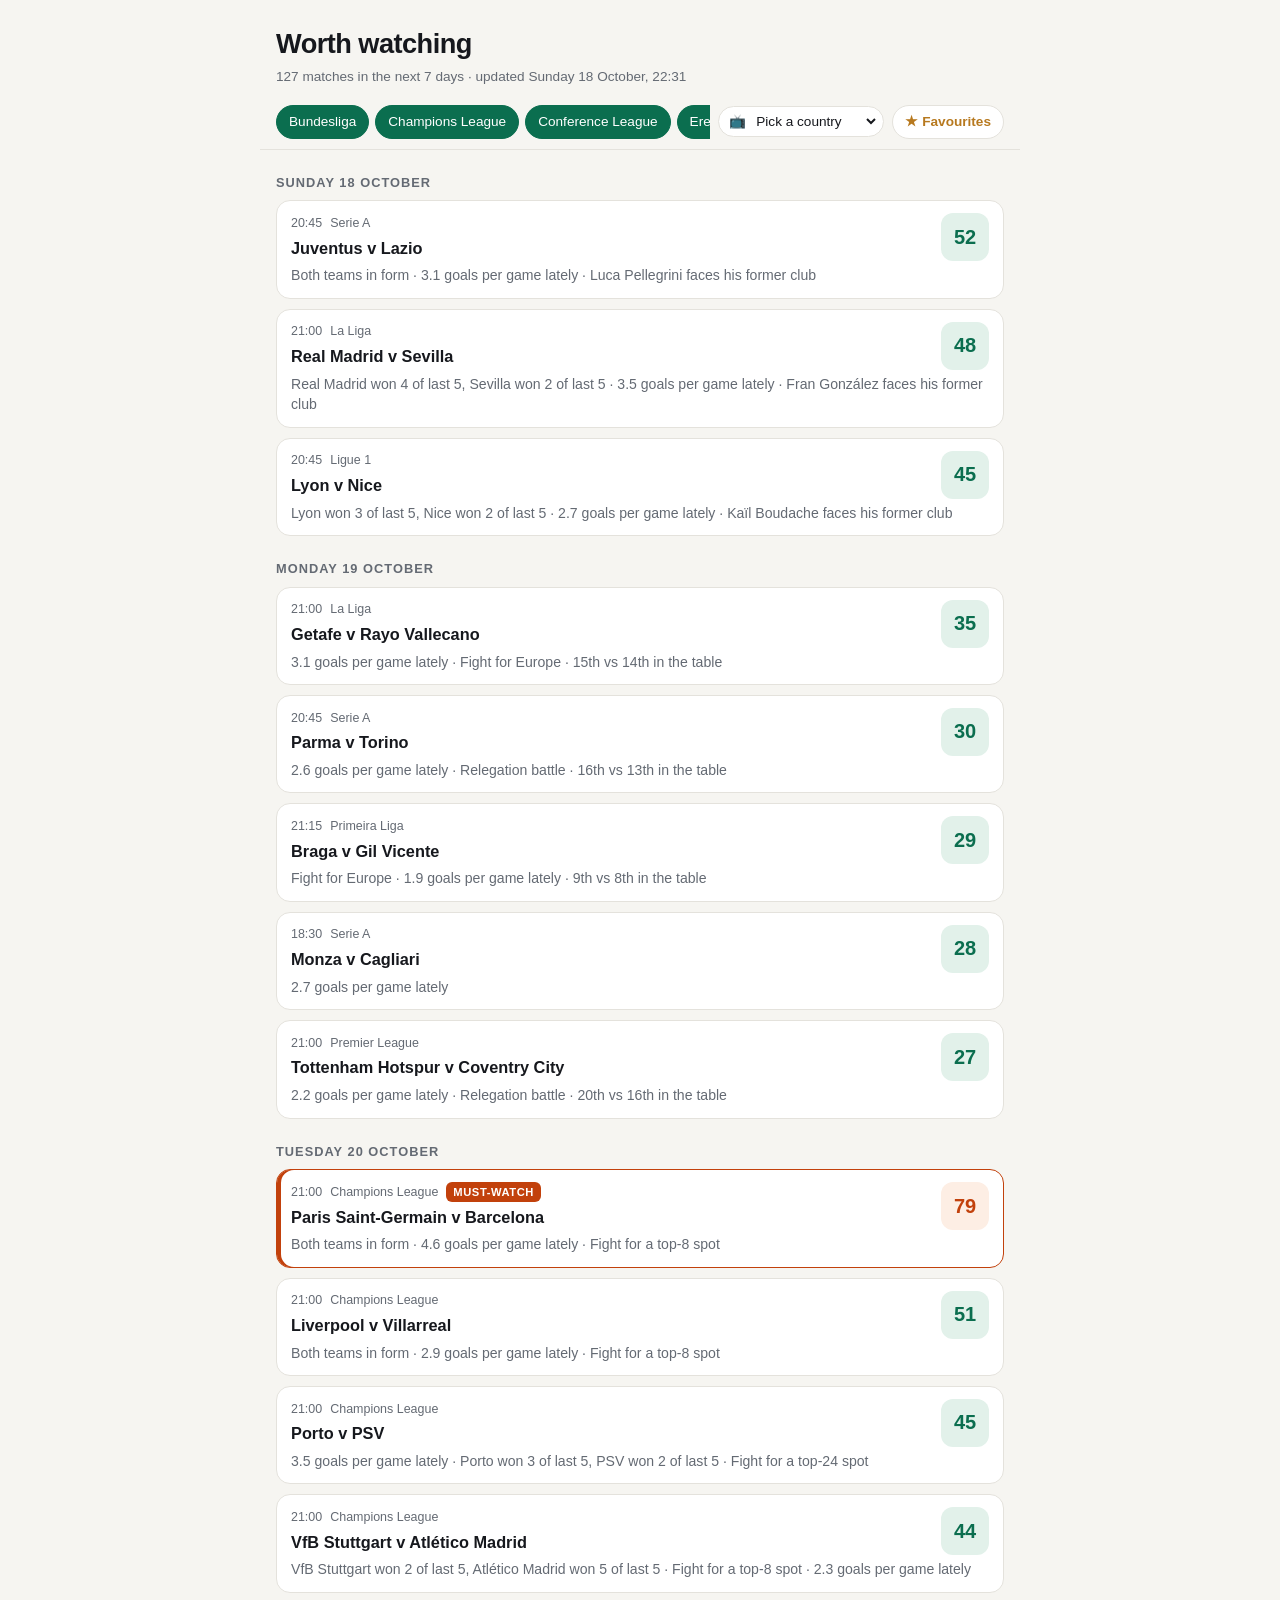
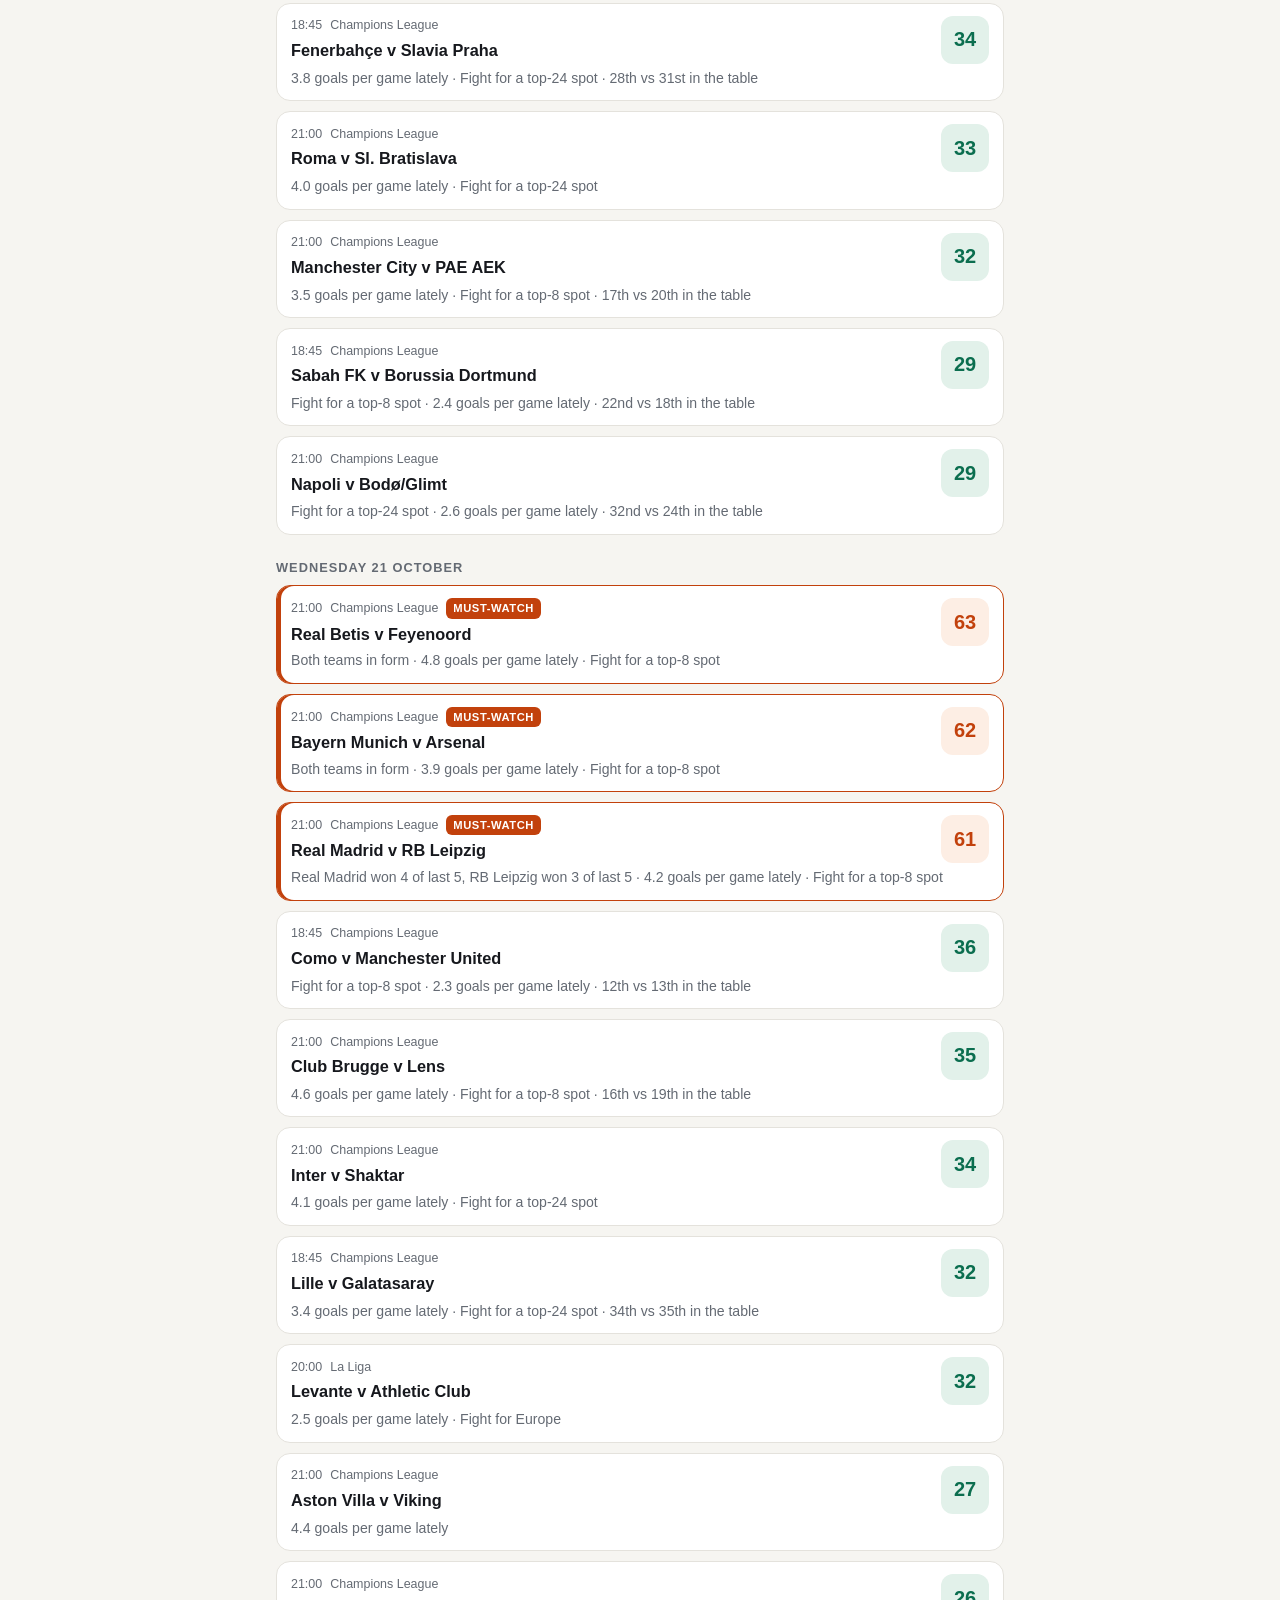
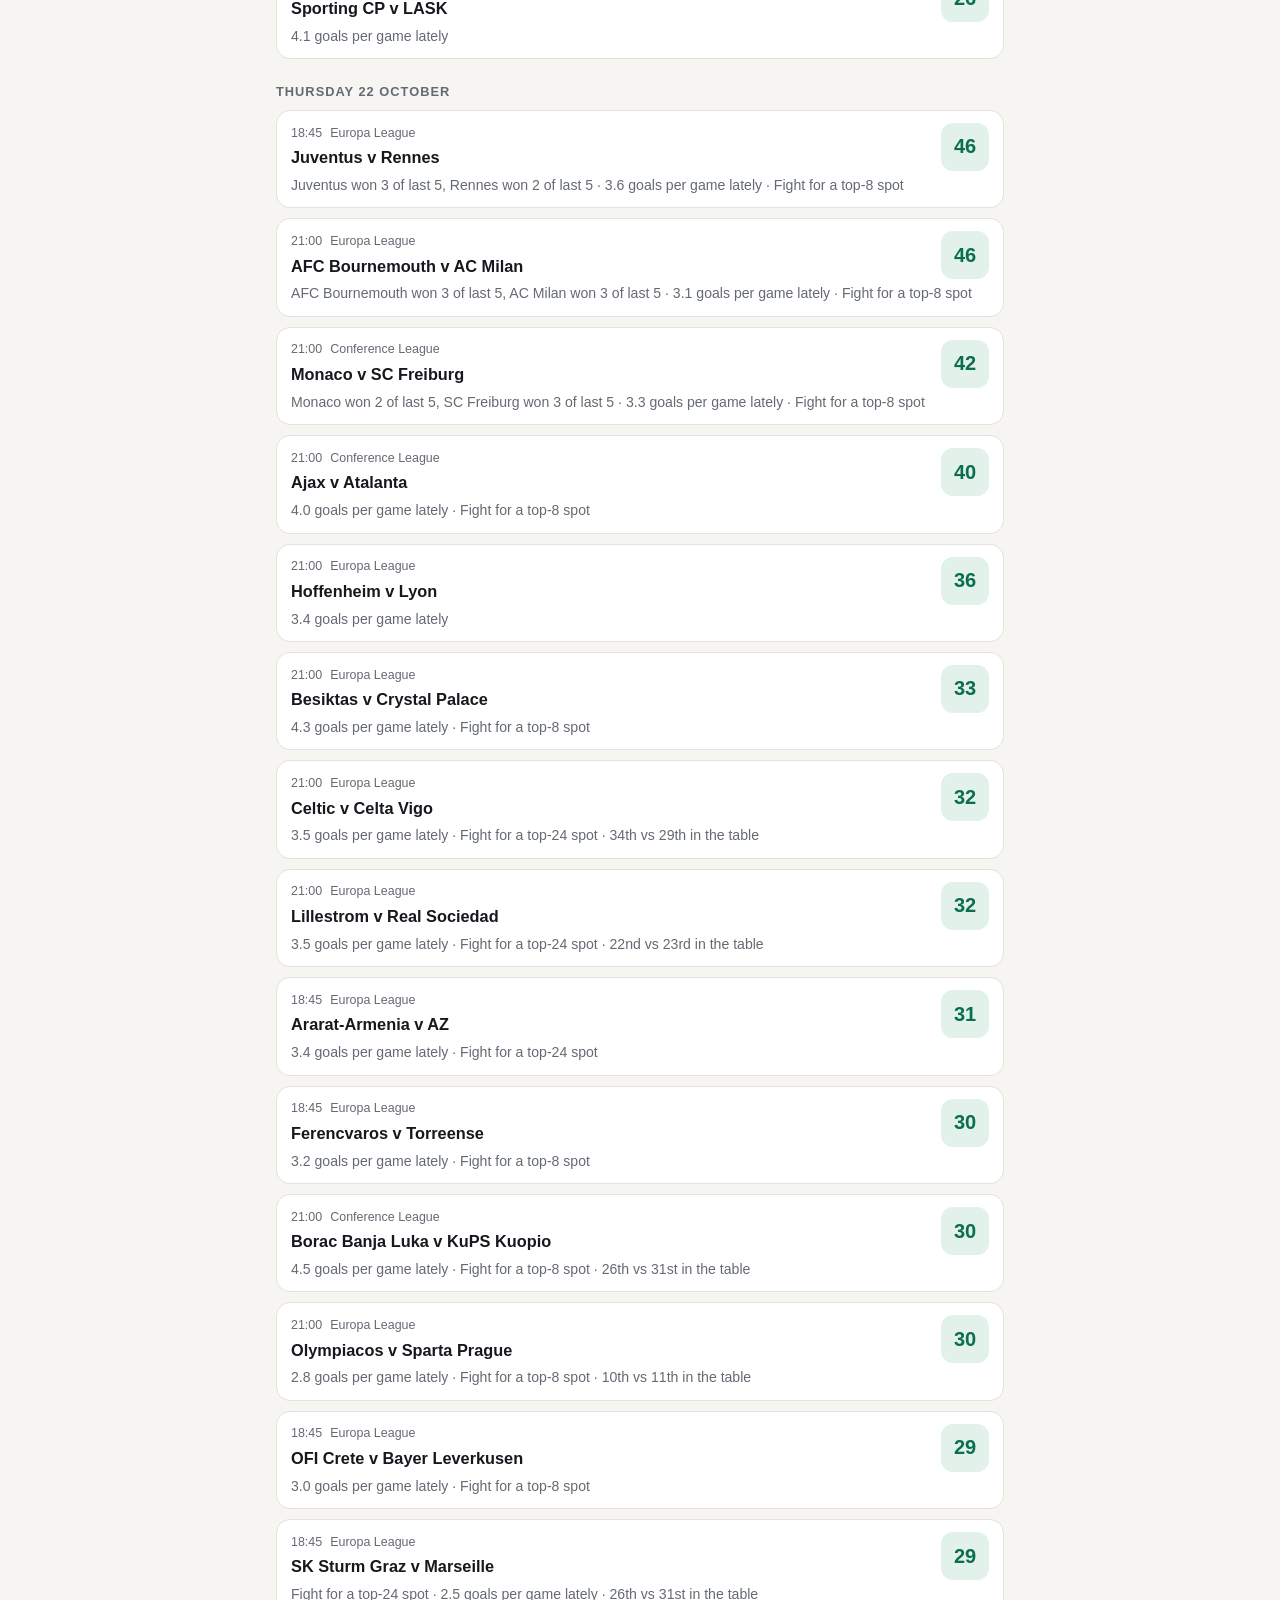
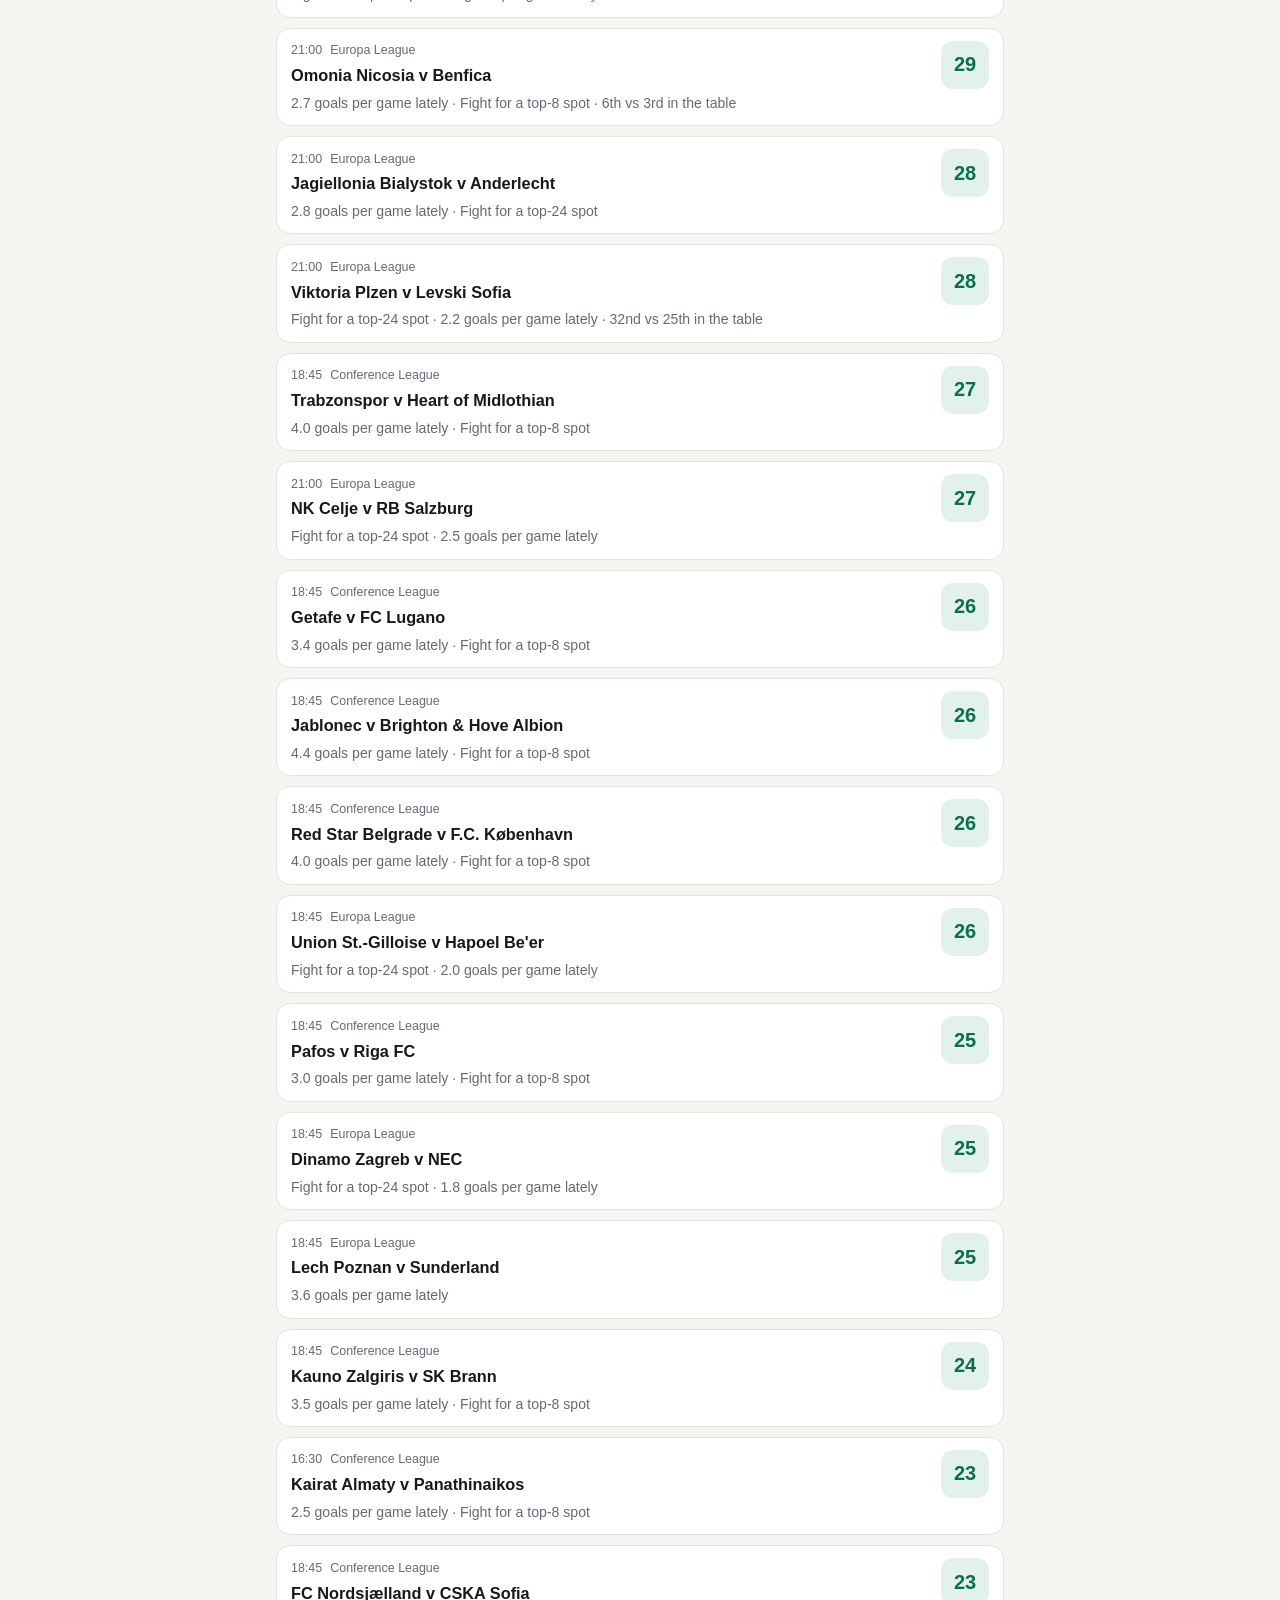
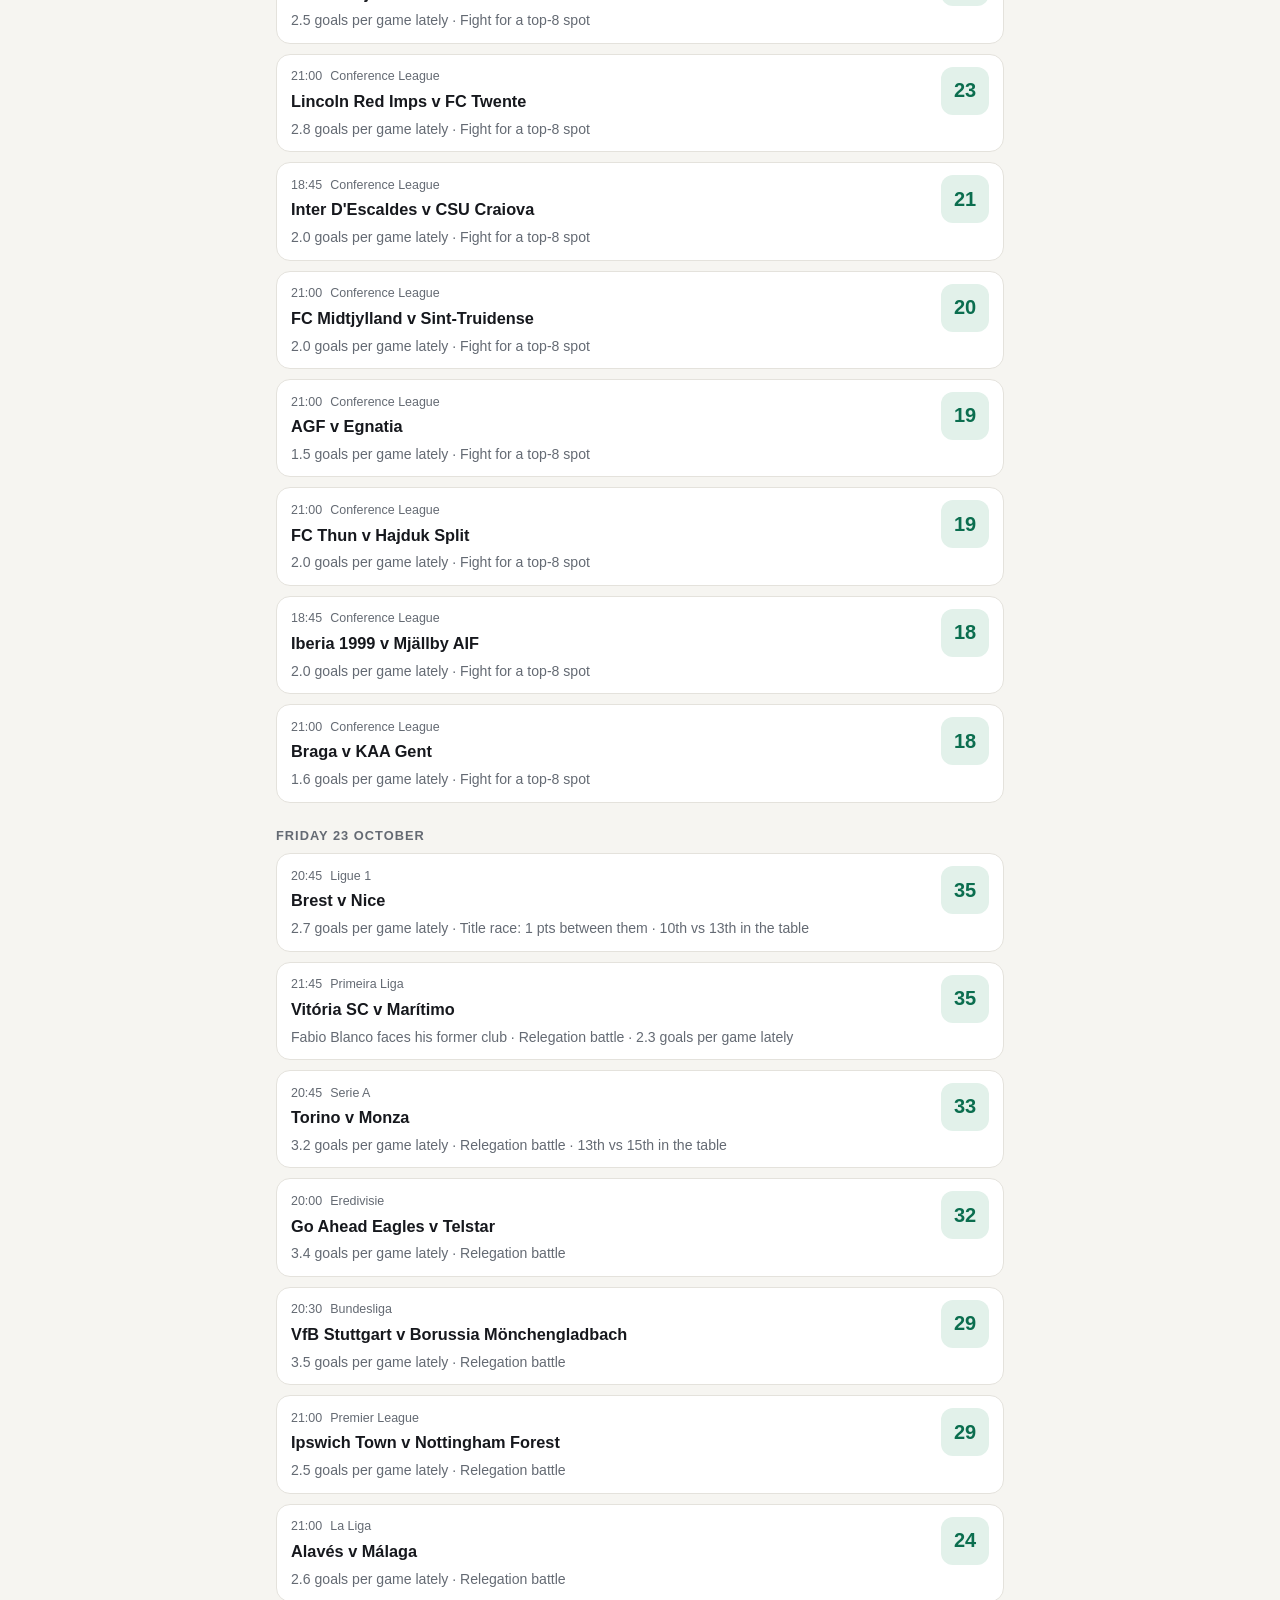
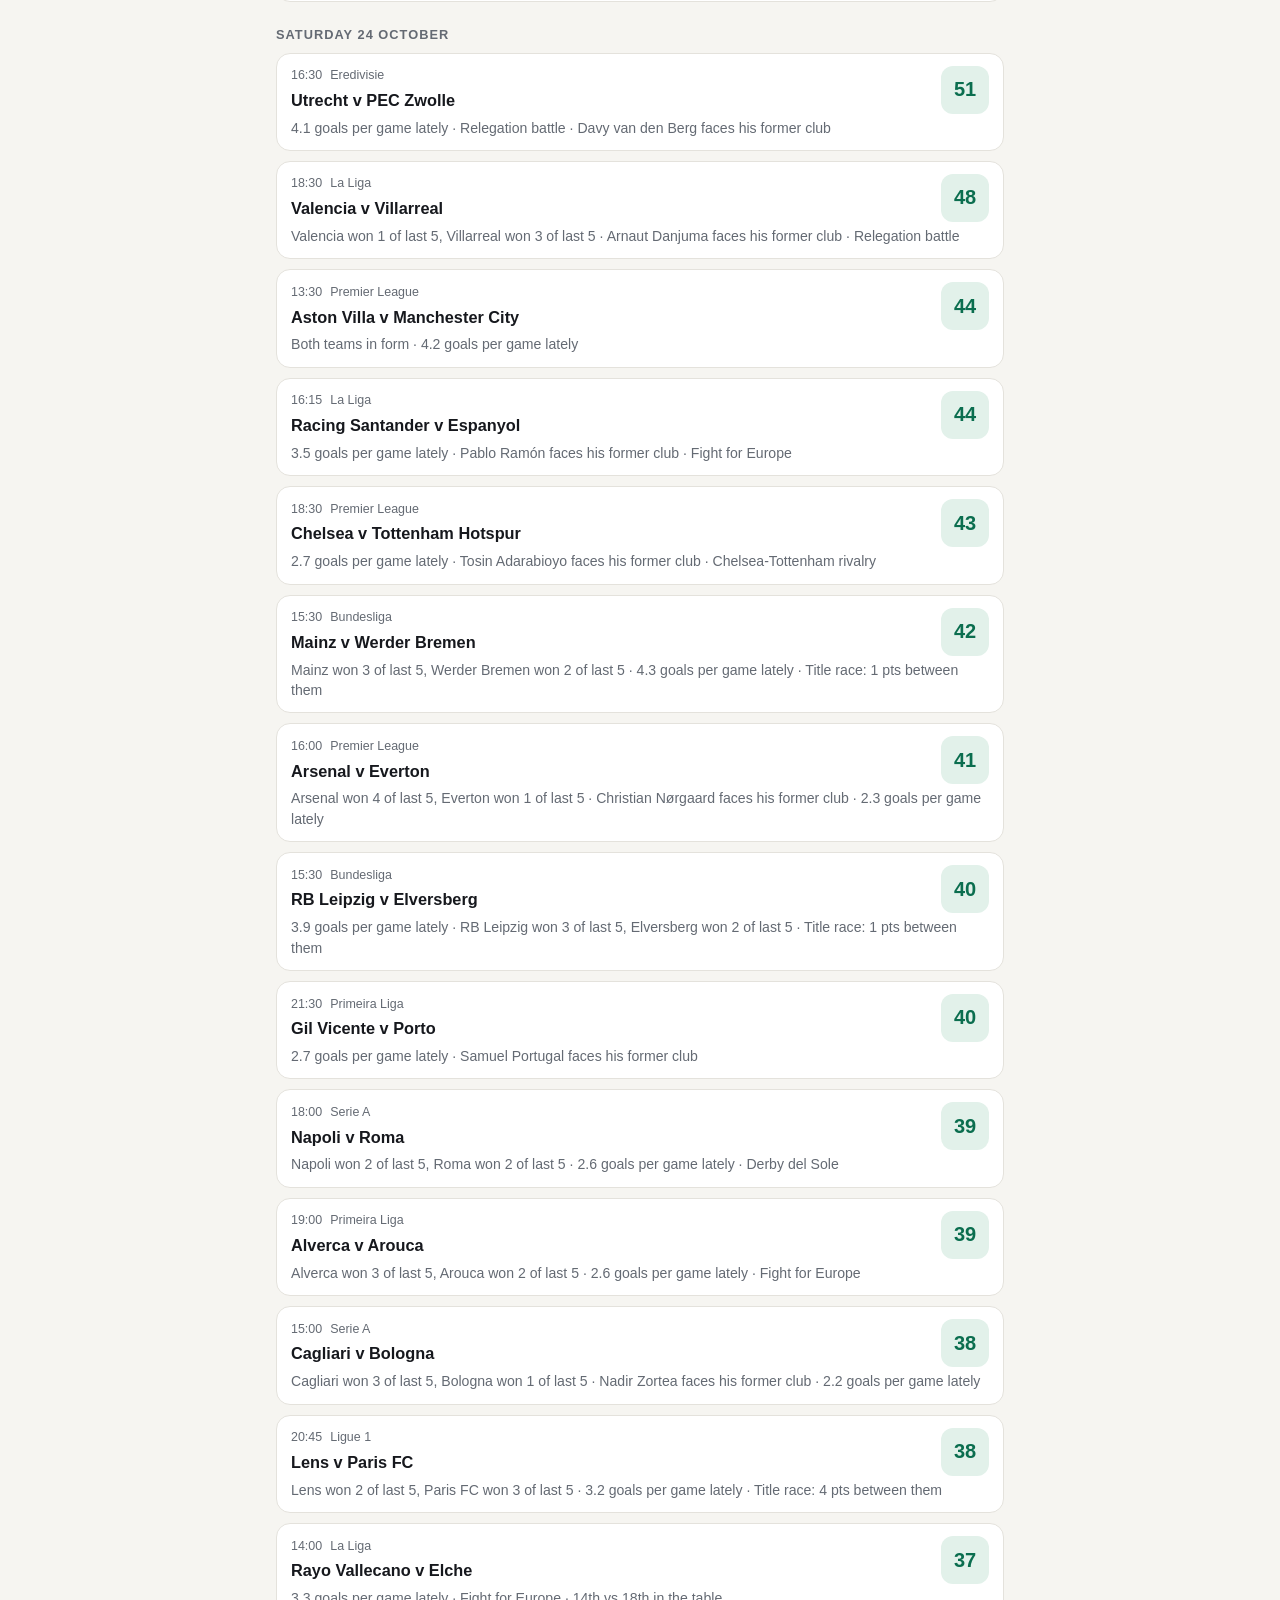
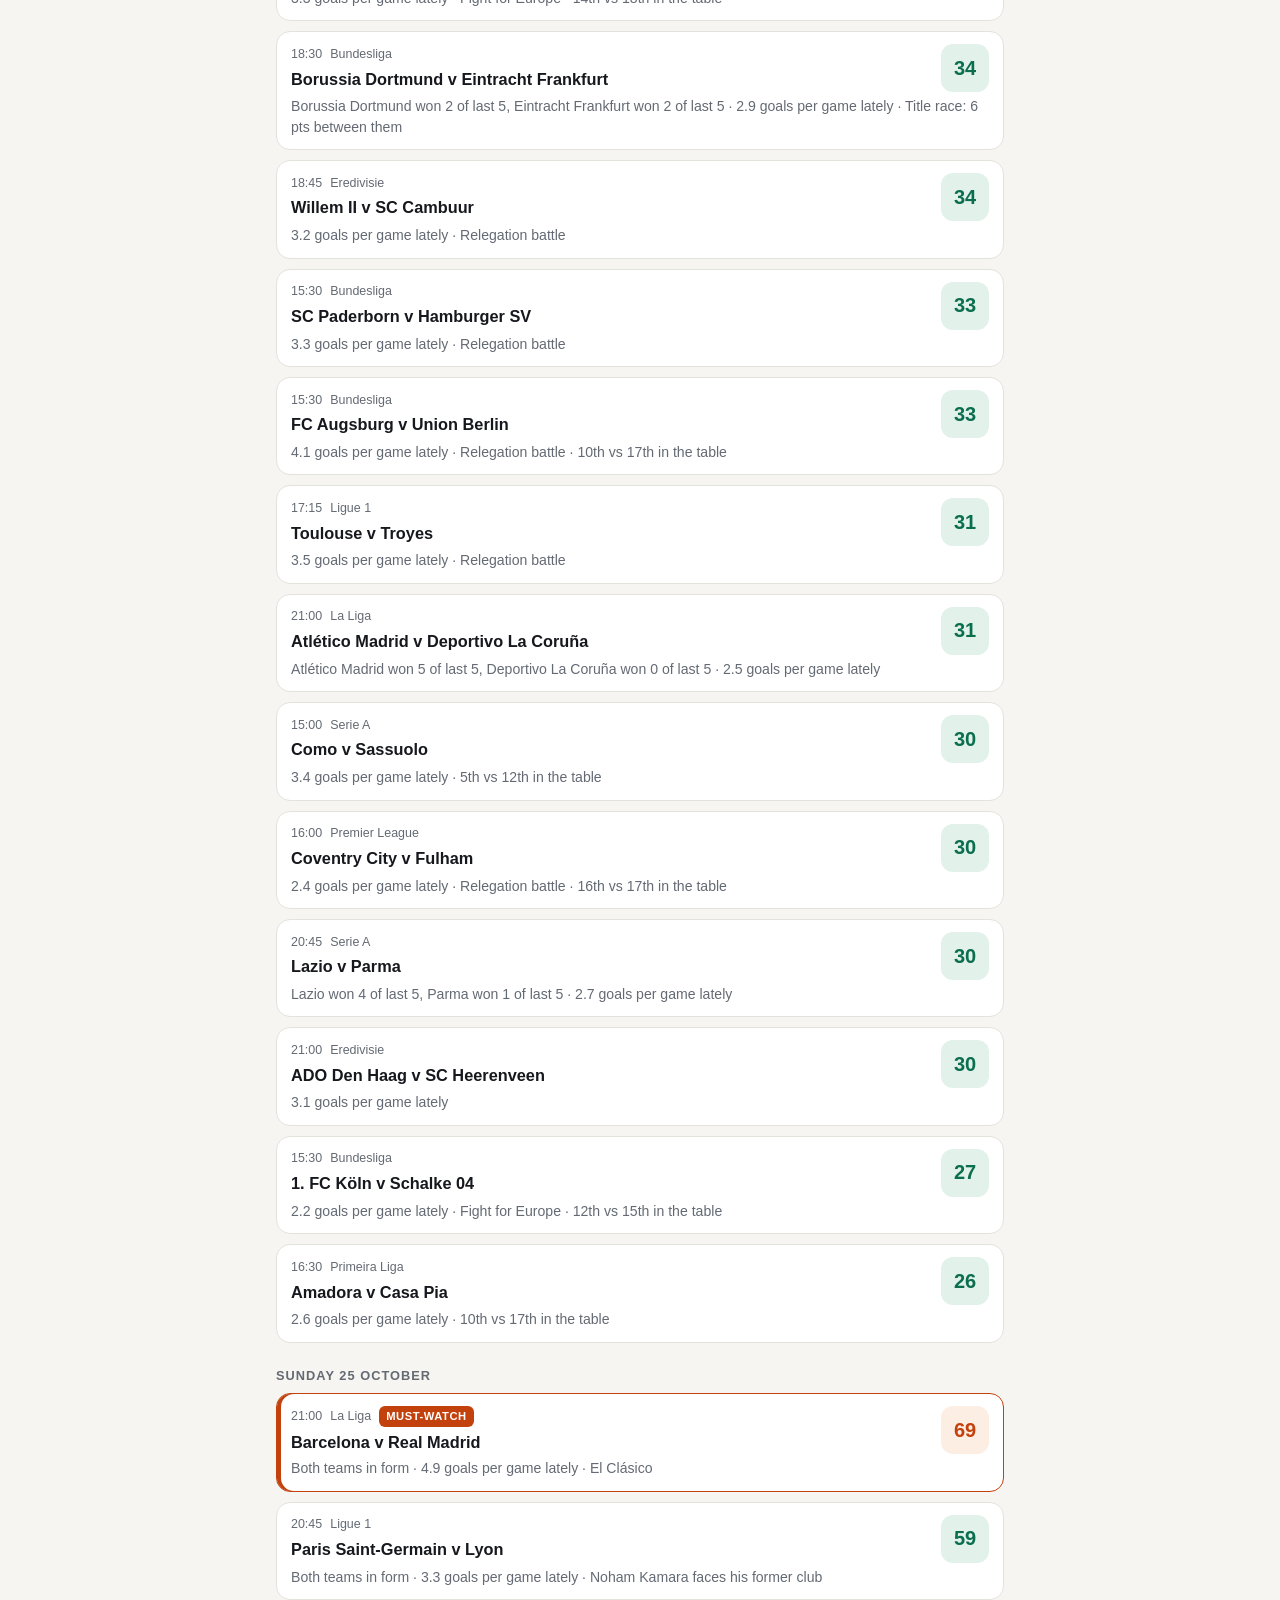
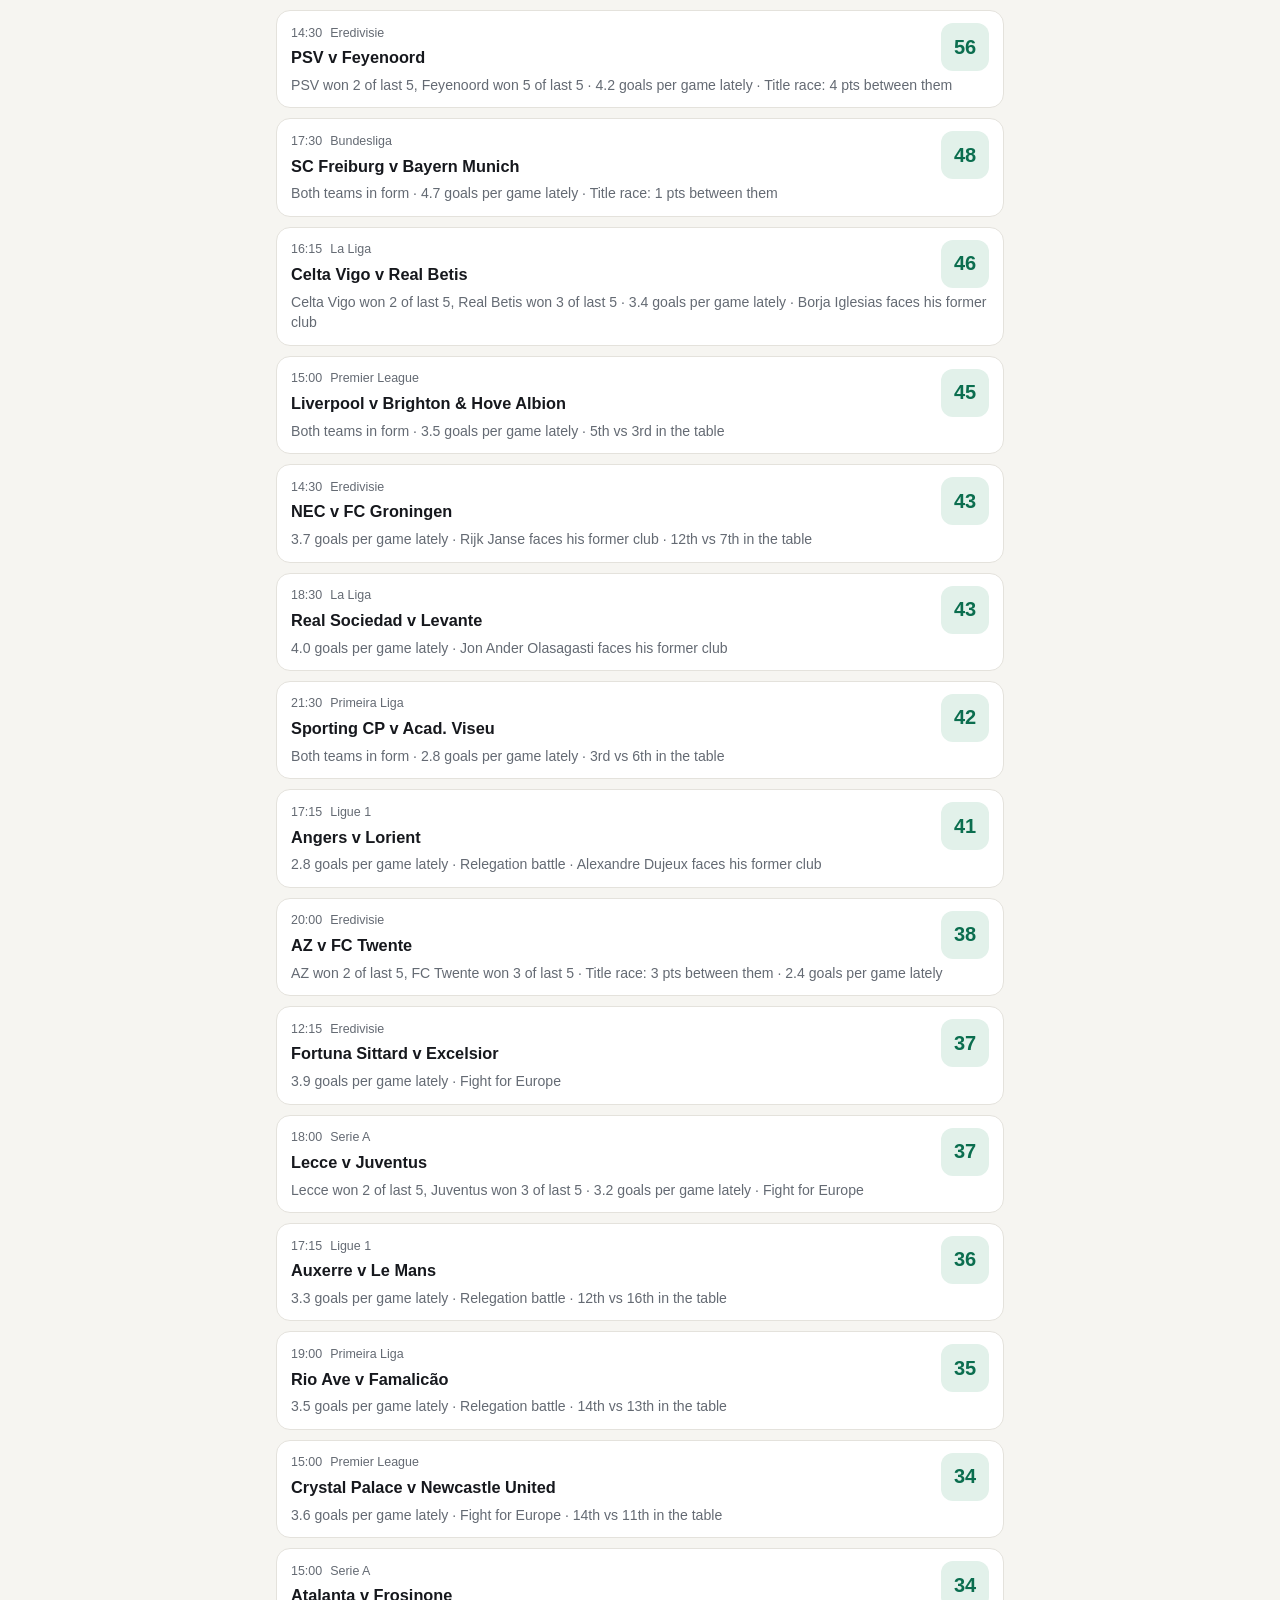
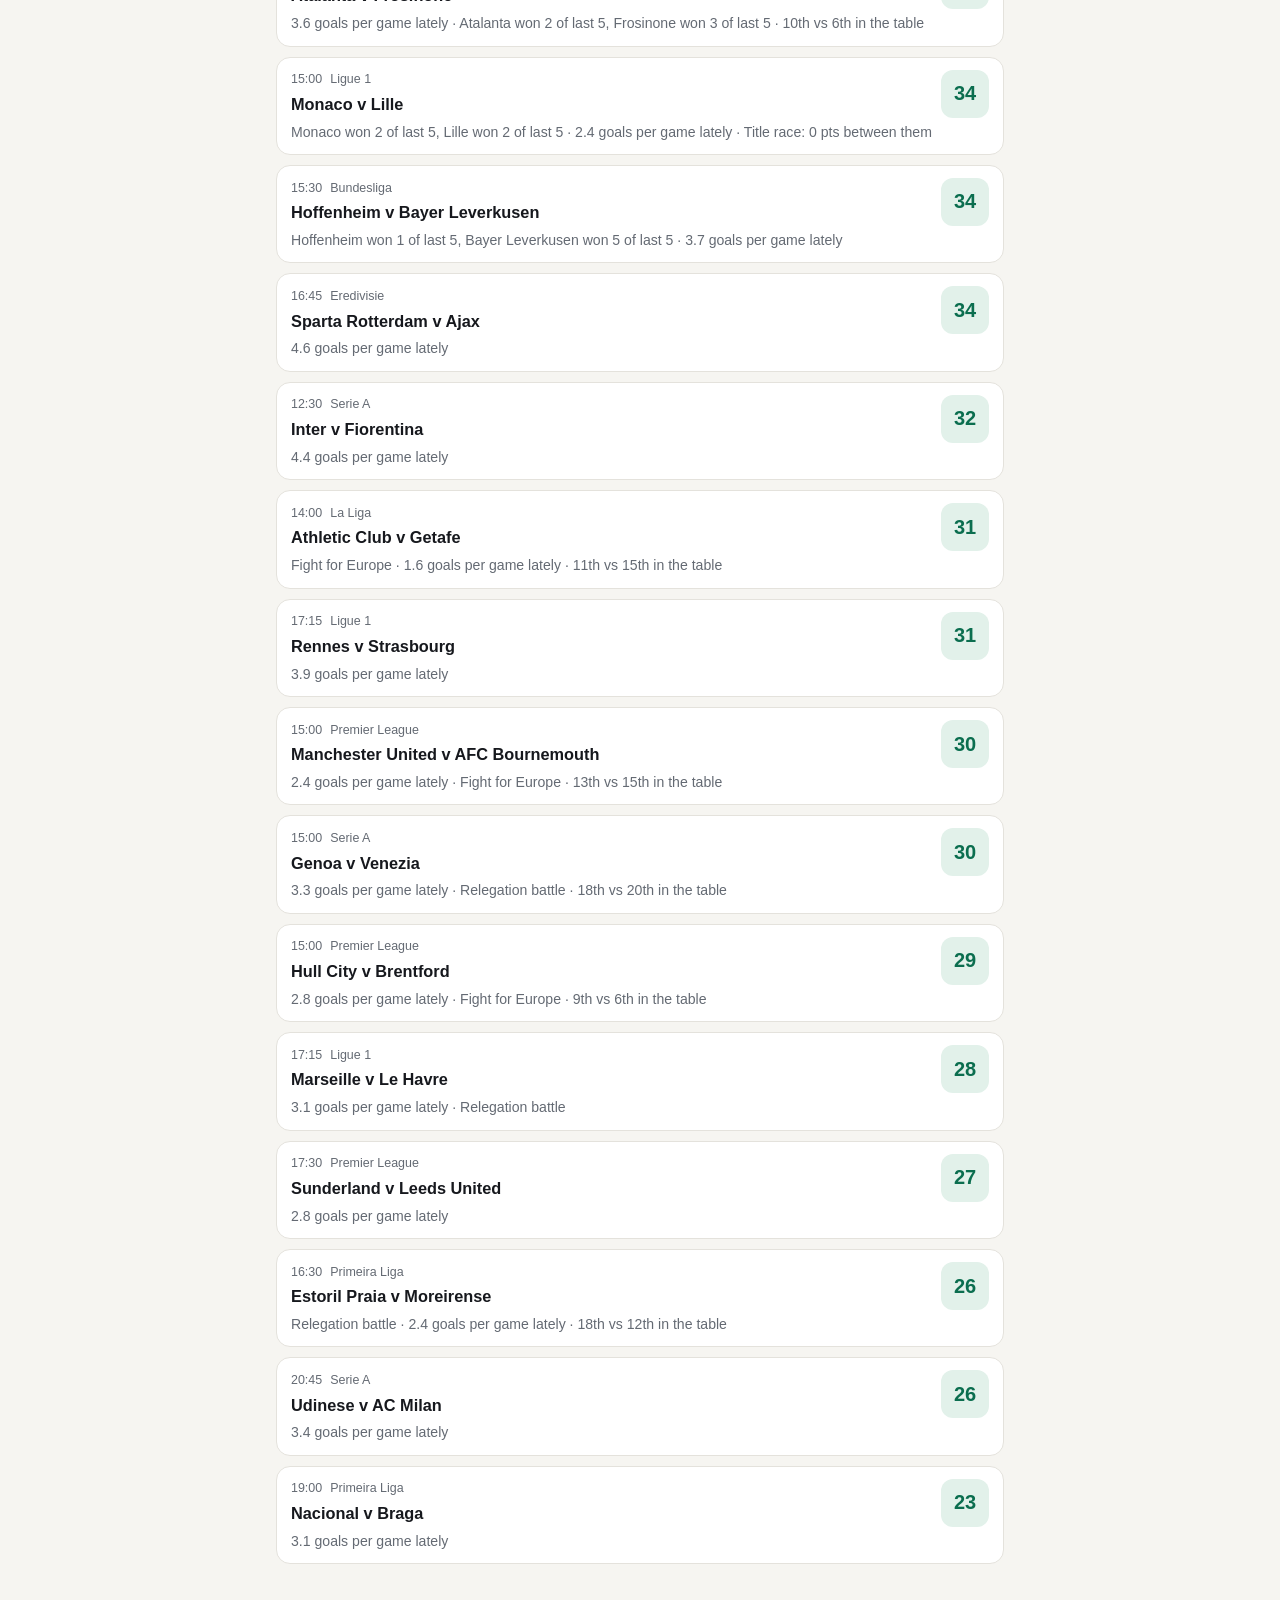
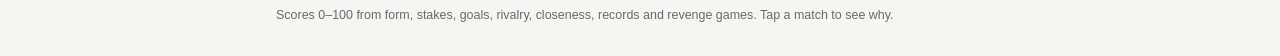
==== site/index.html @ 81329408 "Where to watch: channels per competition and country (Wikipedia tables + researched entries, US per " ====
<!doctype html>
<html lang="en">
<head>
<meta charset="utf-8">
<meta name="viewport" content="width=device-width, initial-scale=1, viewport-fit=cover">
<title>Match Recommender</title>
<meta name="description" content="Which football matches are worth watching this week, and why.">
<link rel="stylesheet" href="style.css">
</head>
<body>
<header class="top">
  <div class="wrap">
    <h1>Worth watching</h1>
    <p class="sub" id="updated">Loading…</p>
  </div>
</header>

<nav class="controls wrap" aria-label="Filters">
  <div class="chips" id="competitions" role="group" aria-label="Competitions"></div>
  <label class="country-pick" title="Where to watch: uses your device's time zone, nothing is sent anywhere">📺
    <select id="country" aria-label="Country for where to watch"></select>
  </label>
  <button class="fav-btn" id="open-favs" type="button">★ Favourites <span id="fav-count"></span></button>
</nav>

<main class="wrap" id="days" aria-live="polite"></main>

<dialog id="favs">
  <form method="dialog" class="fav-panel">
    <div class="fav-head">
      <h2>Favourite teams</h2>
      <button class="close" value="close" aria-label="Close">×</button>
    </div>
    <p class="hint">Their matches get a +<span id="boost"></span> boost. Saved on this device.</p>
    <input type="search" id="fav-search" placeholder="Search teams" autocomplete="off">
    <div class="fav-list" id="fav-list"></div>
  </form>
</dialog>

<footer class="wrap foot">
  Scores 0–100 from form, stakes, goals, rivalry, closeness, records and revenge games.
  Tap a match to see why.
</footer>

<script src="app.js"></script>
</body>
</html>
---- site/style.css ----
:root {
  --bg: #f6f5f1;
  --card: #ffffff;
  --ink: #16181d;
  --muted: #646a73;
  --line: #e4e2dc;
  --accent: #0b6e4f;
  --accent-soft: #e2f1ea;
  --must: #c2410c;
  --must-soft: #fdeee4;
  --fav: #b7791f;
  --bar: #d9d6ce;
  --live: #d92d20;
  color-scheme: light;
}
@media (prefers-color-scheme: dark) {
  :root {
    --bg: #111317;
    --card: #1a1d23;
    --ink: #eceae4;
    --muted: #9aa0a9;
    --line: #2a2e36;
    --accent: #4cc490;
    --accent-soft: #173a2c;
    --must: #fb8a4c;
    --must-soft: #3a2116;
    --fav: #e3b04b;
    --bar: #343841;
    --live: #ff6b5e;
    color-scheme: dark;
  }
}

* { box-sizing: border-box; }
[hidden] { display: none !important; }
body {
  margin: 0;
  background: var(--bg);
  color: var(--ink);
  font: 15px/1.45 -apple-system, BlinkMacSystemFont, "Segoe UI", Roboto, sans-serif;
  padding-bottom: env(safe-area-inset-bottom, 0px);
}
.wrap { max-width: 760px; margin: 0 auto; padding-inline: 16px; }

.top { padding-top: calc(env(safe-area-inset-top, 0px) + 24px); padding-bottom: 8px; }
h1 { margin: 0; font-size: 1.7rem; letter-spacing: -0.02em; }
.sub { margin: 4px 0 0; color: var(--muted); font-size: 0.85rem; }

.controls {
  position: sticky; top: 0; z-index: 2;
  display: flex; gap: 8px; align-items: center;
  padding-block: 10px;
  background: var(--bg);
  border-bottom: 1px solid var(--line);
}
.chips { display: flex; gap: 6px; overflow-x: auto; flex: 1; scrollbar-width: none; }
.chips::-webkit-scrollbar { display: none; }
.chip, .fav-btn {
  flex: none;
  border: 1px solid var(--line);
  background: var(--card);
  color: var(--ink);
  border-radius: 999px;
  padding: 6px 12px;
  font: inherit; font-size: 0.85rem;
  cursor: pointer;
  white-space: nowrap;
}
.chip[aria-pressed="true"] { background: var(--accent); border-color: var(--accent); color: #fff; }
.fav-btn { color: var(--fav); font-weight: 600; }

.day h2 {
  font-size: 0.8rem; text-transform: uppercase; letter-spacing: 0.08em;
  color: var(--muted); margin: 24px 0 8px;
}
.empty { color: var(--muted); padding: 32px 0; text-align: center; }

.card {
  background: var(--card);
  border: 1px solid var(--line);
  border-radius: 14px;
  margin-bottom: 10px;
  overflow: hidden;
}
.card.must { border-color: var(--must); box-shadow: inset 4px 0 0 var(--must); }
.card > button {
  all: unset; box-sizing: border-box; width: 100%;
  display: grid; grid-template-columns: 1fr auto; gap: 4px 12px;
  padding: 12px 14px; cursor: pointer;
}
.card > button:focus-visible { outline: 2px solid var(--accent); outline-offset: -2px; border-radius: 14px; }
.meta { font-size: 0.78rem; color: var(--muted); display: flex; gap: 8px; flex-wrap: wrap; align-items: center; }
.teams { font-weight: 650; font-size: 1.02rem; grid-column: 1; }
.teams .fav { color: var(--fav); }
.story { grid-column: 1 / -1; color: var(--muted); font-size: 0.88rem; }
.score {
  grid-row: 1 / span 2; grid-column: 2;
  align-self: center;
  min-width: 48px; height: 48px; border-radius: 12px;
  display: grid; place-items: center;
  font-weight: 750; font-size: 1.25rem; font-variant-numeric: tabular-nums;
  background: var(--accent-soft); color: var(--accent);
}
.must .score { background: var(--must-soft); color: var(--must); }
.badge {
  font-size: 0.7rem; font-weight: 700; text-transform: uppercase; letter-spacing: 0.05em;
  padding: 2px 7px; border-radius: 6px;
  background: var(--must); color: #fff;
}

.breakdown { padding: 0 14px 14px; border-top: 1px dashed var(--line); }
.row { display: grid; grid-template-columns: 7.5em 1fr 3.2em; gap: 10px; align-items: center; margin-top: 10px; font-size: 0.85rem; }
.row .name { color: var(--muted); }
.row .pts { text-align: right; font-variant-numeric: tabular-nums; }
.track { height: 8px; background: var(--bar); border-radius: 4px; overflow: hidden; }
.fill { height: 100%; background: var(--accent); border-radius: 4px; }
.row .why { grid-column: 2 / -1; font-size: 0.78rem; color: var(--muted); margin-top: -4px; }
.extras { margin-top: 12px; font-size: 0.8rem; color: var(--muted); }

dialog {
  border: none; border-radius: 16px; padding: 0;
  width: min(440px, calc(100vw - 32px)); max-height: min(640px, 85vh);
  background: var(--card); color: var(--ink);
}
dialog::backdrop { background: rgb(0 0 0 / 0.4); }
.fav-panel { display: flex; flex-direction: column; padding: 16px; gap: 10px; max-height: inherit; }
.fav-head { display: flex; justify-content: space-between; align-items: center; }
.fav-head h2 { margin: 0; font-size: 1.1rem; }
.close { all: unset; cursor: pointer; font-size: 1.5rem; line-height: 1; padding: 4px 8px; color: var(--muted); }
.hint { margin: 0; color: var(--muted); font-size: 0.82rem; }
#fav-search {
  font: inherit; padding: 8px 10px; border-radius: 10px;
  border: 1px solid var(--line); background: var(--bg); color: var(--ink);
}
.fav-list { overflow-y: auto; display: flex; flex-direction: column; }
.fav-list label { display: flex; gap: 10px; align-items: center; padding: 7px 2px; border-bottom: 1px solid var(--line); cursor: pointer; }
.fav-list input { accent-color: var(--fav); width: 18px; height: 18px; }

.foot { color: var(--muted); font-size: 0.78rem; padding-block: 32px; }

/* Live scores */
.live {
  grid-column: 1; display: flex; gap: 10px; align-items: center;
  font-size: 0.85rem; font-variant-numeric: tabular-nums;
}
.live-tag {
  font-size: 0.7rem; font-weight: 700; letter-spacing: 0.04em;
  padding: 2px 7px; border-radius: 6px;
  background: var(--bar); color: var(--ink);
}
.live.on .live-tag { background: var(--live); color: #fff; animation: pulse 2s ease-in-out infinite; }
.live-score { font-weight: 750; font-size: 1rem; }
@keyframes pulse { 50% { opacity: 0.6; } }
@media (prefers-reduced-motion: reduce) { .live.on .live-tag { animation: none; } }

.centre { padding: 12px 14px 4px; border-top: 1px dashed var(--line); }
.events { list-style: none; margin: 0 0 10px; padding: 0; font-size: 0.86rem; }
.events li { display: flex; gap: 8px; padding: 3px 0; }
.events li.away { flex-direction: row-reverse; text-align: right; }
.events .min { color: var(--muted); min-width: 3.2em; font-variant-numeric: tabular-nums; }
.stats { width: 100%; border-collapse: collapse; font-size: 0.84rem; font-variant-numeric: tabular-nums; }
.stats th, .stats td { padding: 4px 6px; border-bottom: 1px solid var(--line); }
.stats thead th { font-size: 0.75rem; color: var(--muted); font-weight: 600; }
.stats thead th:first-child, .stats td:first-child { text-align: left; }
.stats thead th:last-child, .stats td:last-child { text-align: right; }
.stats tbody th { font-weight: 500; color: var(--muted); text-align: center; }
.quiet { color: var(--muted); font-size: 0.78rem; margin: 6px 0; }

/* Where to watch */
.watch { grid-column: 1 / -1; font-size: 0.8rem; color: var(--muted); }
.watch-detail { margin: 0; padding: 10px 14px 0; font-size: 0.85rem; }
.watch-detail a { color: var(--accent); }
.country-pick {
  flex: none; display: flex; align-items: center; gap: 4px;
  border: 1px solid var(--line); background: var(--card); border-radius: 999px;
  padding: 2px 4px 2px 10px; font-size: 0.85rem;
}
.country-pick select {
  border: none; background: transparent; color: var(--ink); font: inherit;
  max-width: 9.5em; padding: 4px 2px; cursor: pointer;
}
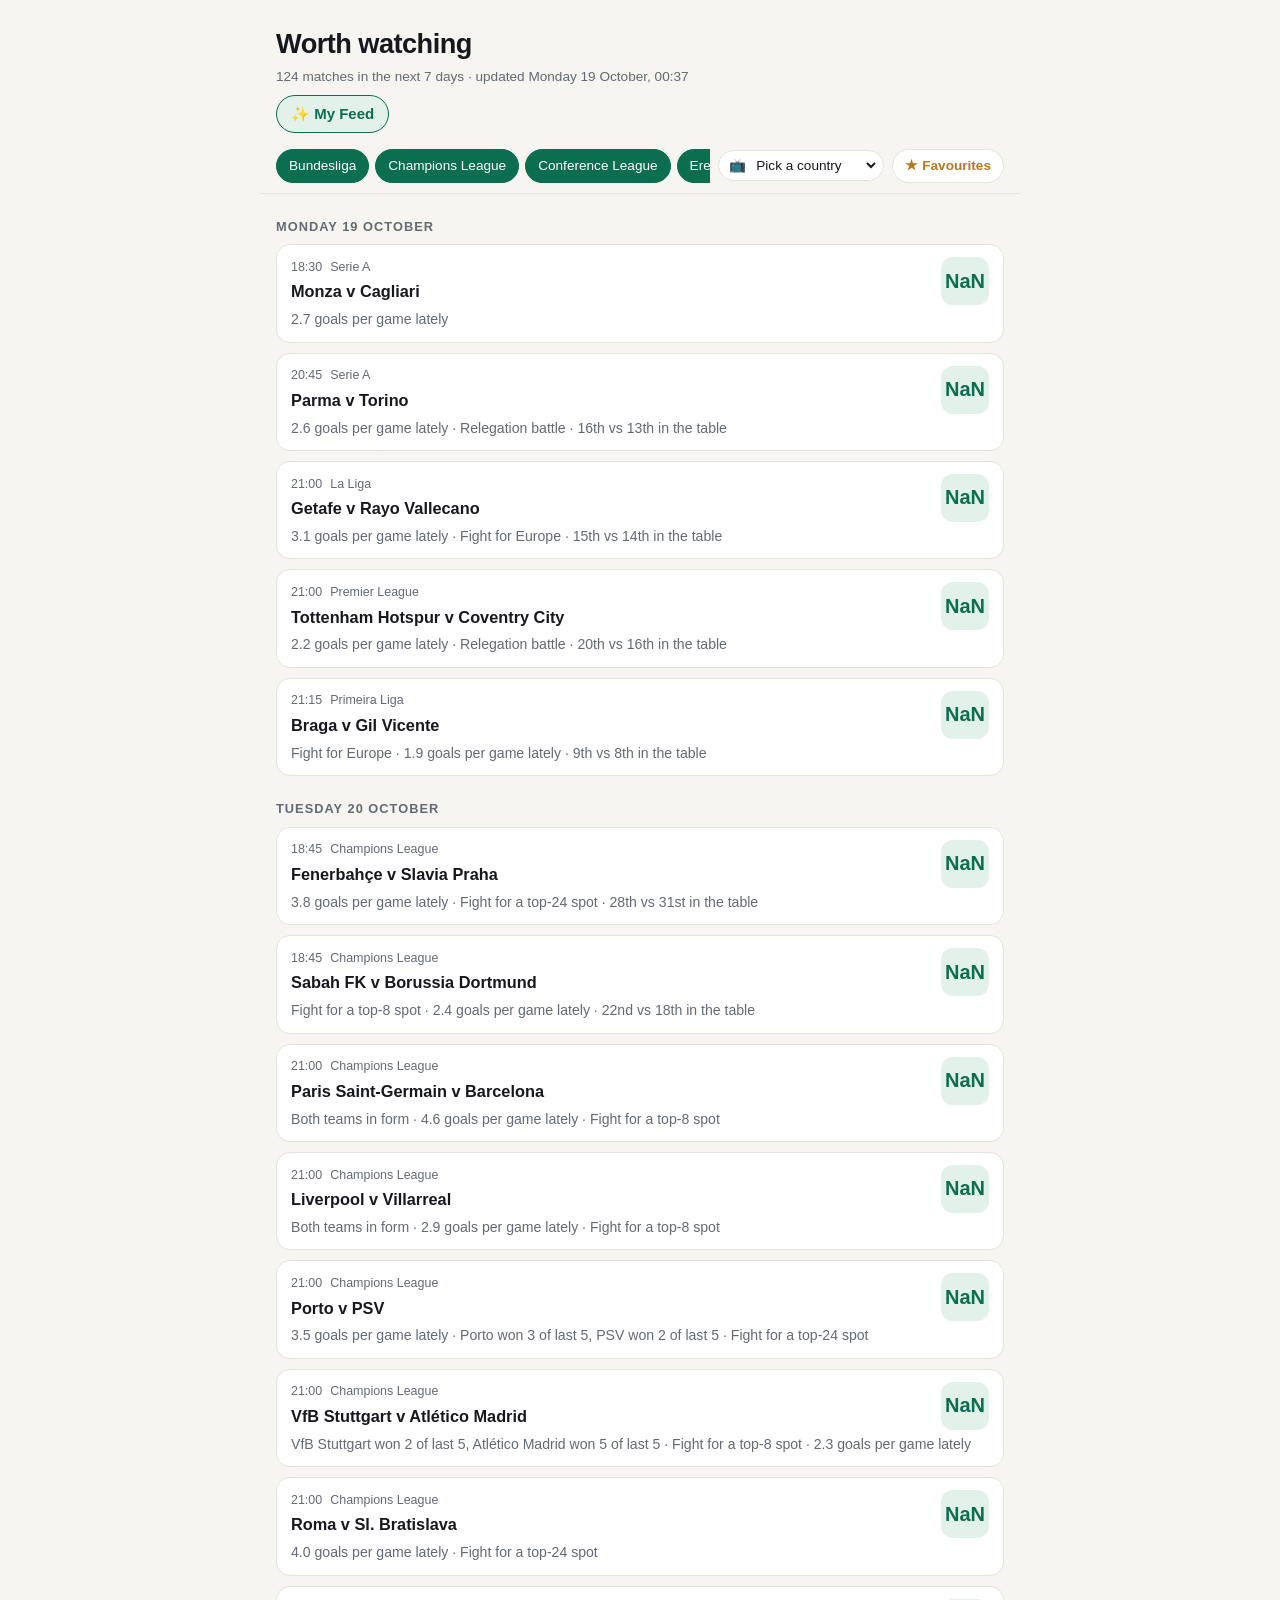
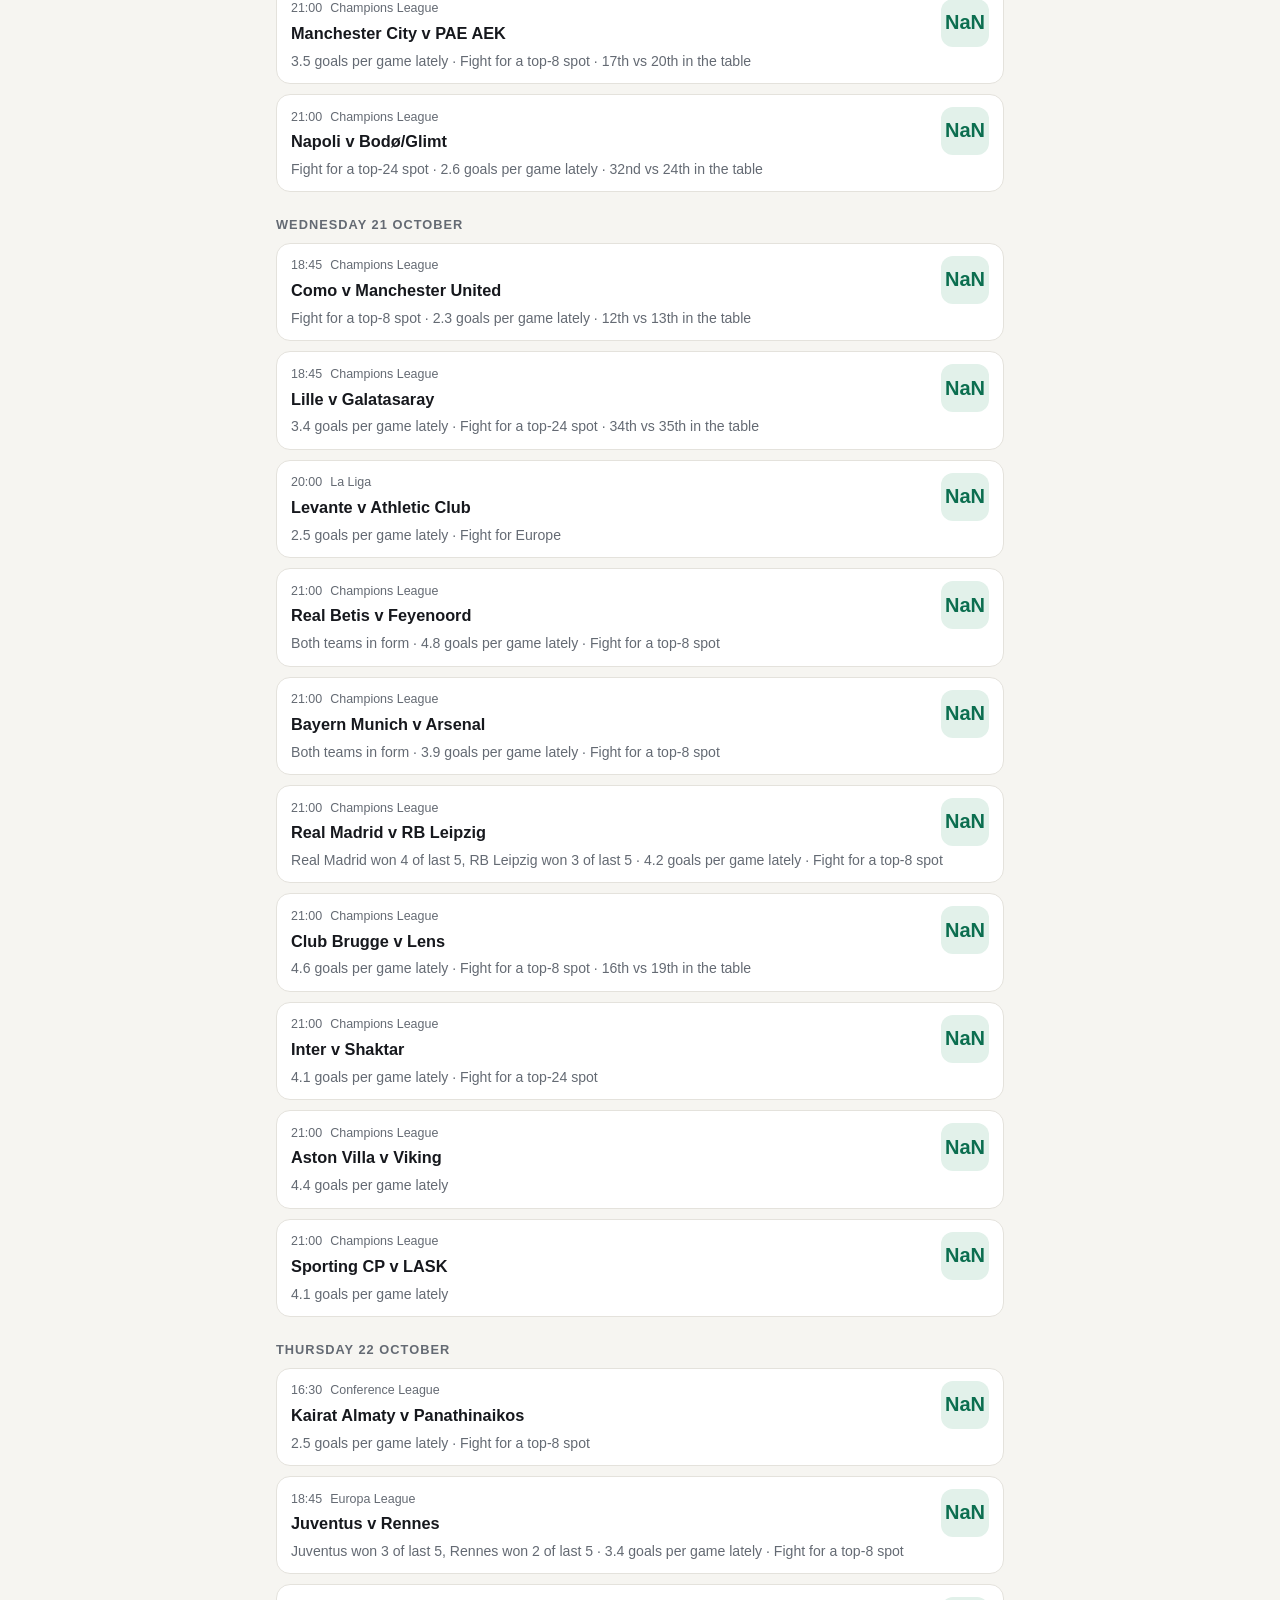
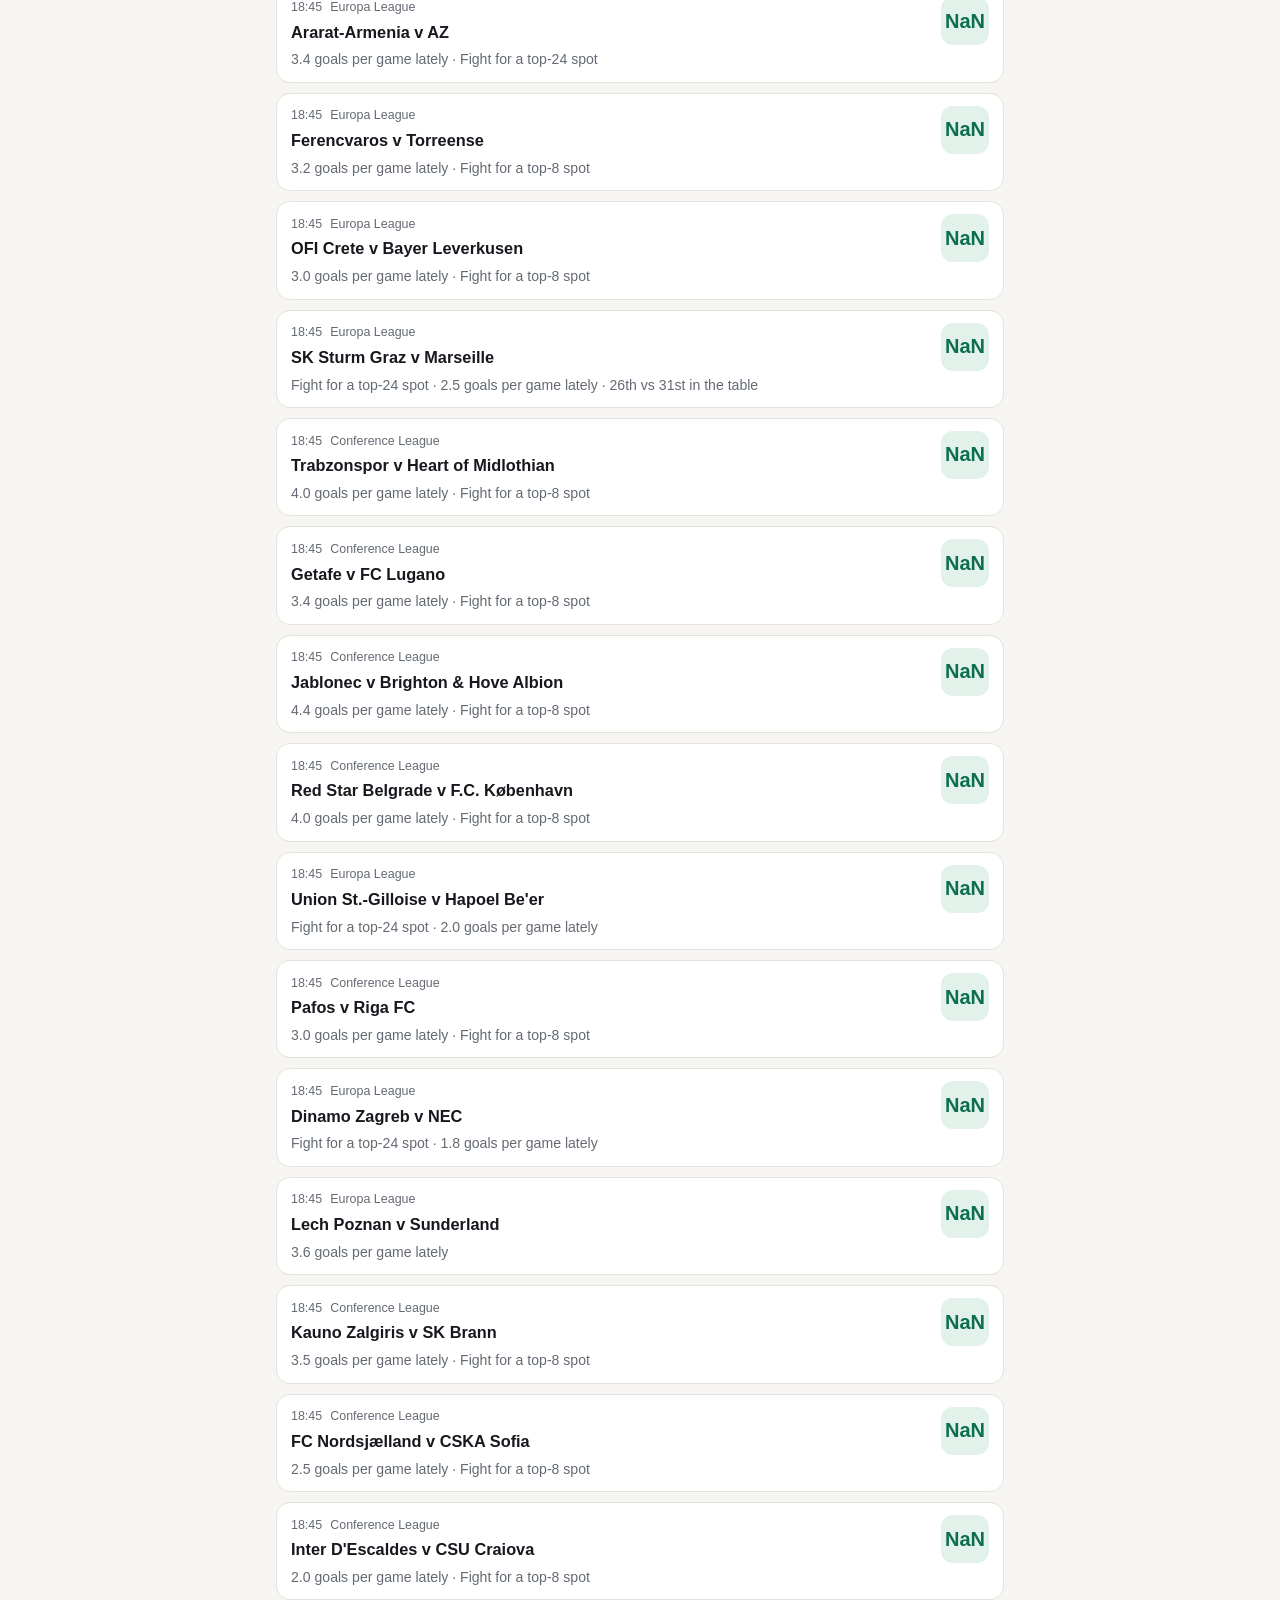
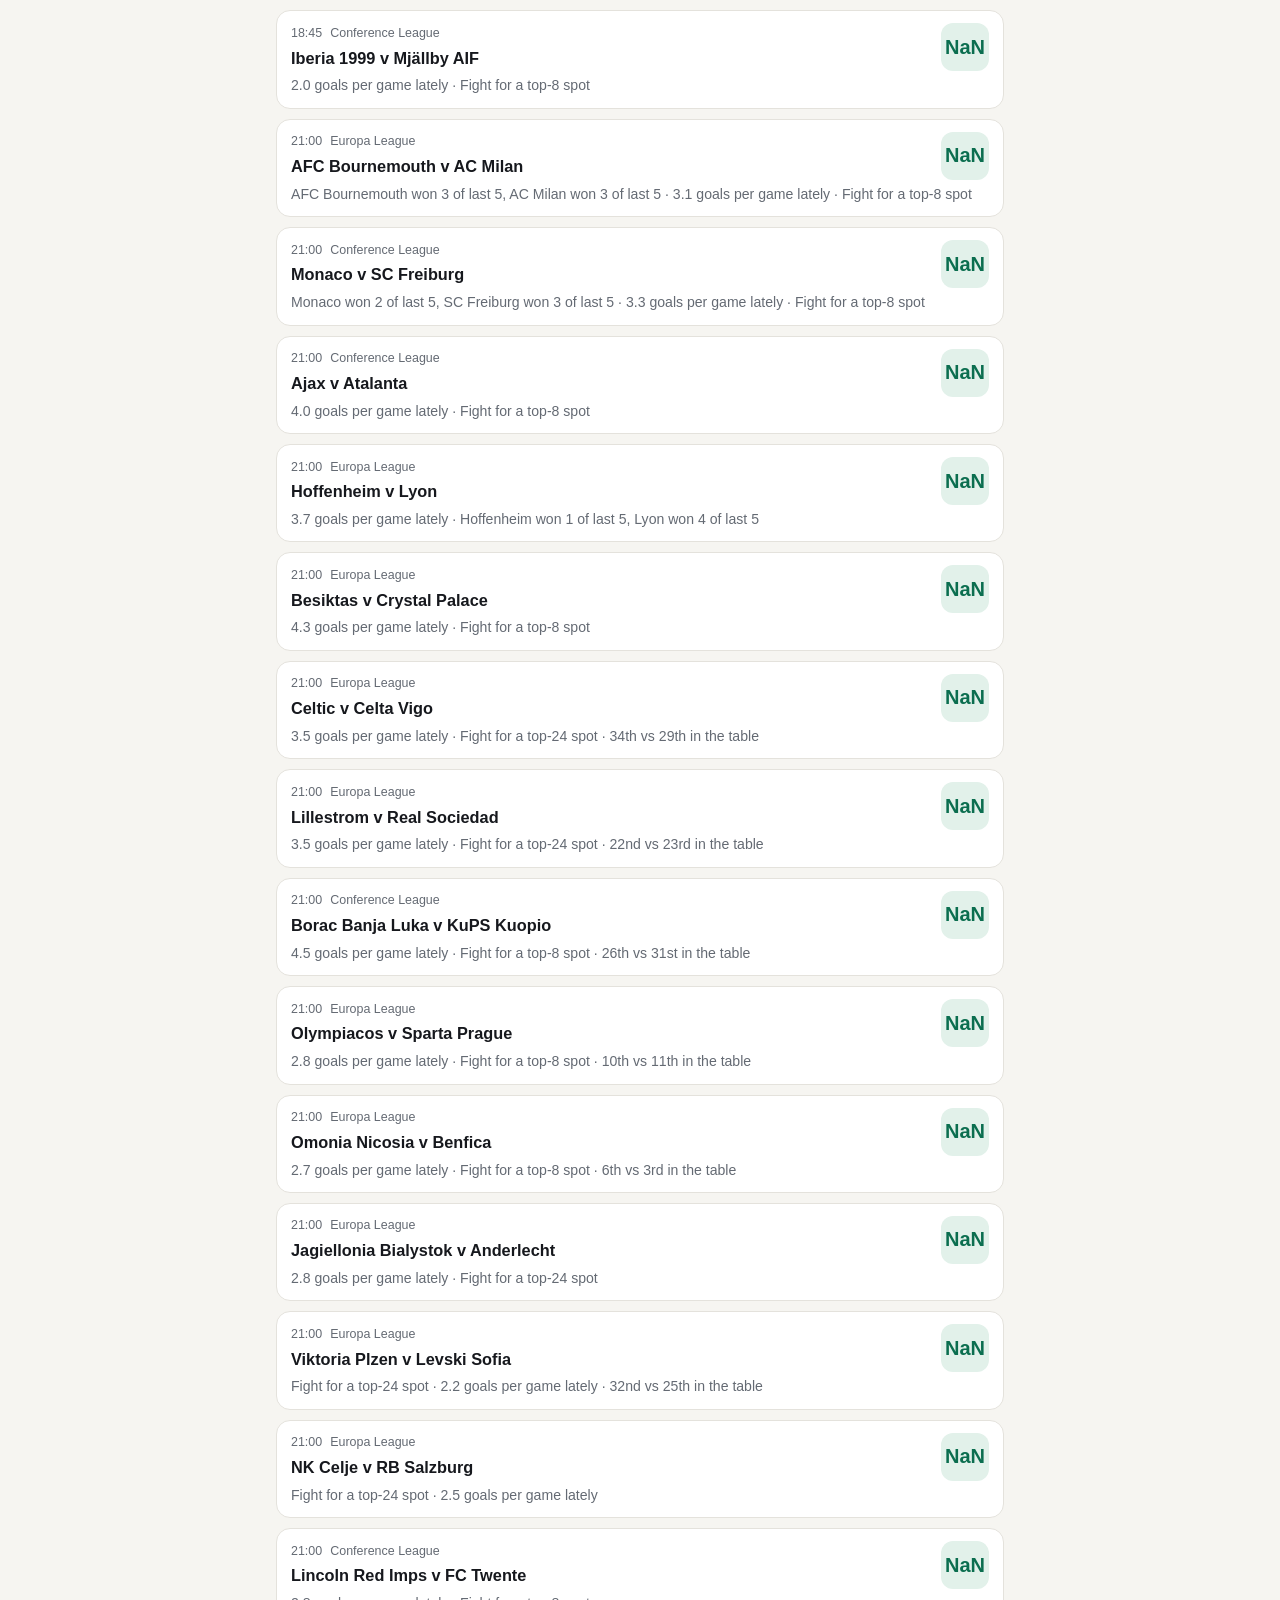
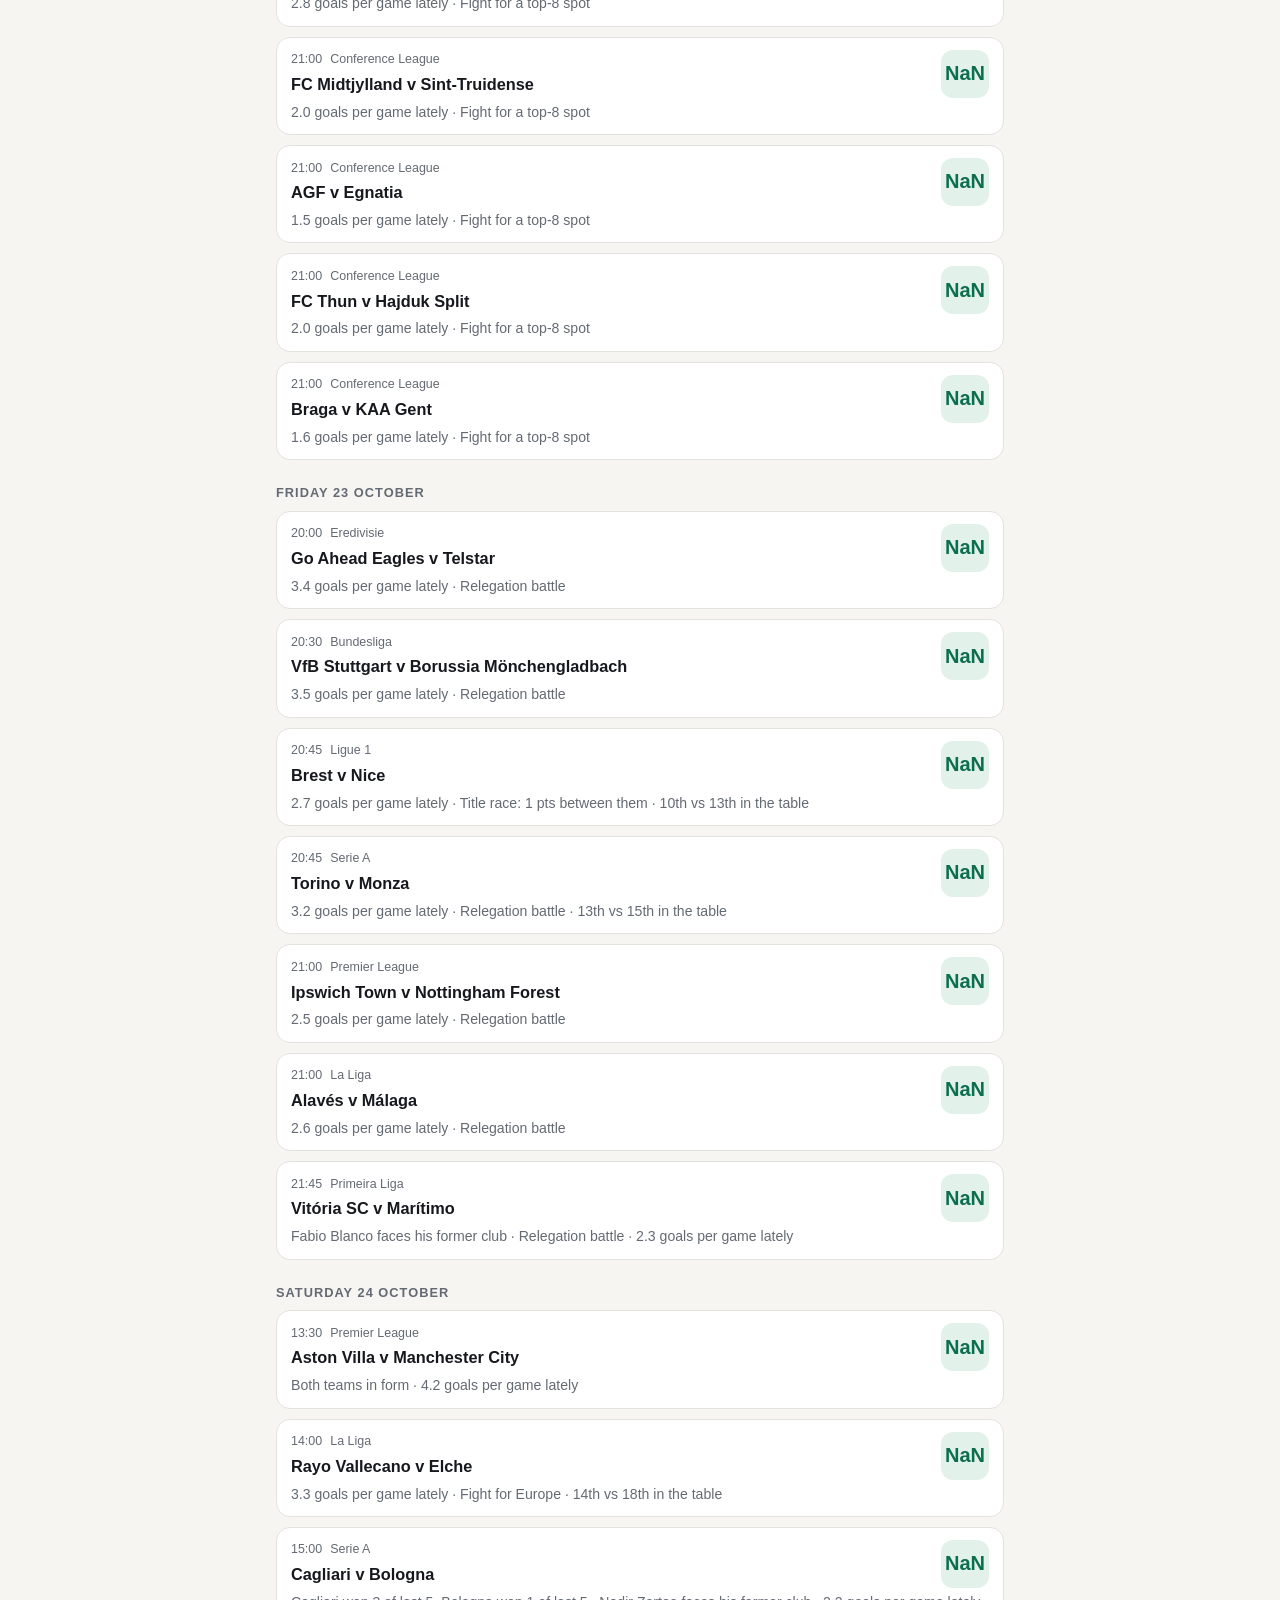
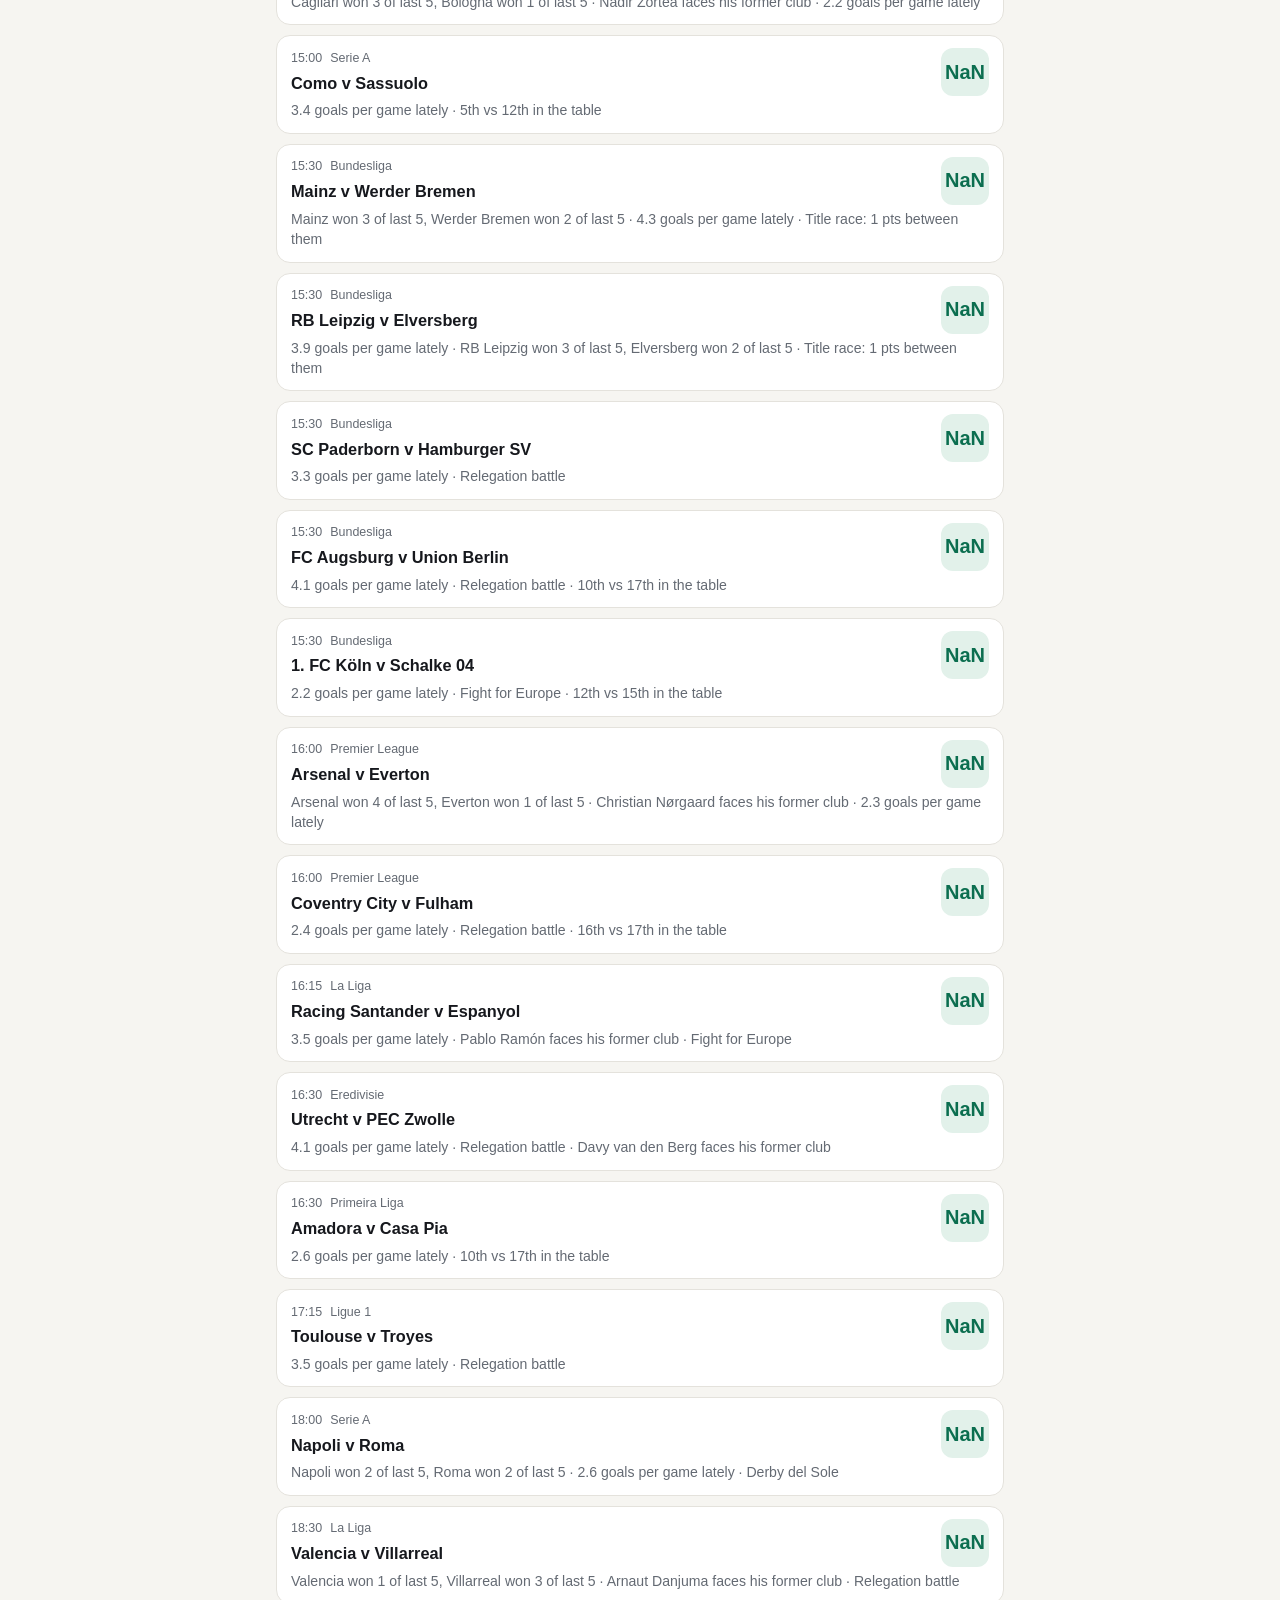
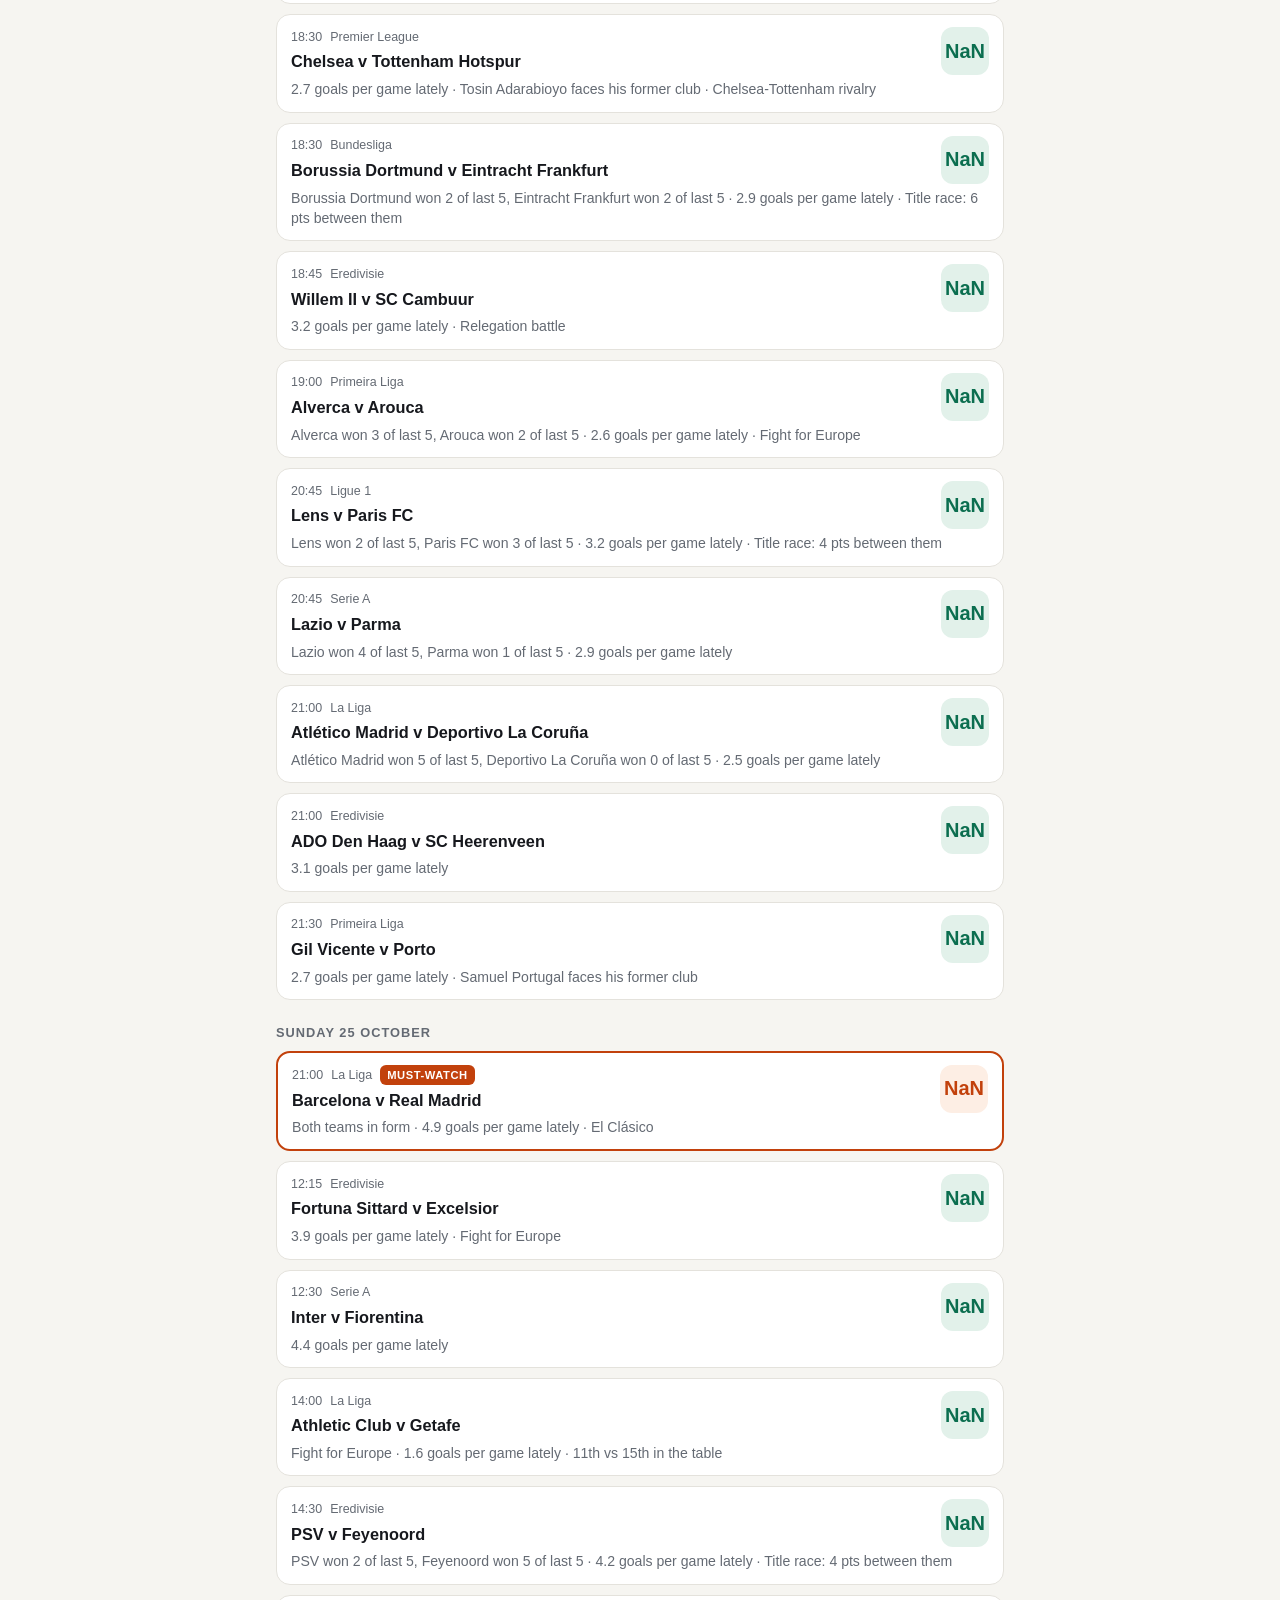
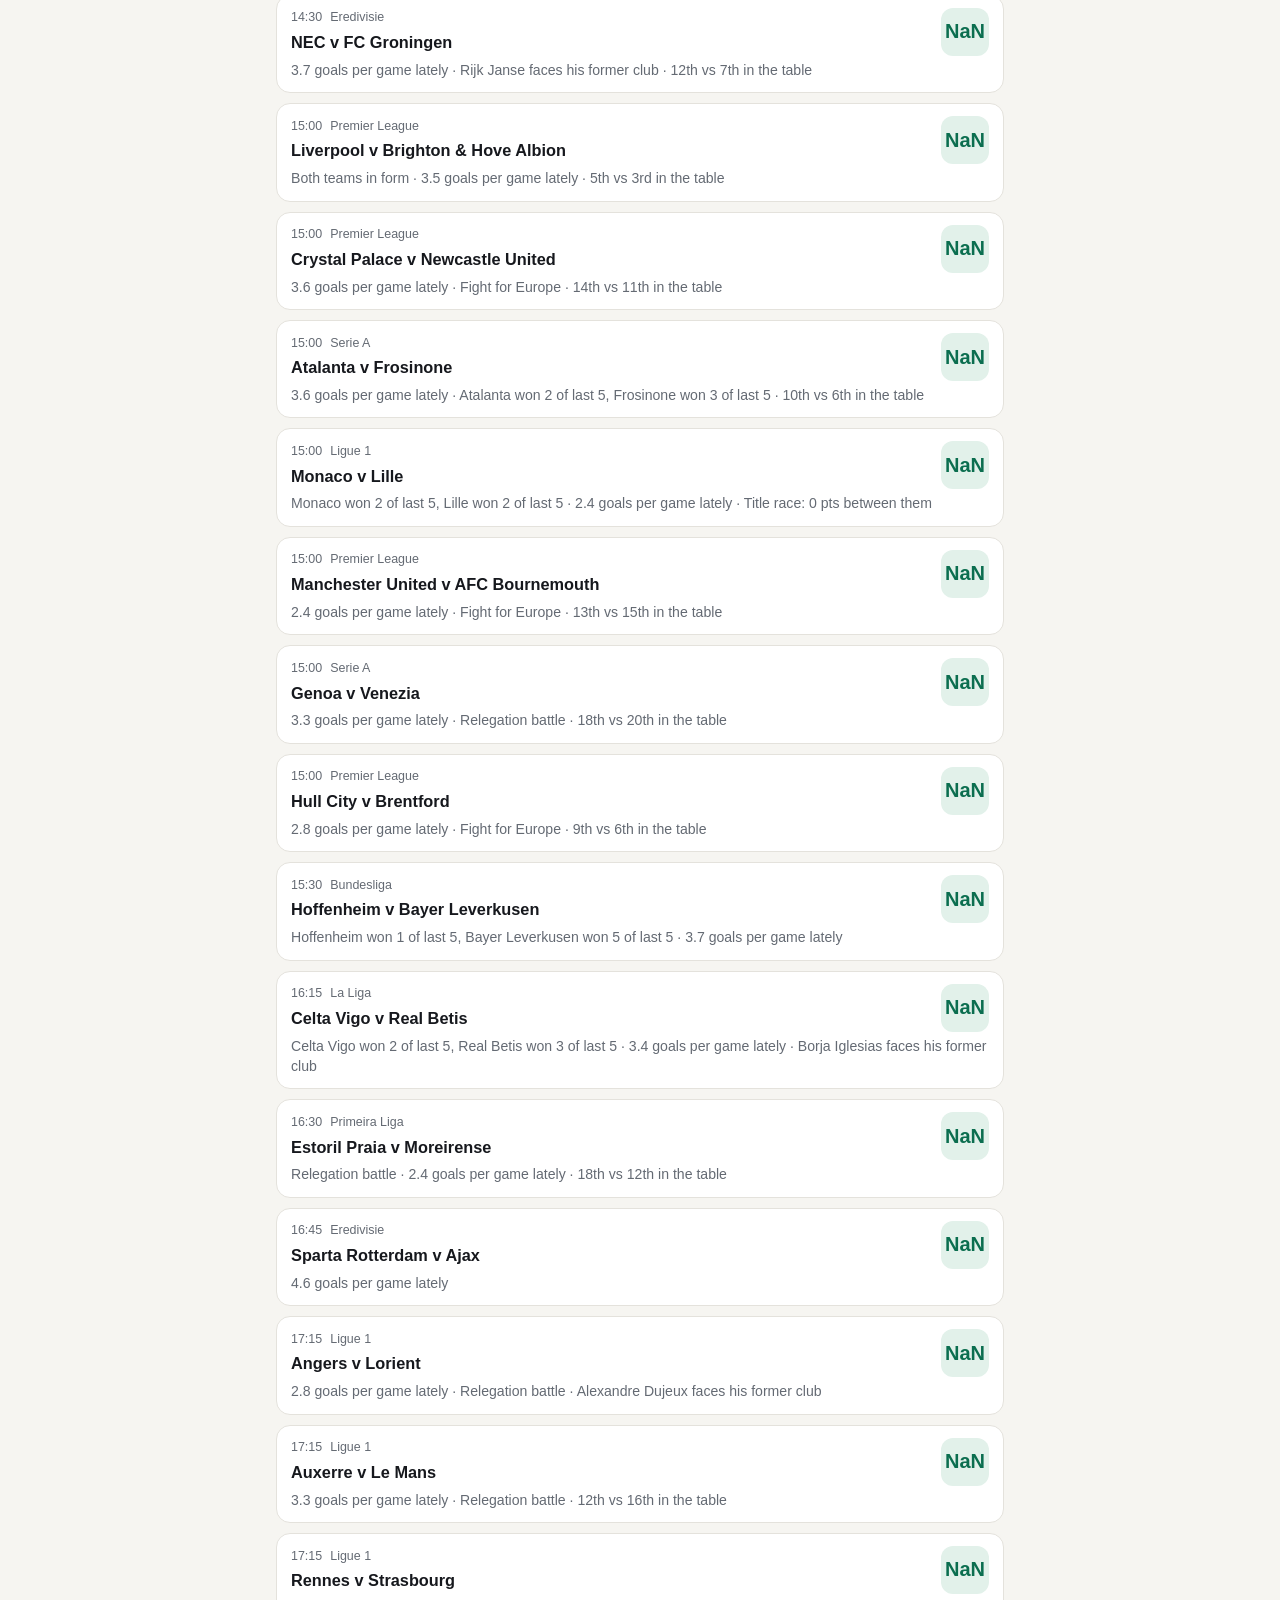
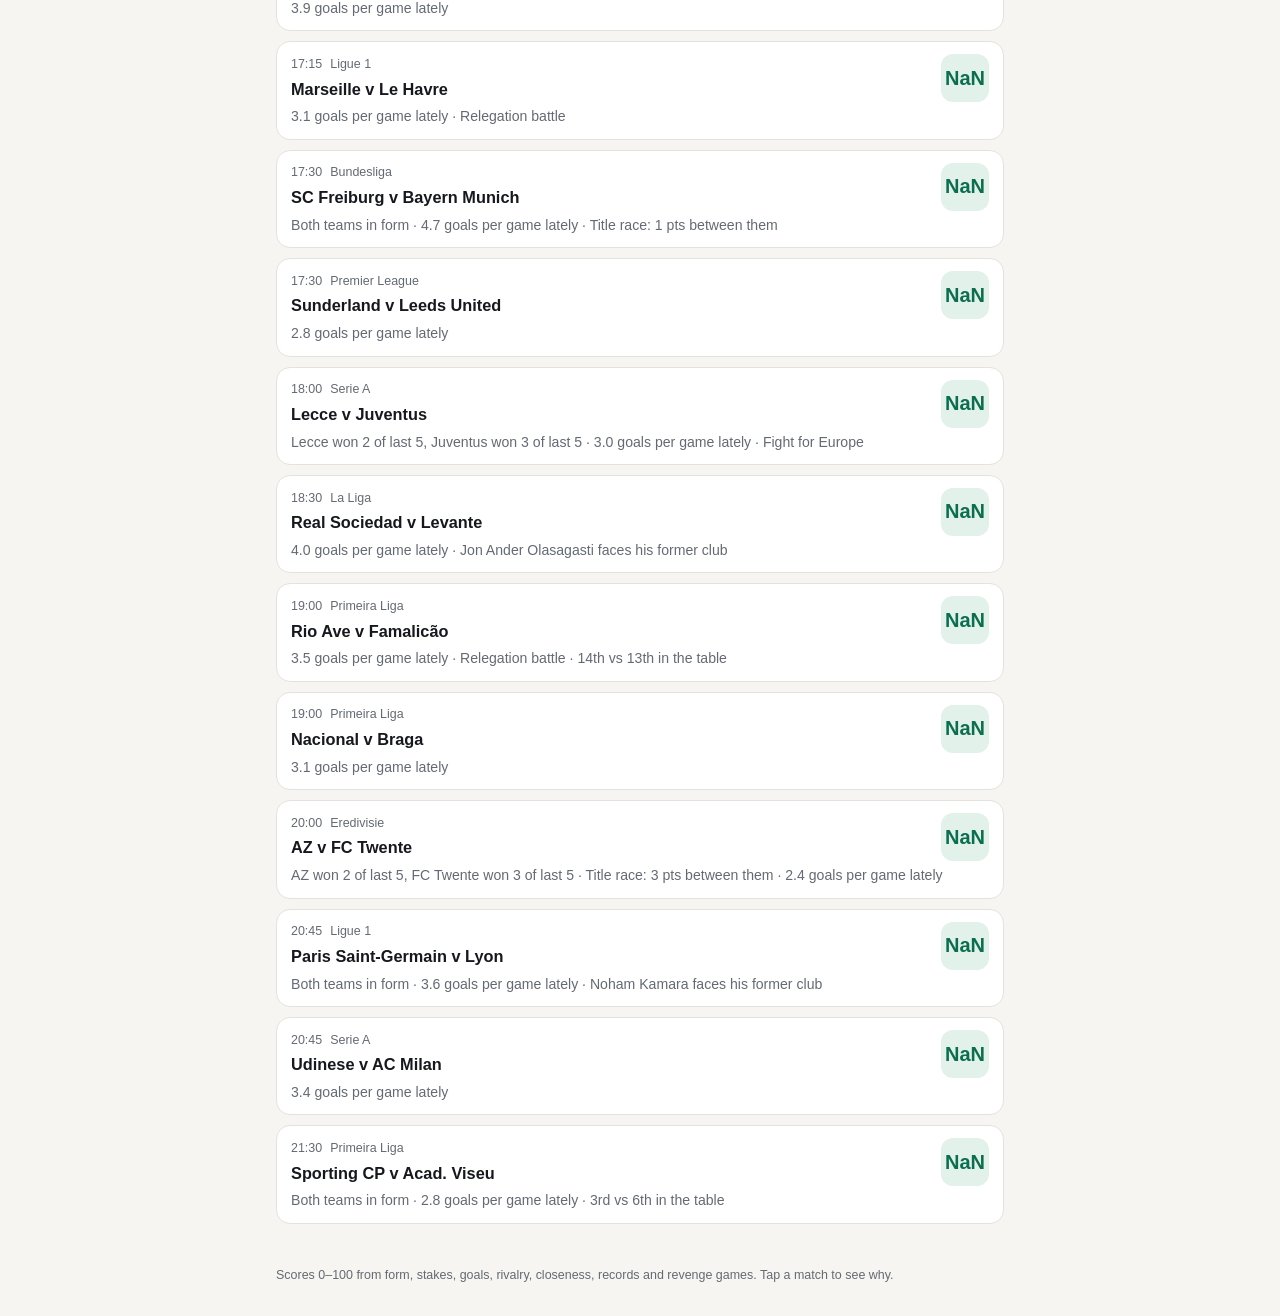
==== commit 8e907896: "My Feed: presets, sliders and a 6-question quiz that re-rank matches on the device; Recommended tier" ====
--- a/site/index.html
+++ b/site/index.html
@@ -15,6 +15,10 @@
   </div>
 </header>
 
+<div class="wrap feed-bar">
+  <button class="feed-btn" id="open-feed" type="button">✨ My Feed <span id="feed-name"></span></button>
+</div>
+
 <nav class="controls wrap" aria-label="Filters">
   <div class="chips" id="competitions" role="group" aria-label="Competitions"></div>
   <label class="country-pick" title="Where to watch: uses your device's time zone, nothing is sent anywhere">📺
@@ -24,6 +28,27 @@
 </nav>
 
 <main class="wrap" id="days" aria-live="polite"></main>
+
+<dialog id="feed">
+  <form method="dialog" class="fav-panel">
+    <div class="fav-head">
+      <h2>My Feed</h2>
+      <button class="close" value="close" aria-label="Close">×</button>
+    </div>
+    <div id="feed-main">
+      <button type="button" class="quiz-cta" id="start-quiz">
+        <strong>✨ Get personalised recommendations</strong>
+        <span>Answer 6 quick questions and we'll tune the ranking to the football you like.</span>
+      </button>
+      <h3 class="feed-sub">Quick presets</h3>
+      <div class="chips wrap-chips" id="feed-presets"></div>
+      <h3 class="feed-sub">What you care about</h3>
+      <div id="feed-sliders"></div>
+      <p class="hint">Scores update instantly. Saved on this device only, nothing is sent anywhere.</p>
+    </div>
+    <div id="quiz" hidden></div>
+  </form>
+</dialog>
 
 <dialog id="favs">
   <form method="dialog" class="fav-panel">
--- a/site/style.css
+++ b/site/style.css
@@ -9,6 +9,8 @@
   --must: #c2410c;
   --must-soft: #fdeee4;
   --fav: #b7791f;
+  --gold: #d4a017;
+  --rec: #d98a1c;
   --bar: #d9d6ce;
   --live: #d92d20;
   color-scheme: light;
@@ -25,6 +27,8 @@
     --must: #fb8a4c;
     --must-soft: #3a2116;
     --fav: #e3b04b;
+    --gold: #e8b931;
+    --rec: #e8a44a;
     --bar: #343841;
     --live: #ff6b5e;
     color-scheme: dark;
@@ -82,7 +86,10 @@
   margin-bottom: 10px;
   overflow: hidden;
 }
-.card.must { border-color: var(--must); box-shadow: inset 4px 0 0 var(--must); }
+.card.must { border: 2px solid var(--must); }
+.card.rec { border-color: var(--rec); }
+.card.fav { border: 2px solid var(--gold); }
+.card.must.fav { border-color: var(--must); box-shadow: 0 0 0 2px var(--gold); }
 .card > button {
   all: unset; box-sizing: border-box; width: 100%;
   display: grid; grid-template-columns: 1fr auto; gap: 4px 12px;
@@ -179,3 +186,47 @@
   border: none; background: transparent; color: var(--ink); font: inherit;
   max-width: 9.5em; padding: 4px 2px; cursor: pointer;
 }
+
+/* Recommended tier */
+.badge.rec { background: transparent; color: var(--rec); border: 1px solid var(--rec); }
+.card.rec .score { background: var(--must-soft); color: var(--rec); }
+.mult { color: var(--accent); font-weight: 600; }
+
+/* My Feed */
+.feed-bar { padding-bottom: 6px; }
+.feed-btn {
+  font: inherit; font-weight: 650; cursor: pointer;
+  border: 1px solid var(--accent); color: var(--accent); background: var(--accent-soft);
+  border-radius: 999px; padding: 7px 14px;
+}
+.feed-btn.on { background: var(--accent); color: #fff; }
+#feed-name:not(:empty)::before { content: "· "; }
+.quiz-cta {
+  all: unset; box-sizing: border-box; cursor: pointer; display: grid; gap: 4px; width: 100%;
+  padding: 14px; border-radius: 12px; background: var(--accent); color: #fff;
+}
+.quiz-cta span { font-size: 0.85rem; opacity: 0.9; }
+.quiz-cta:focus-visible { outline: 2px solid var(--ink); outline-offset: 2px; }
+.feed-sub { font-size: 0.8rem; text-transform: uppercase; letter-spacing: 0.06em; color: var(--muted); margin: 16px 0 8px; }
+.wrap-chips { flex-wrap: wrap; overflow: visible; }
+.slider { display: grid; gap: 2px; padding: 8px 0; border-bottom: 1px solid var(--line); }
+.slider-head { display: flex; justify-content: space-between; font-size: 0.9rem; }
+.slider-head output { color: var(--accent); font-size: 0.82rem; font-weight: 600; }
+.slider input { width: 100%; accent-color: var(--accent); }
+.slider .hint { font-size: 0.75rem; color: var(--muted); }
+#feed-main, #quiz { overflow-y: auto; }
+.quiz-step { color: var(--muted); font-size: 0.8rem; margin: 0; }
+.quiz-bar { height: 4px; background: var(--bar); border-radius: 2px; margin: 8px 0 12px; overflow: hidden; }
+.quiz-bar div { height: 100%; background: var(--accent); }
+#quiz h3 { margin: 0 0 12px; font-size: 1.1rem; }
+.answer {
+  display: block; width: 100%; text-align: left; font: inherit; cursor: pointer;
+  padding: 12px; margin-bottom: 8px; border-radius: 10px;
+  border: 1px solid var(--line); background: var(--bg); color: var(--ink);
+}
+.answer:hover { border-color: var(--accent); }
+.primary { font: inherit; font-weight: 650; cursor: pointer; width: 100%; padding: 12px; border: none; border-radius: 10px; background: var(--accent); color: #fff; margin-top: 8px; }
+.link { all: unset; cursor: pointer; display: block; text-align: center; color: var(--muted); font-size: 0.85rem; margin-top: 10px; text-decoration: underline; }
+.profile { font-size: 1.4rem !important; color: var(--accent); }
+.picks { padding-left: 1.2em; margin: 4px 0 8px; }
+#feed-main { padding-right: 6px; }
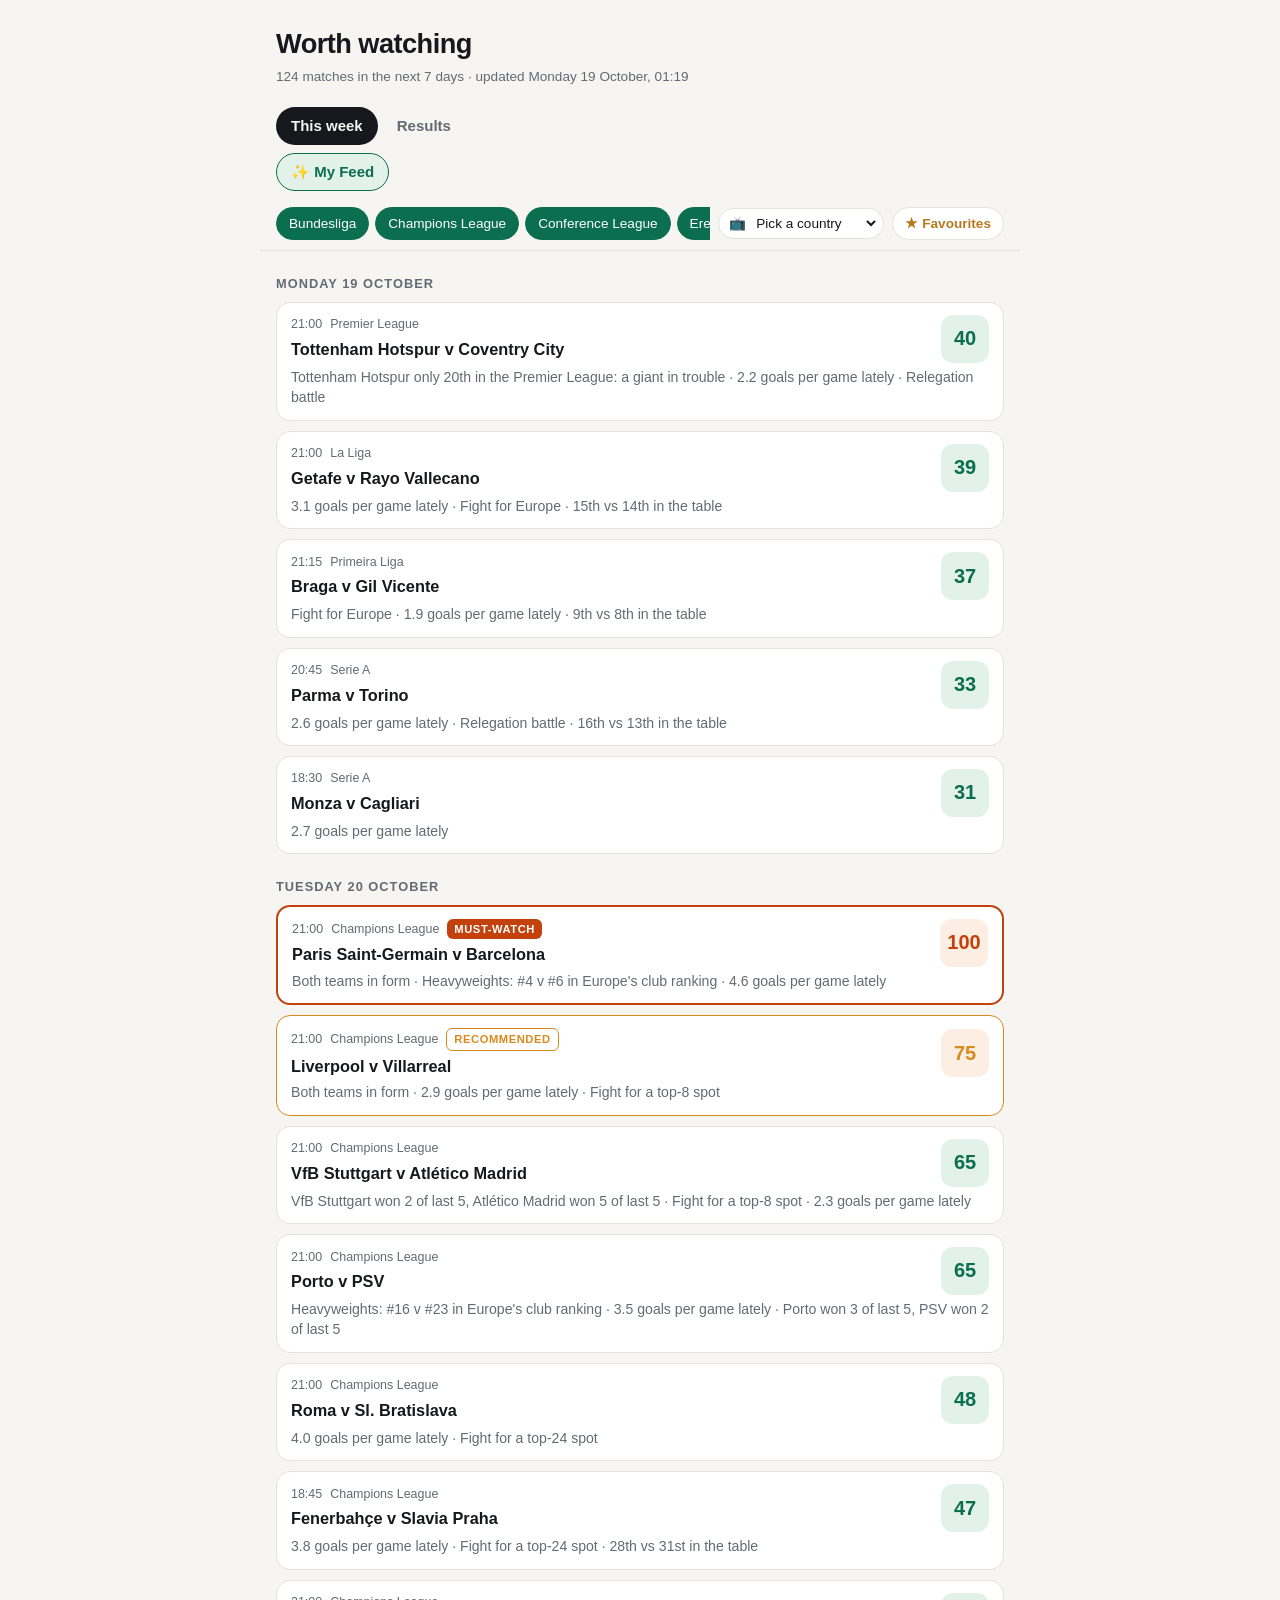
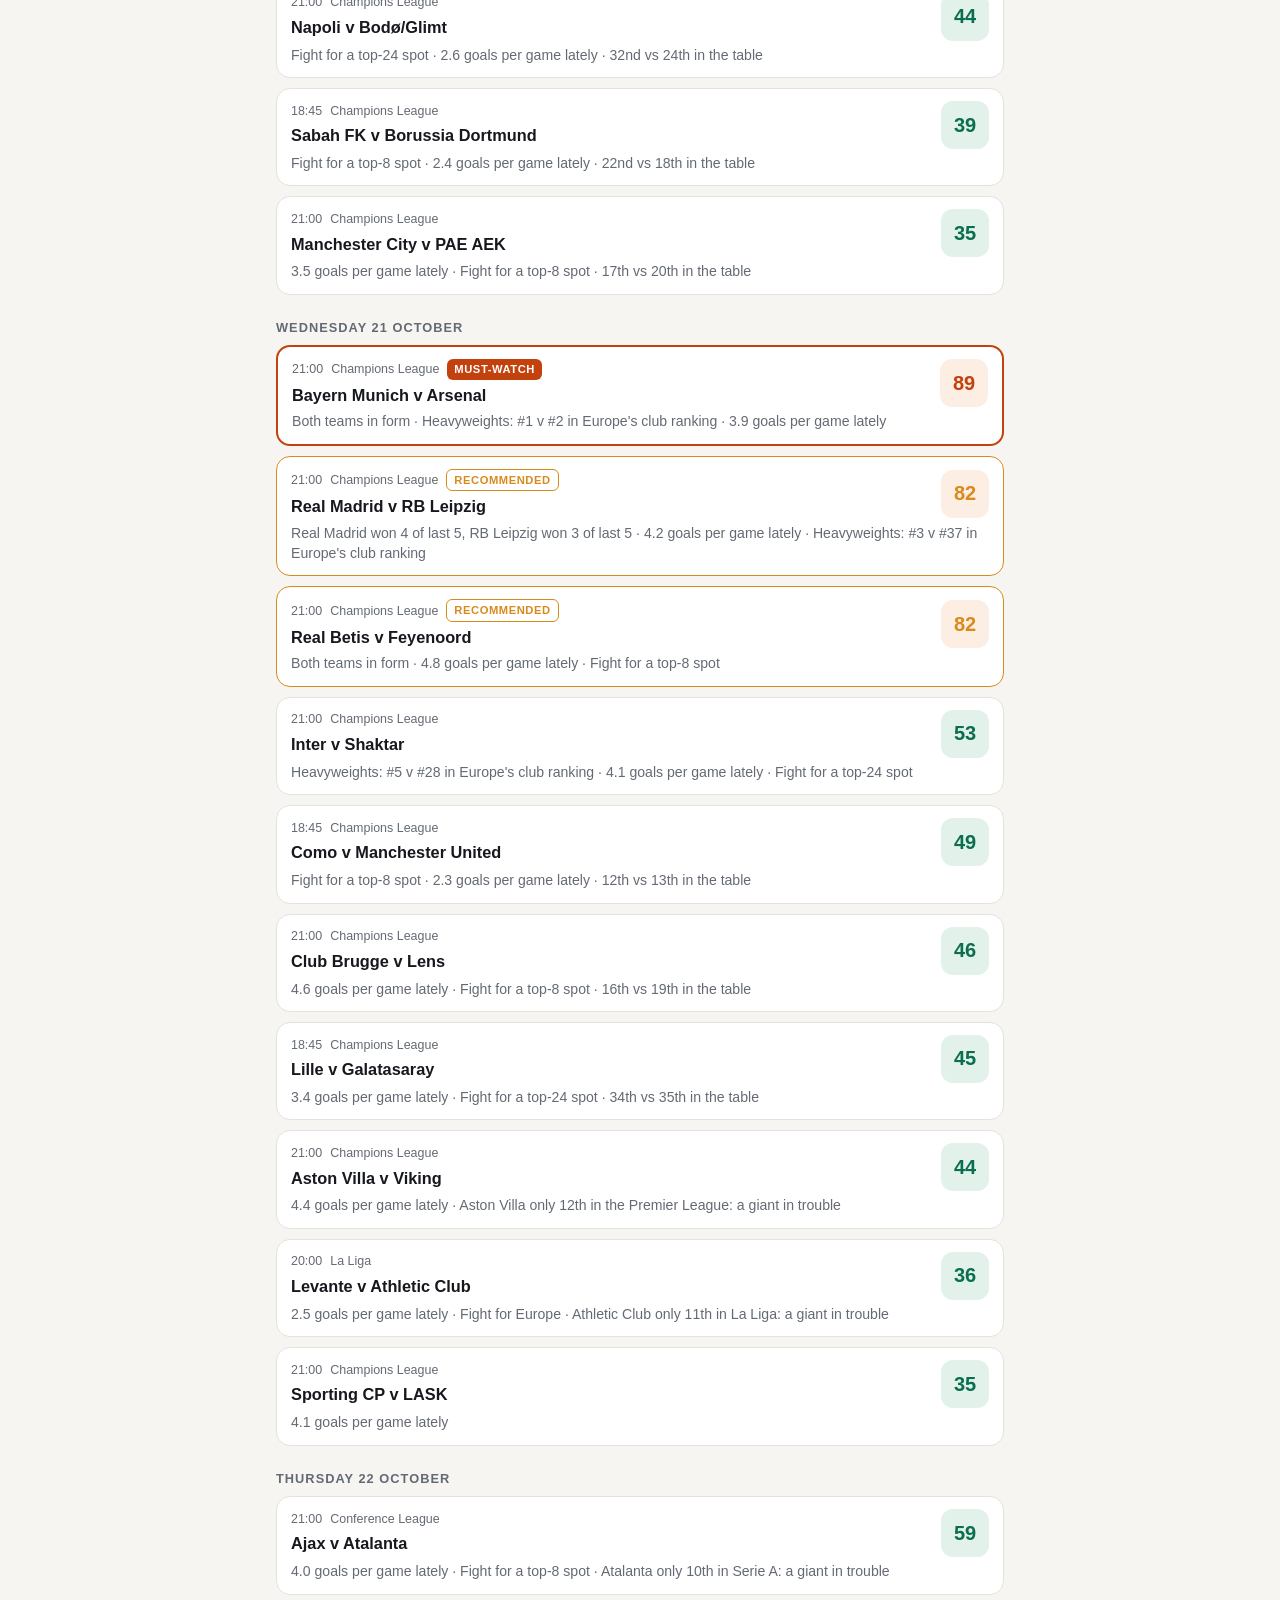
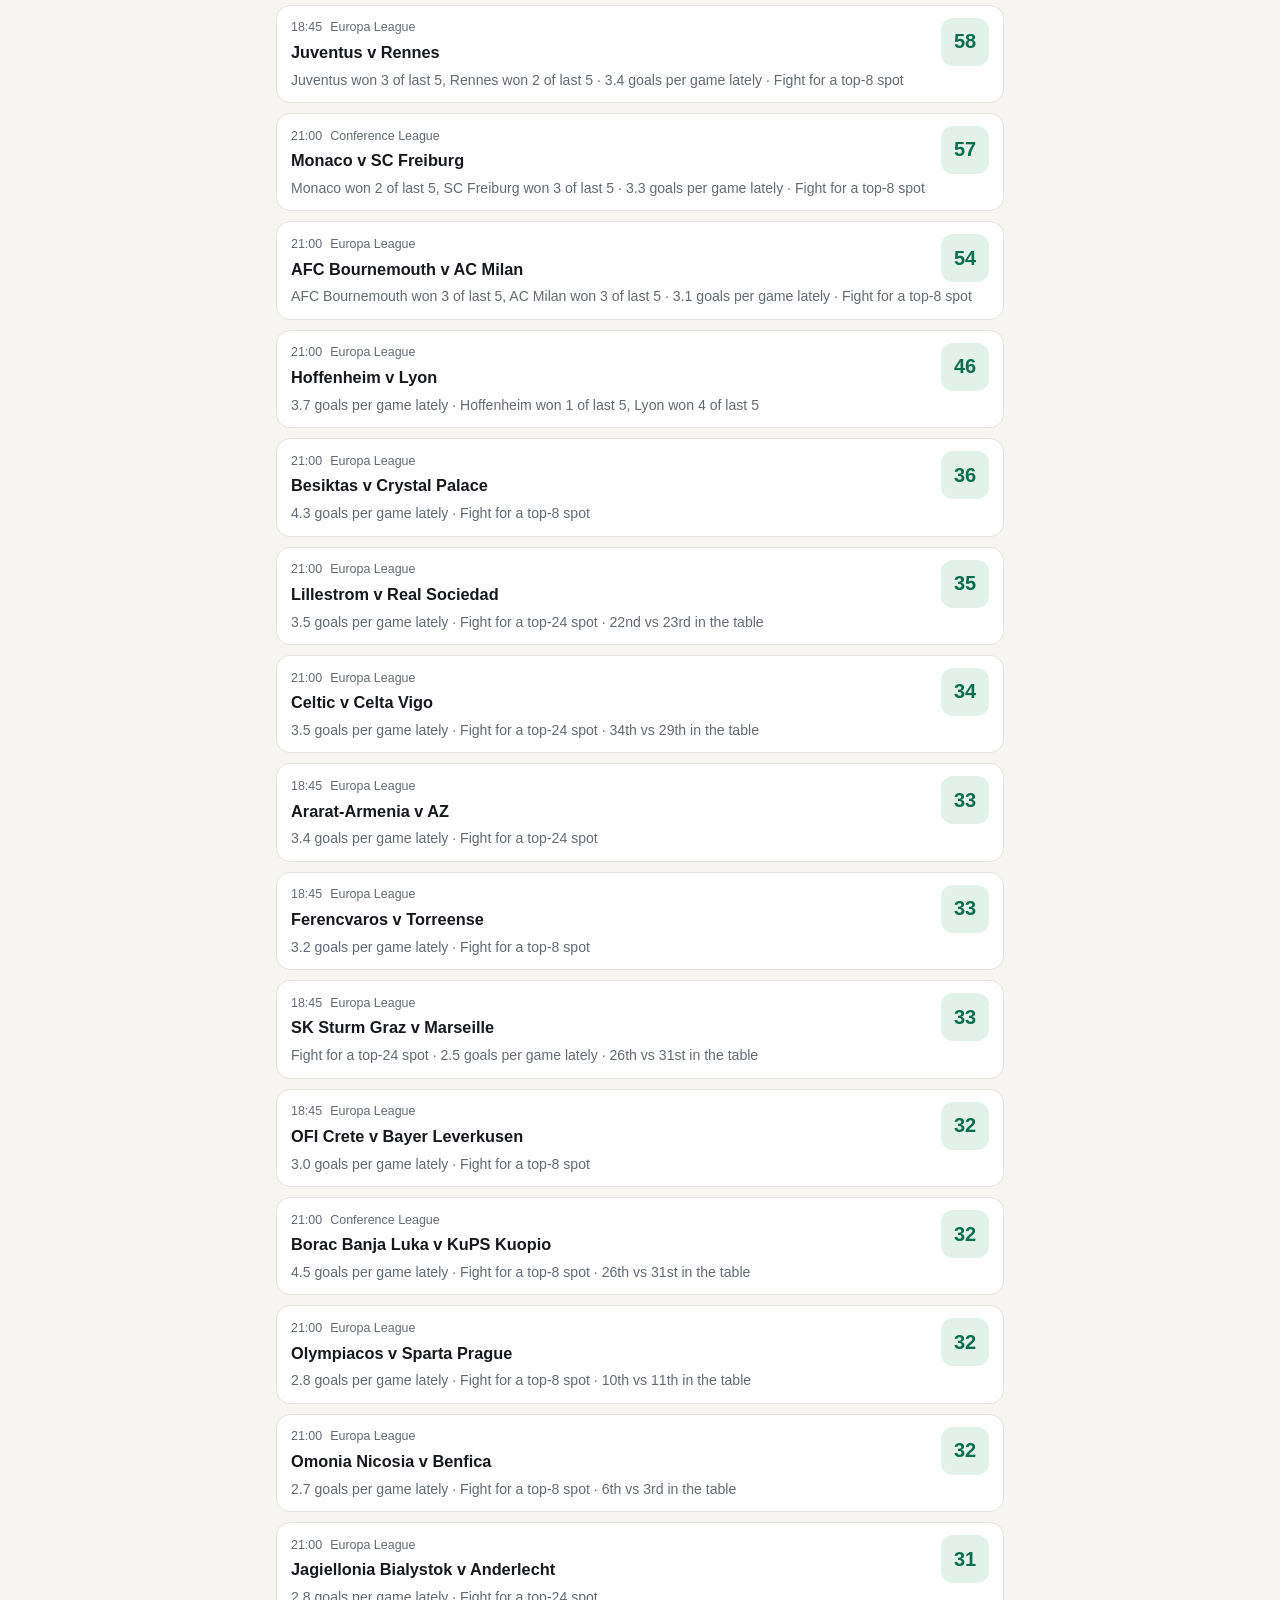
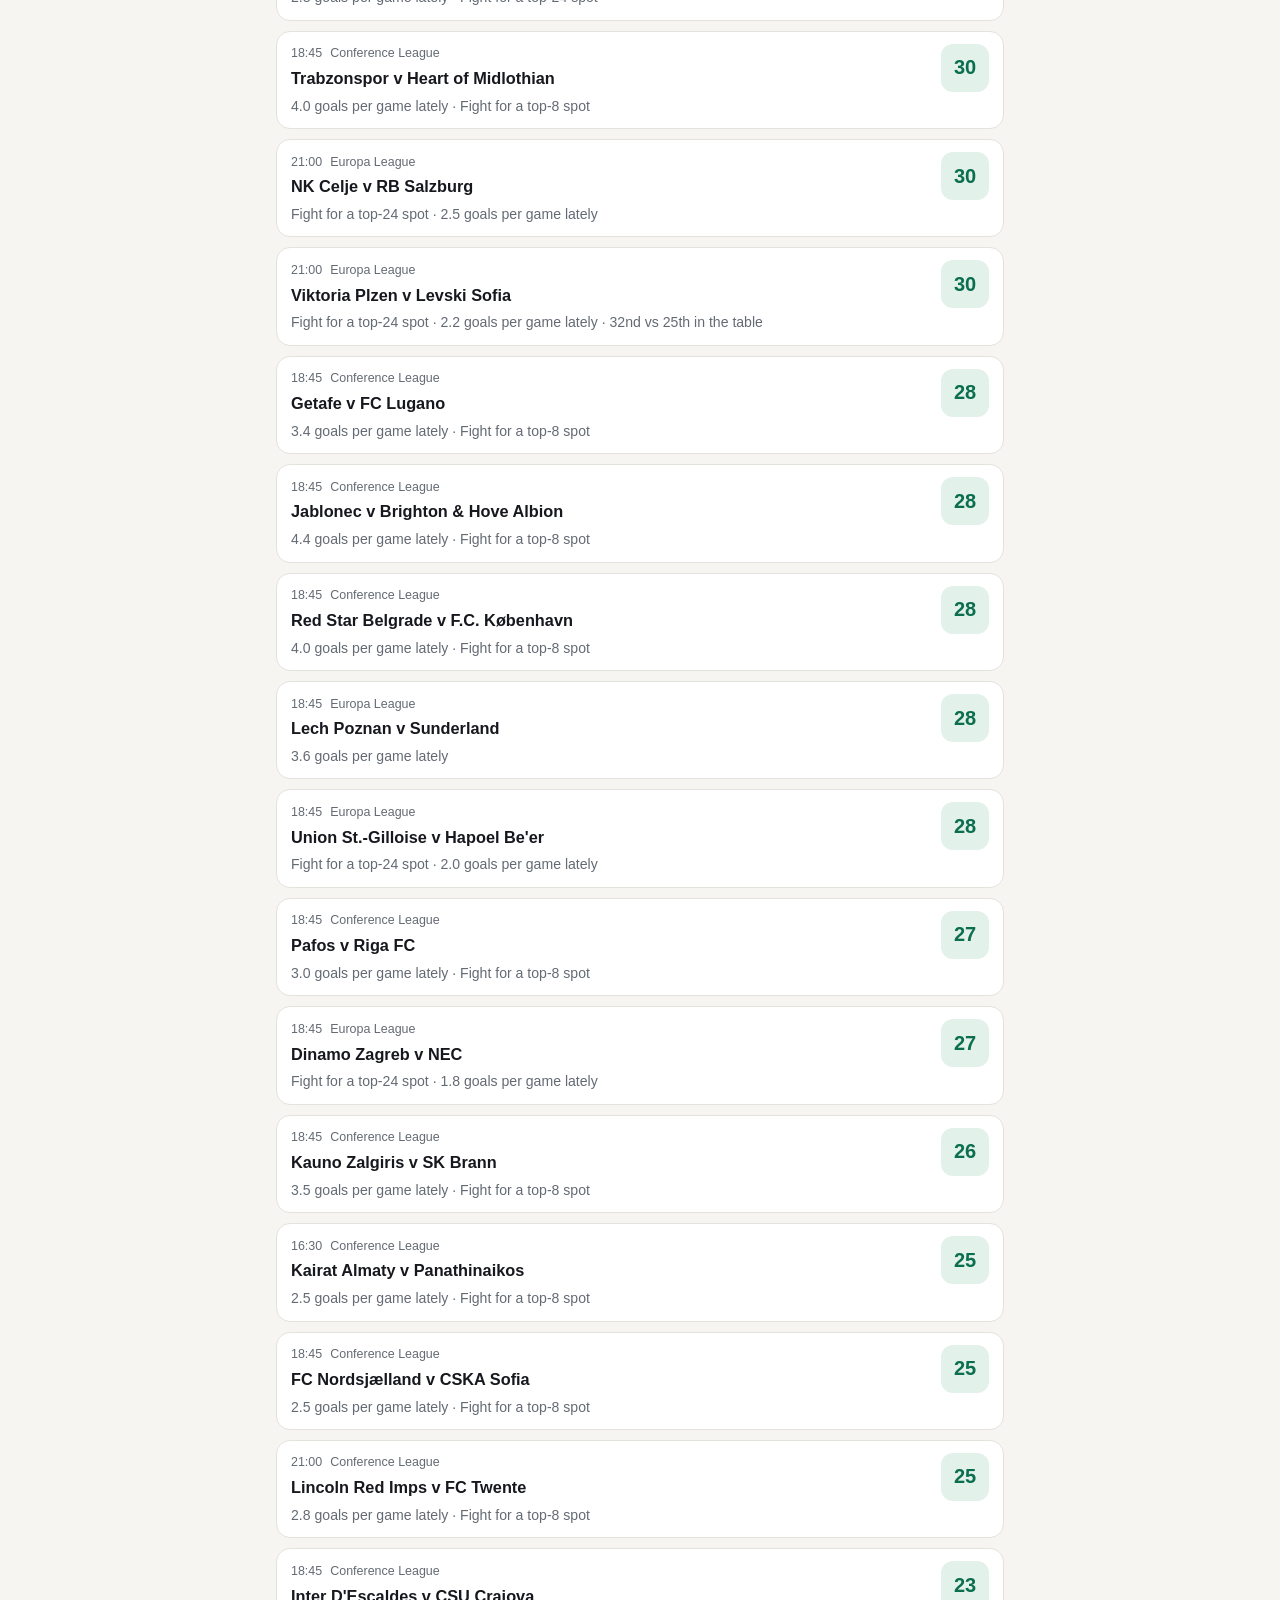
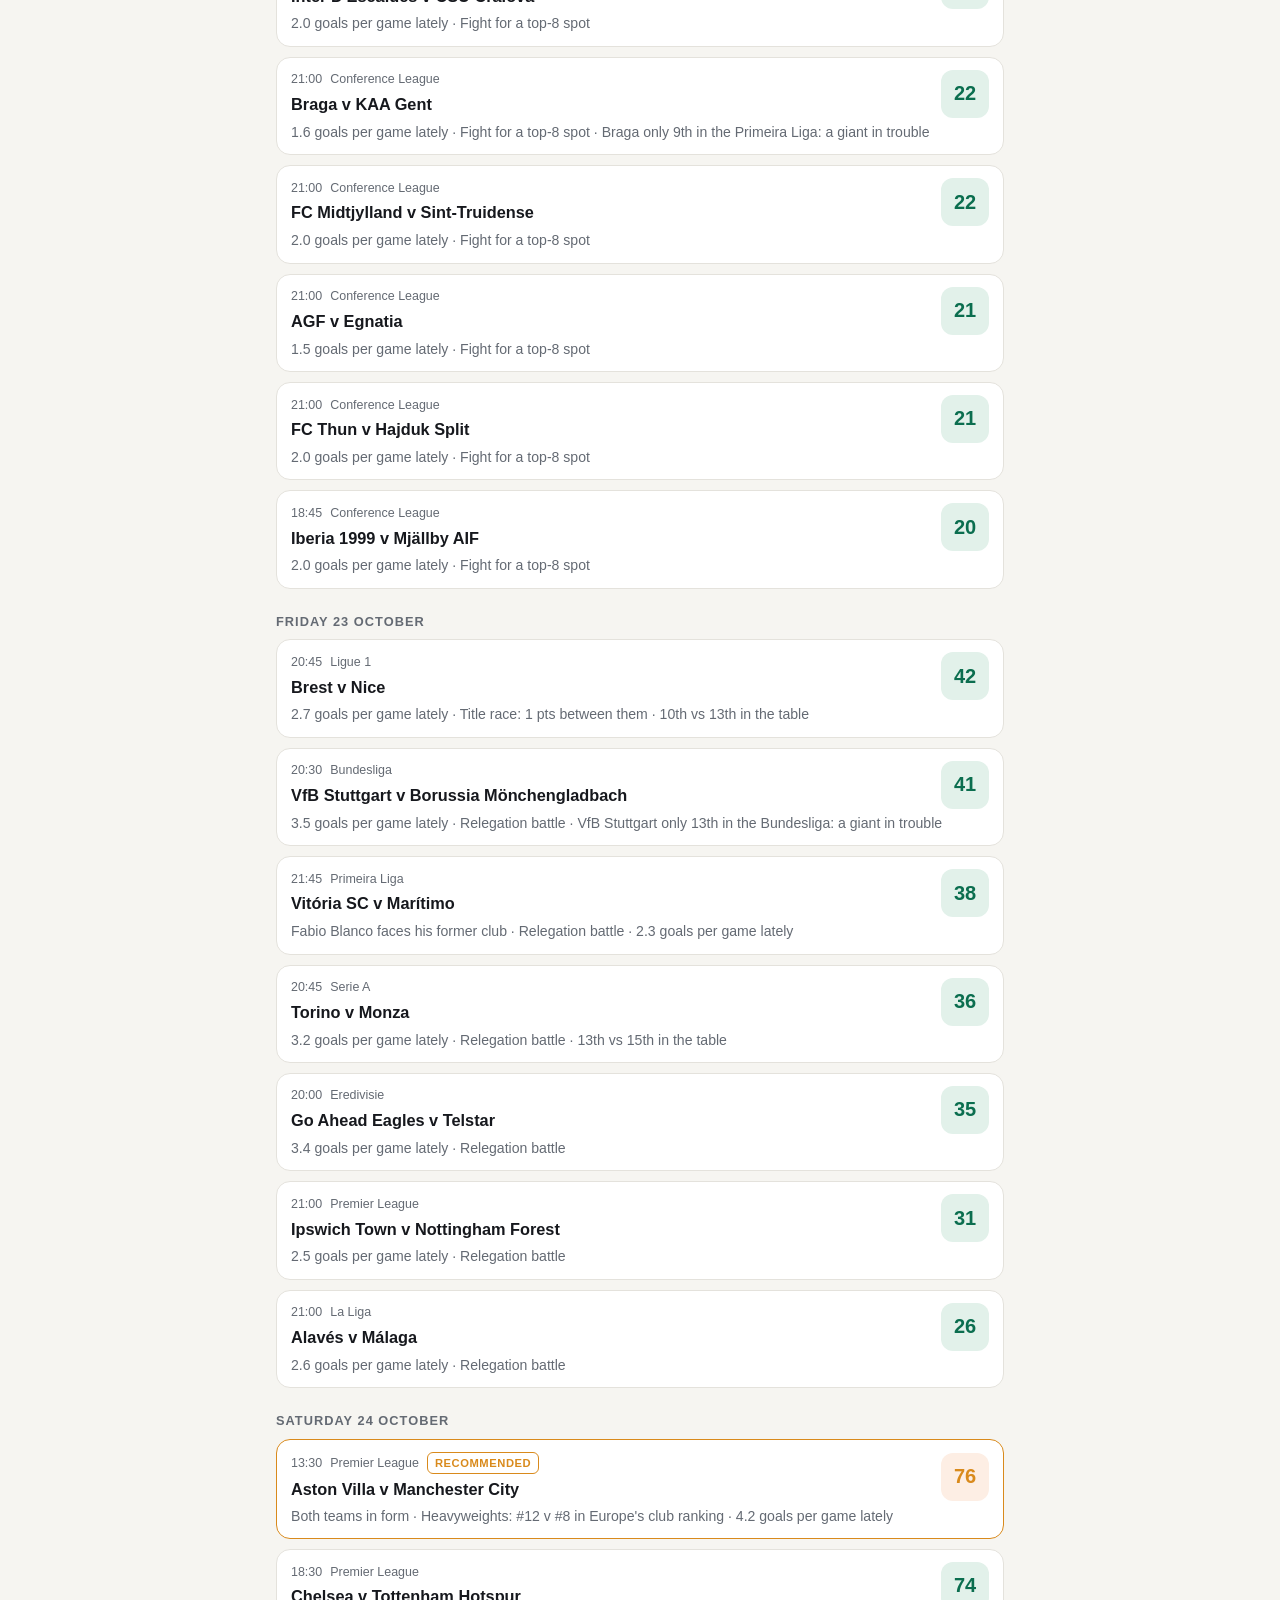
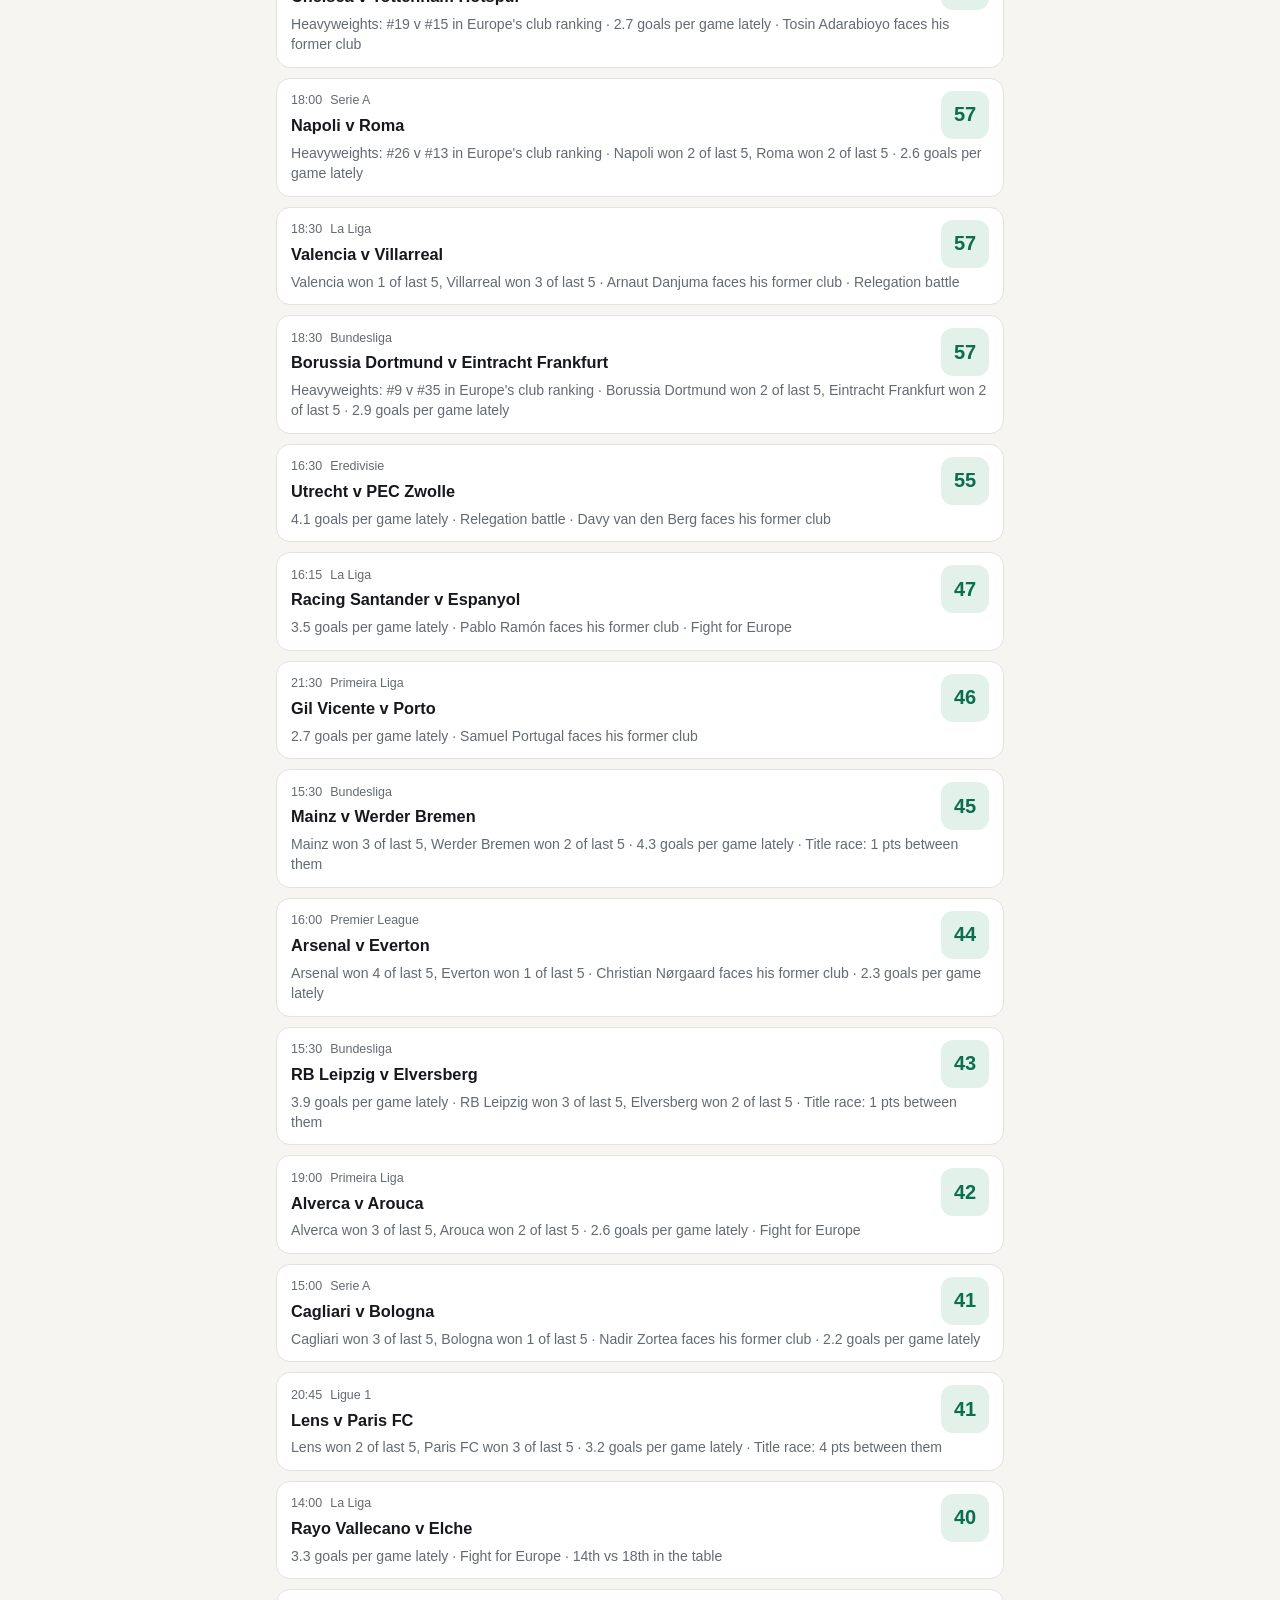
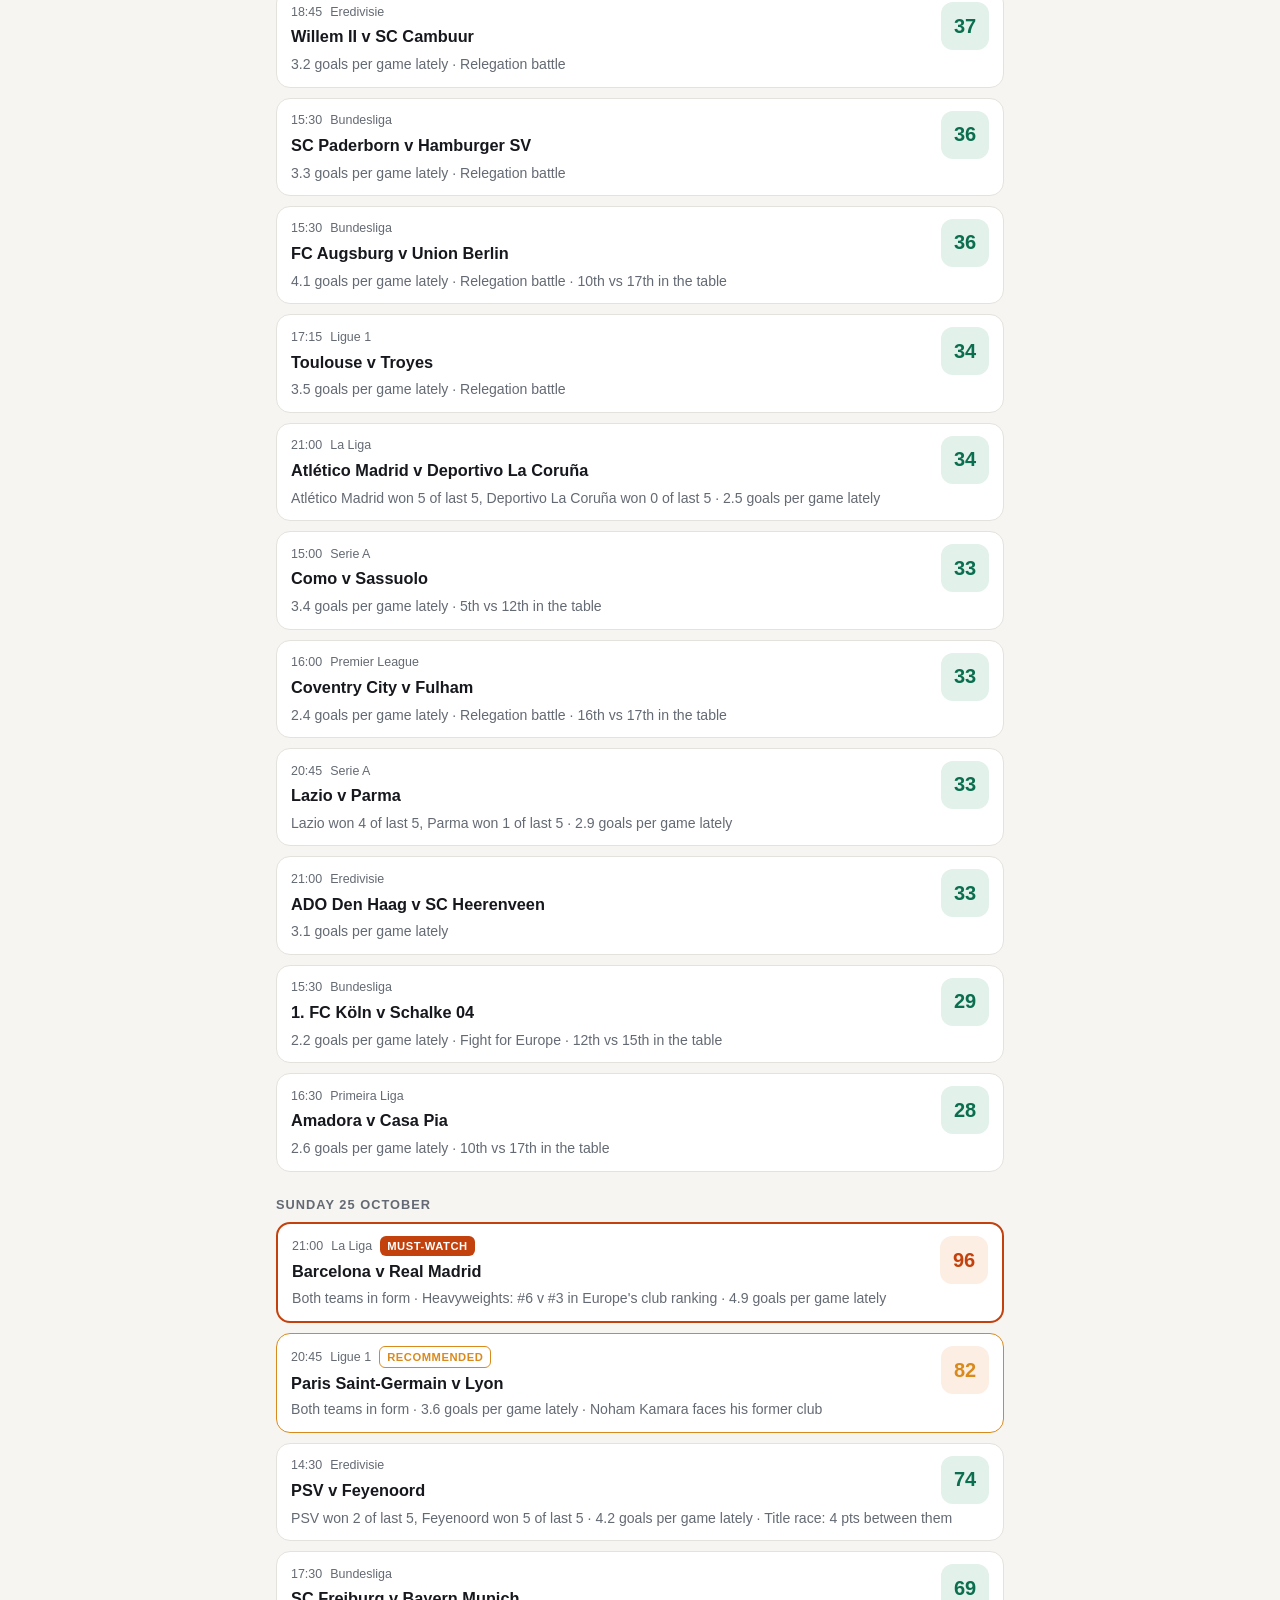
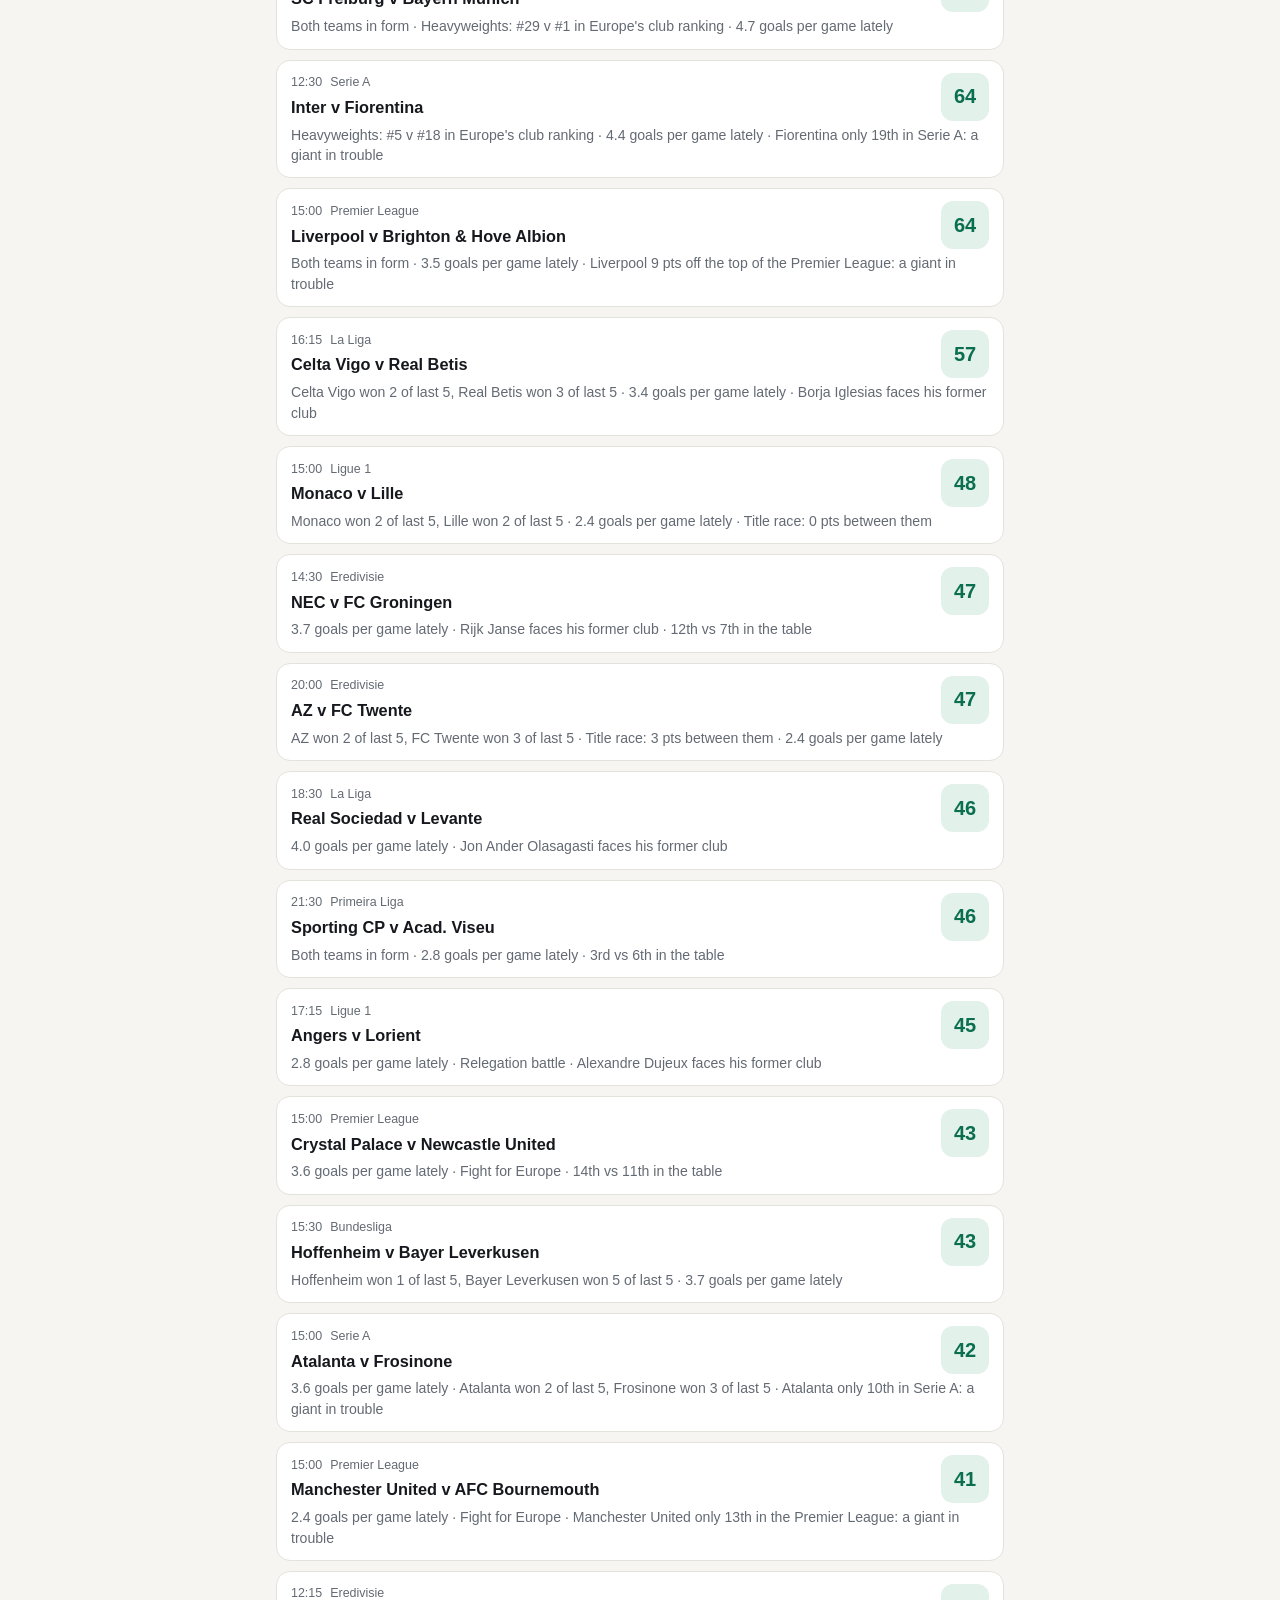
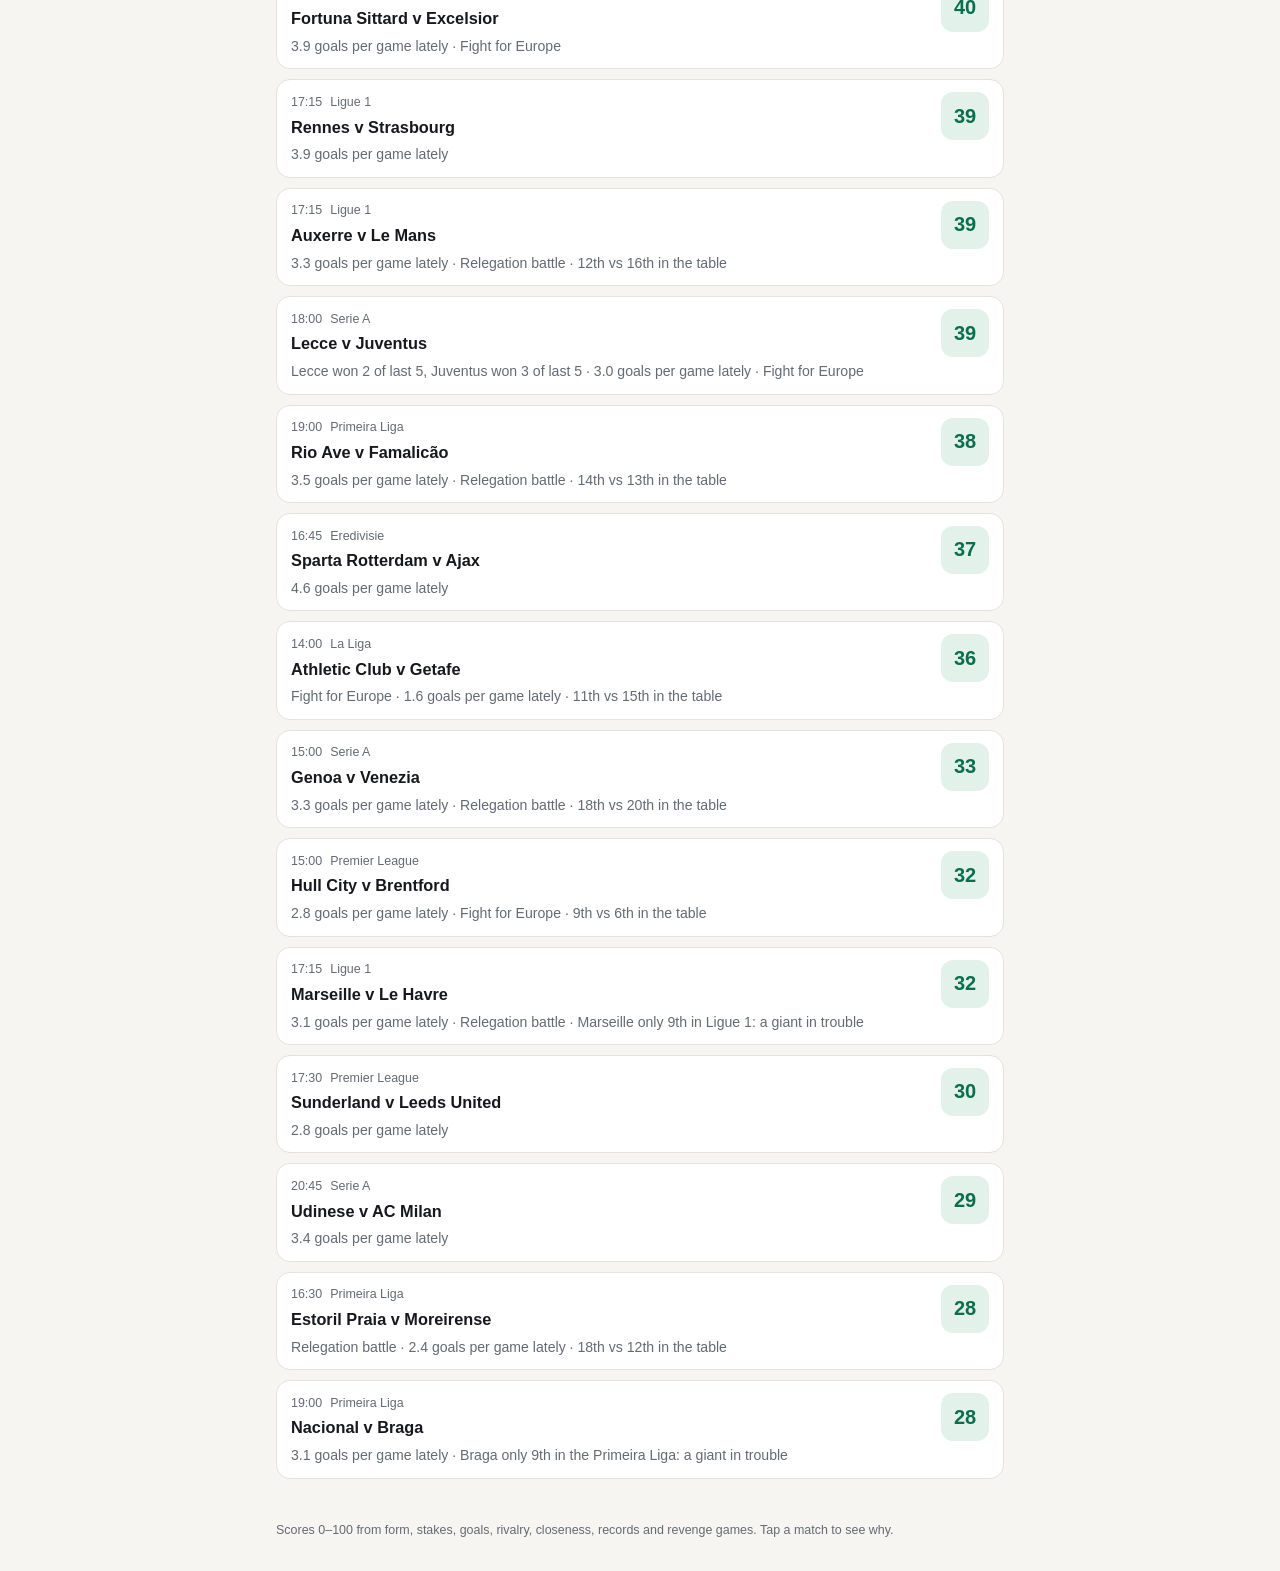
==== commit 730e7f21: "Results tab: every finished match this season, club search with aliases, hide-scores toggle, goals a" ====
--- a/site/index.html
+++ b/site/index.html
@@ -15,6 +15,11 @@
   </div>
 </header>
 
+<div class="wrap tabs" role="tablist" aria-label="View">
+  <button type="button" role="tab" data-view="week" aria-selected="true">This week</button>
+  <button type="button" role="tab" data-view="results" aria-selected="false">Results</button>
+</div>
+
 <div class="wrap feed-bar">
   <button class="feed-btn" id="open-feed" type="button">✨ My Feed <span id="feed-name"></span></button>
 </div>
@@ -28,6 +33,14 @@
 </nav>
 
 <main class="wrap" id="days" aria-live="polite"></main>
+
+<main class="wrap" id="results" hidden>
+  <div class="results-tools">
+    <input type="search" id="search" placeholder="Search a club: Barça, Spurs, PSG…" autocomplete="off" aria-label="Search a club">
+    <label class="spoiler"><input type="checkbox" id="hide-scores"> Hide scores</label>
+  </div>
+  <div id="results-list"></div>
+</main>
 
 <dialog id="feed">
   <form method="dialog" class="fav-panel">
--- a/site/style.css
+++ b/site/style.css
@@ -230,3 +230,28 @@
 .profile { font-size: 1.4rem !important; color: var(--accent); }
 .picks { padding-left: 1.2em; margin: 4px 0 8px; }
 #feed-main { padding-right: 6px; }
+
+/* Tabs */
+.tabs { display: flex; gap: 4px; padding-top: 12px; padding-bottom: 8px; }
+.tabs button {
+  font: inherit; font-weight: 600; cursor: pointer; padding: 7px 14px; border-radius: 999px;
+  border: 1px solid transparent; background: transparent; color: var(--muted);
+}
+.tabs button[aria-selected="true"] { background: var(--ink); color: var(--bg); }
+
+/* Results */
+.results-tools { display: flex; gap: 10px; align-items: center; flex-wrap: wrap; padding-top: 14px; }
+#search {
+  flex: 1; min-width: 12em; font: inherit; padding: 9px 12px; border-radius: 10px;
+  border: 1px solid var(--line); background: var(--card); color: var(--ink);
+}
+.spoiler { display: flex; gap: 6px; align-items: center; font-size: 0.85rem; color: var(--muted); cursor: pointer; }
+.result-line {
+  grid-column: 1 / -1; display: grid; grid-template-columns: 1fr auto 1fr; gap: 10px; align-items: center;
+  font-size: 0.98rem;
+}
+.result-line .side.away { text-align: right; }
+.result-line .won { font-weight: 700; }
+.result-score { font-weight: 750; font-variant-numeric: tabular-nums; padding: 2px 10px; border-radius: 8px; background: var(--bar); }
+.result-score.veiled { color: var(--muted); }
+.more { display: block; margin: 16px auto; font: inherit; cursor: pointer; padding: 8px 16px; border-radius: 999px; border: 1px solid var(--line); background: var(--card); color: var(--ink); }
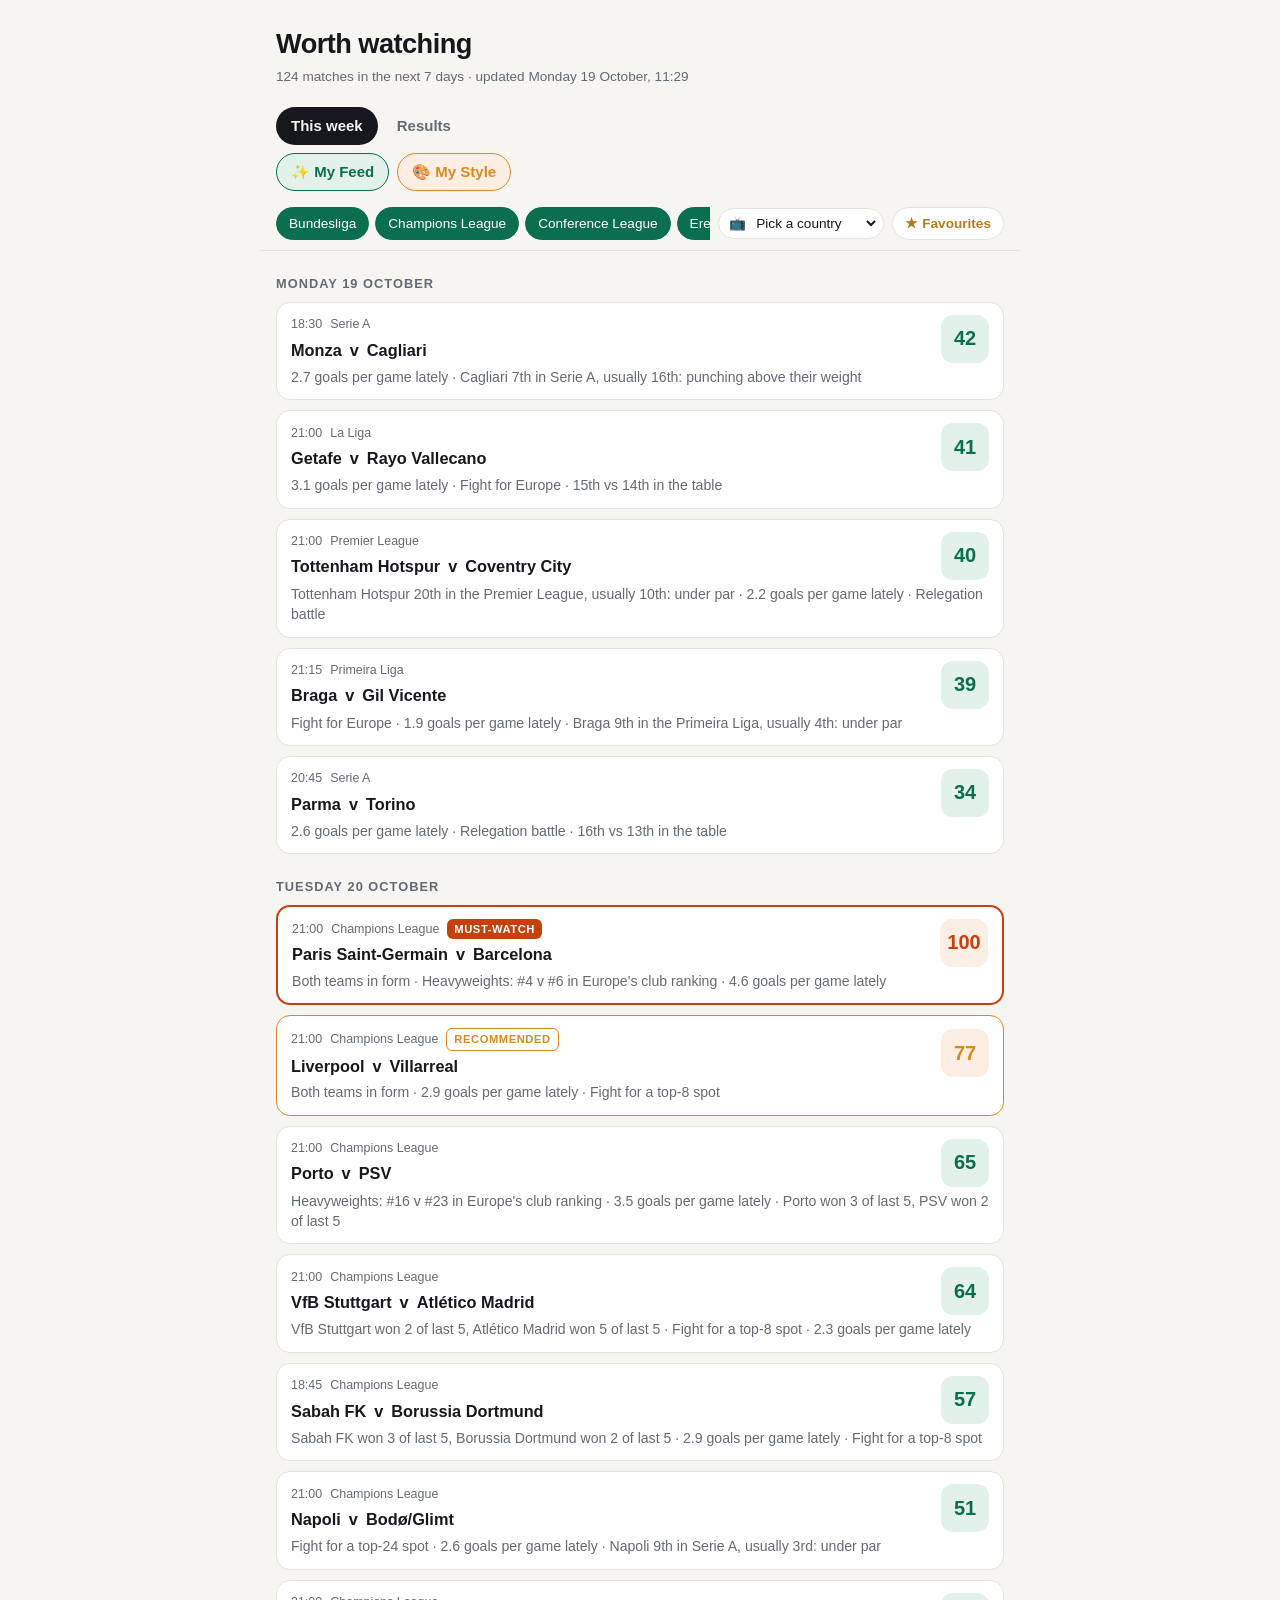
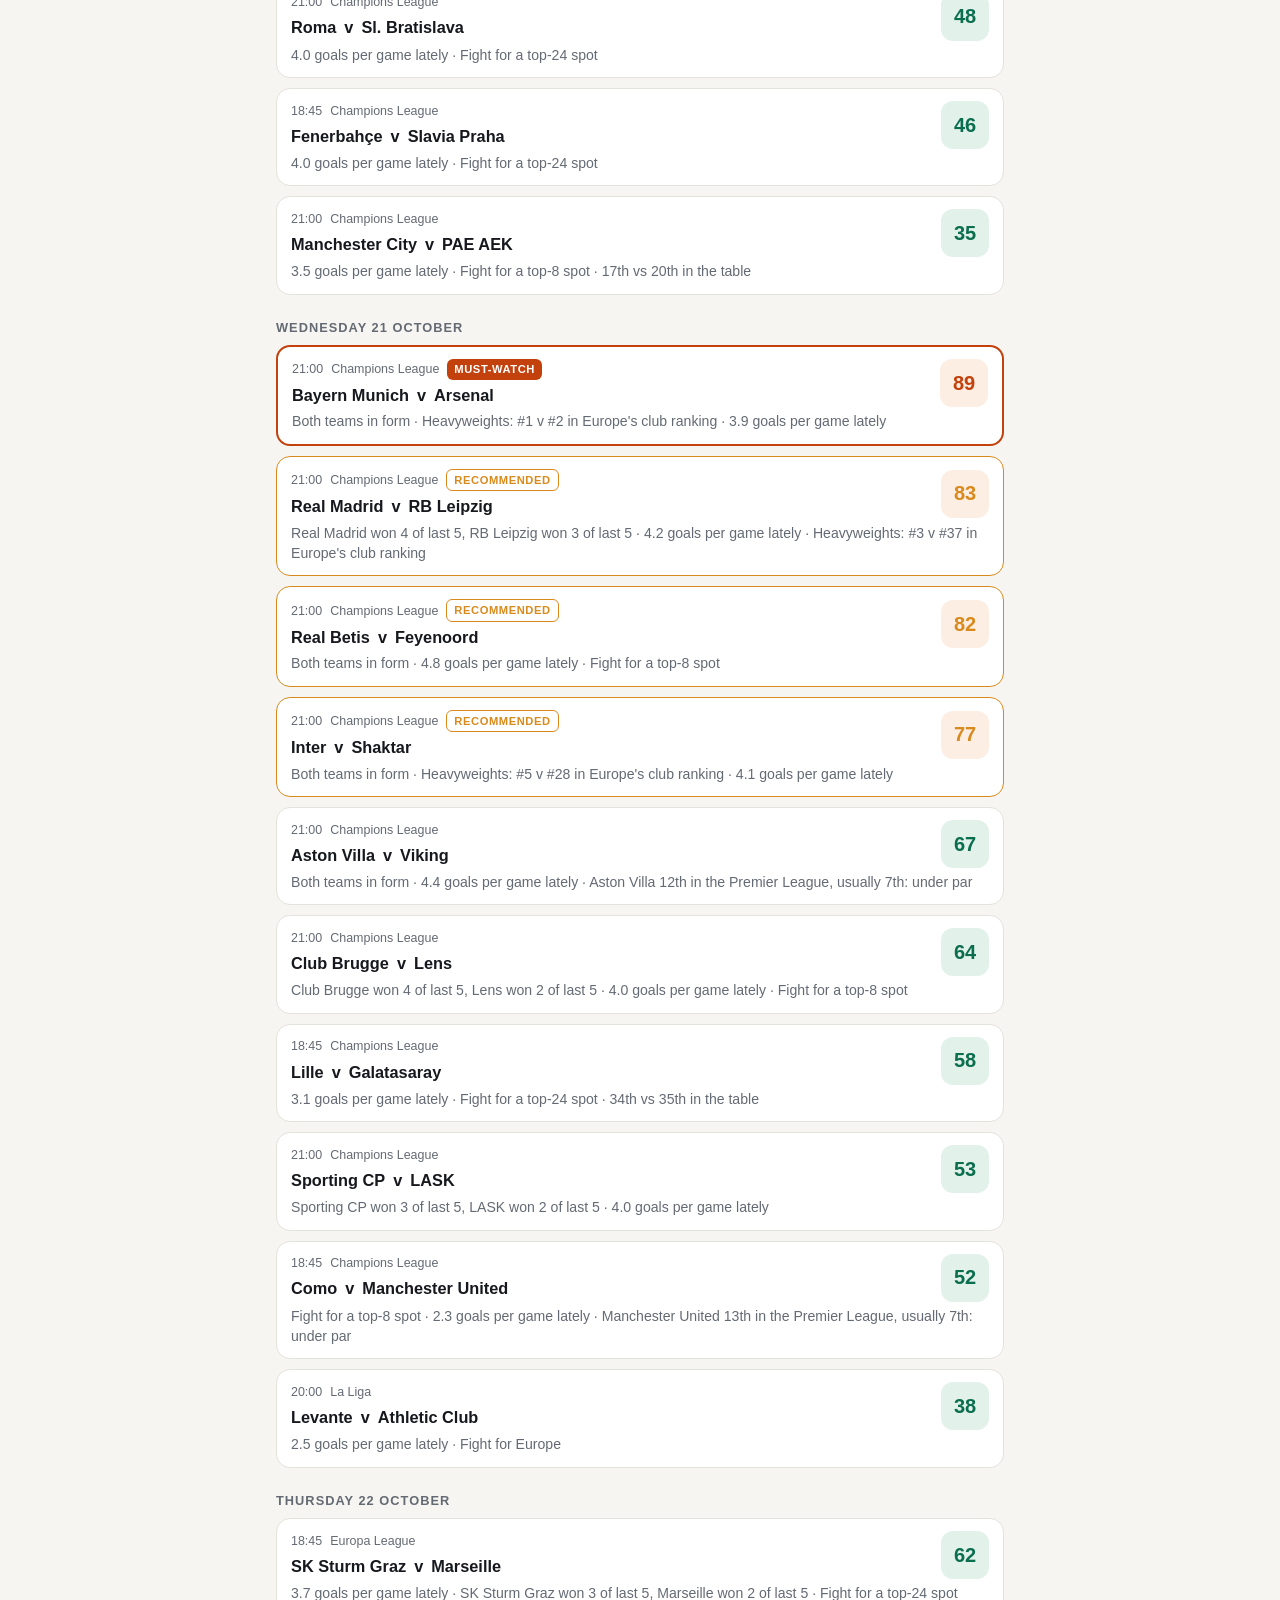
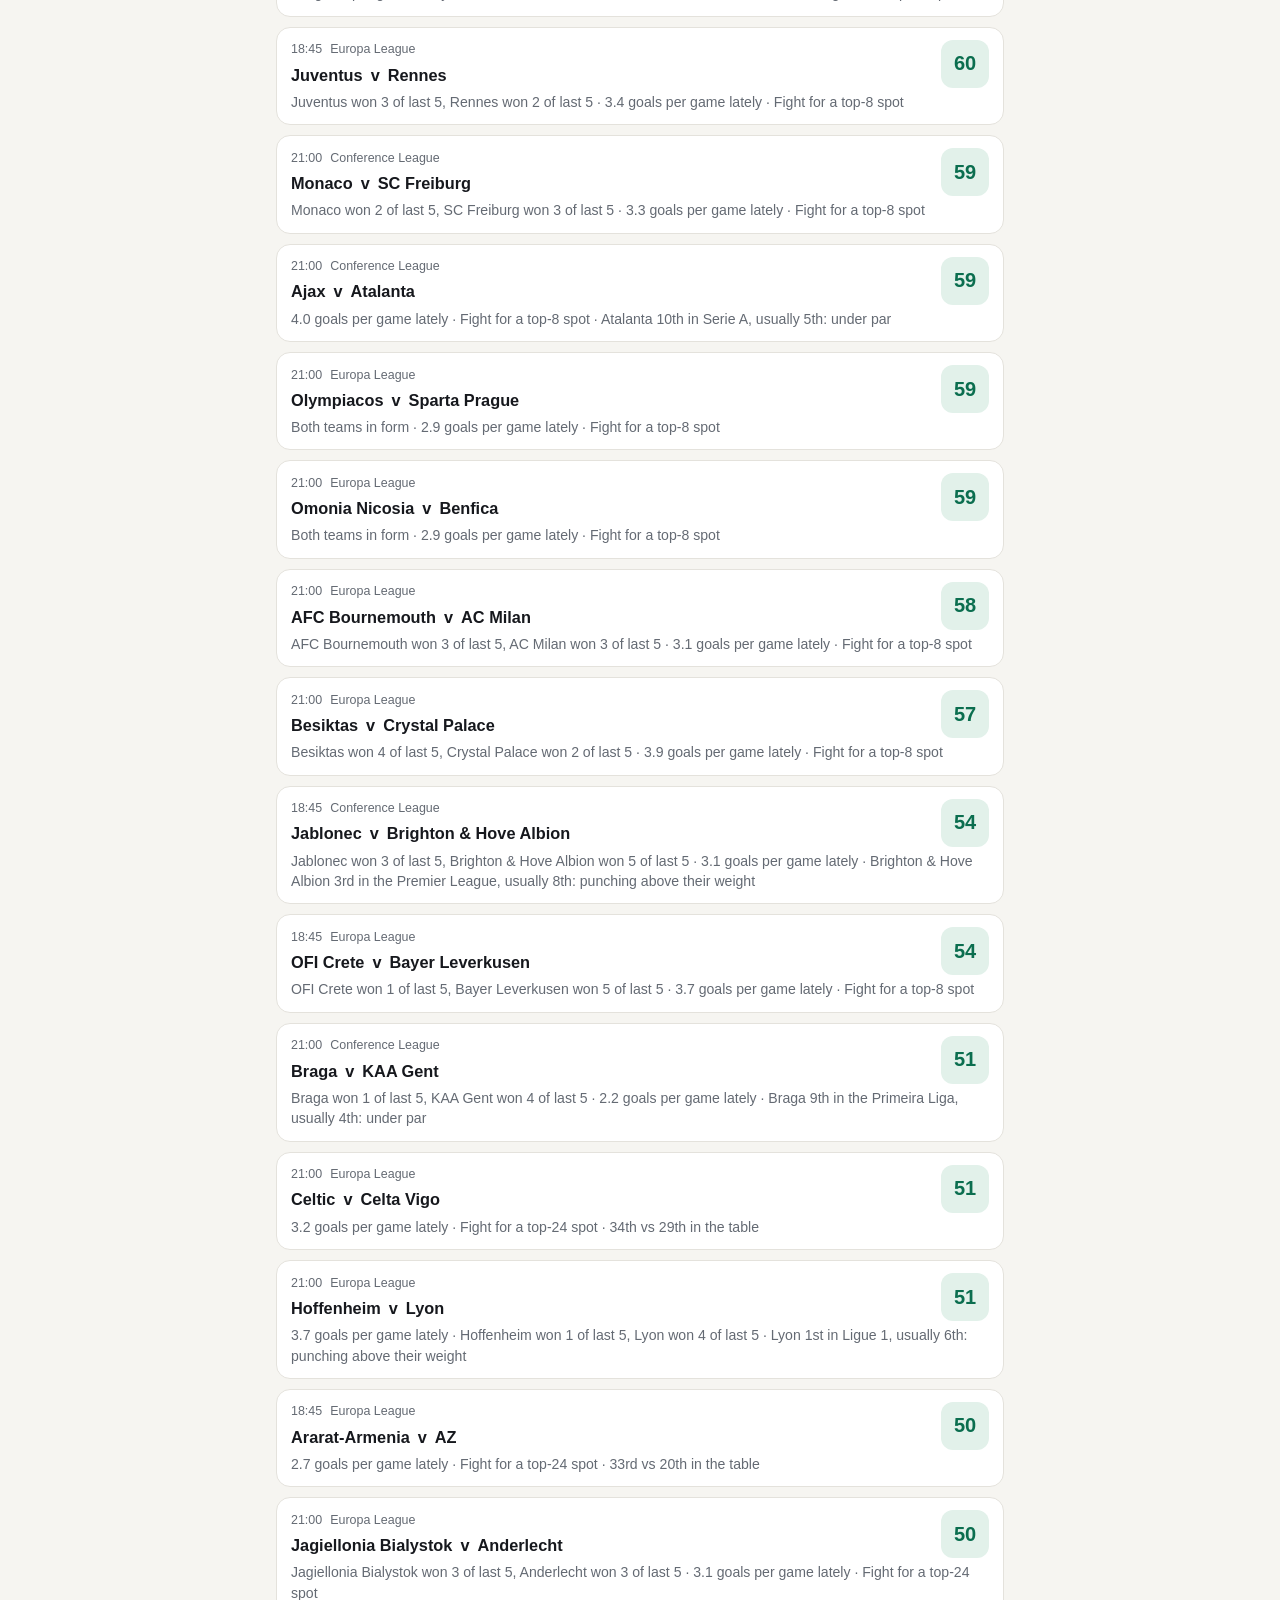
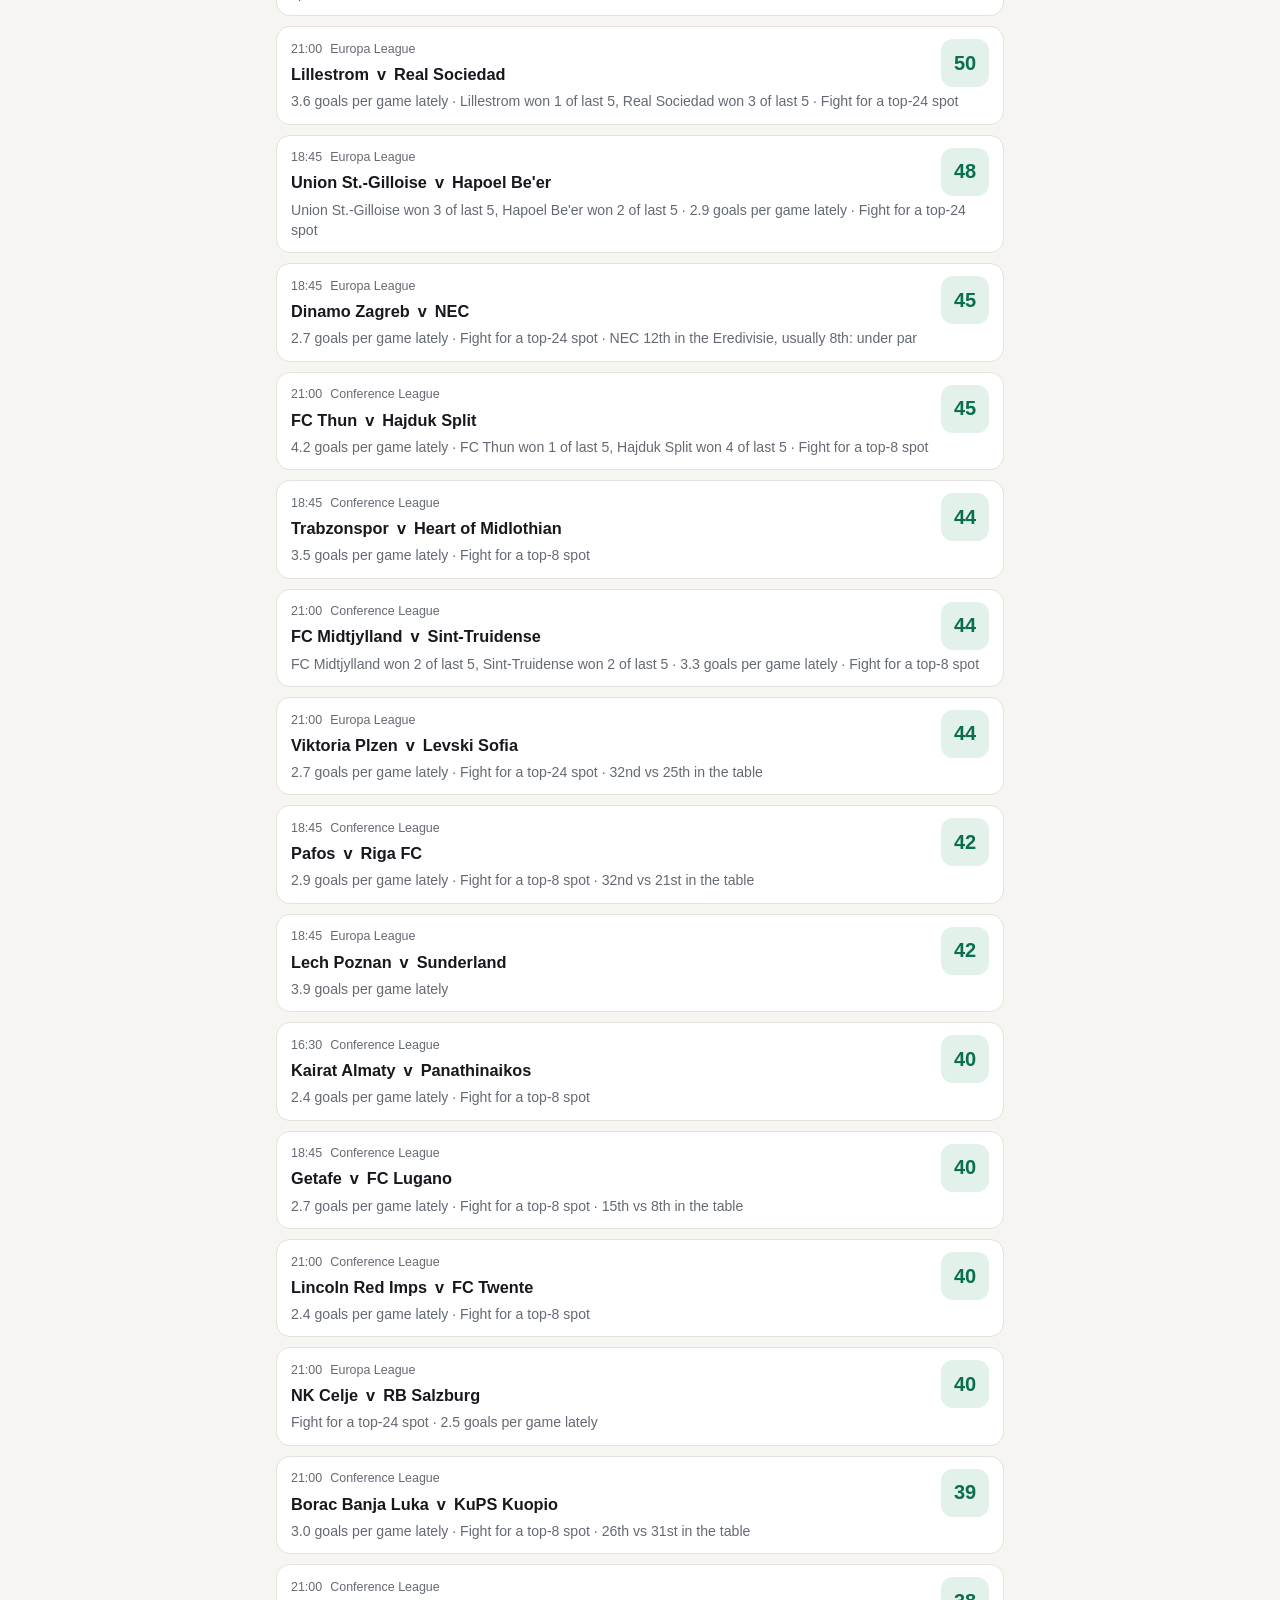
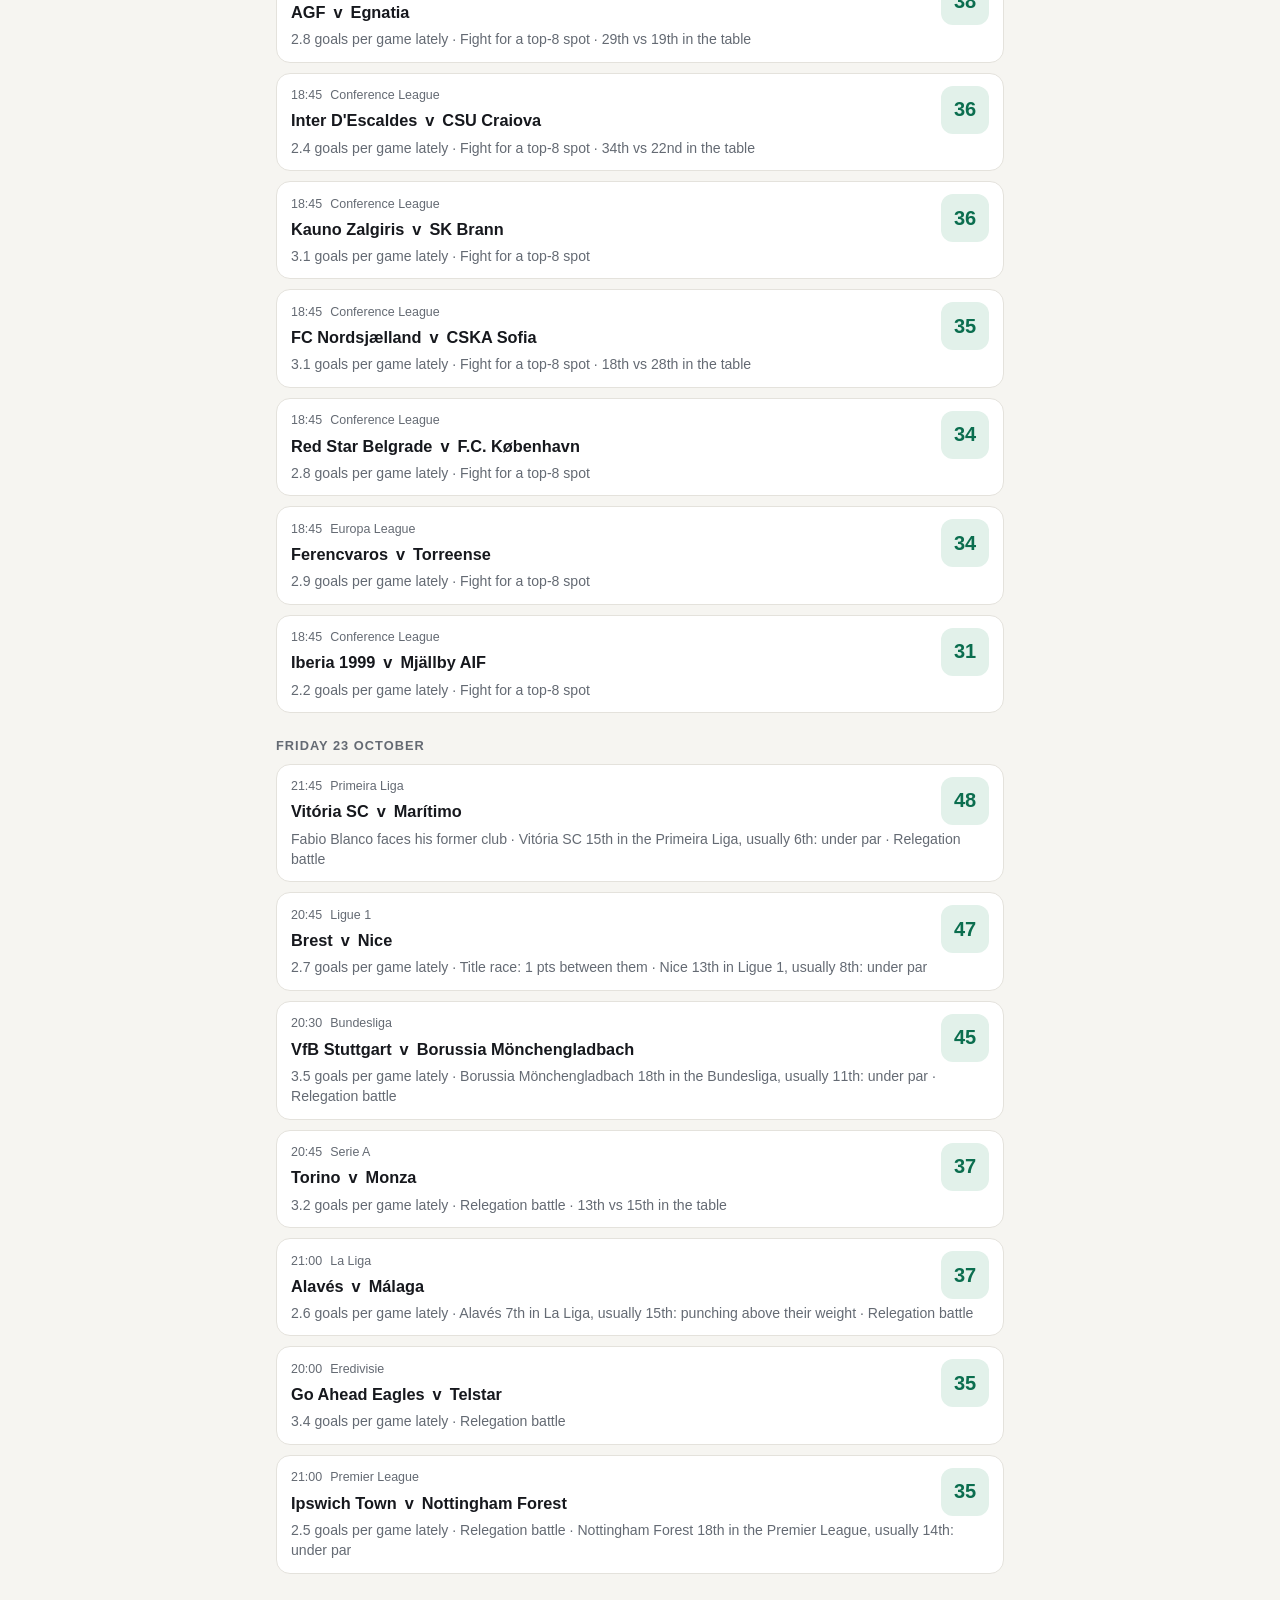
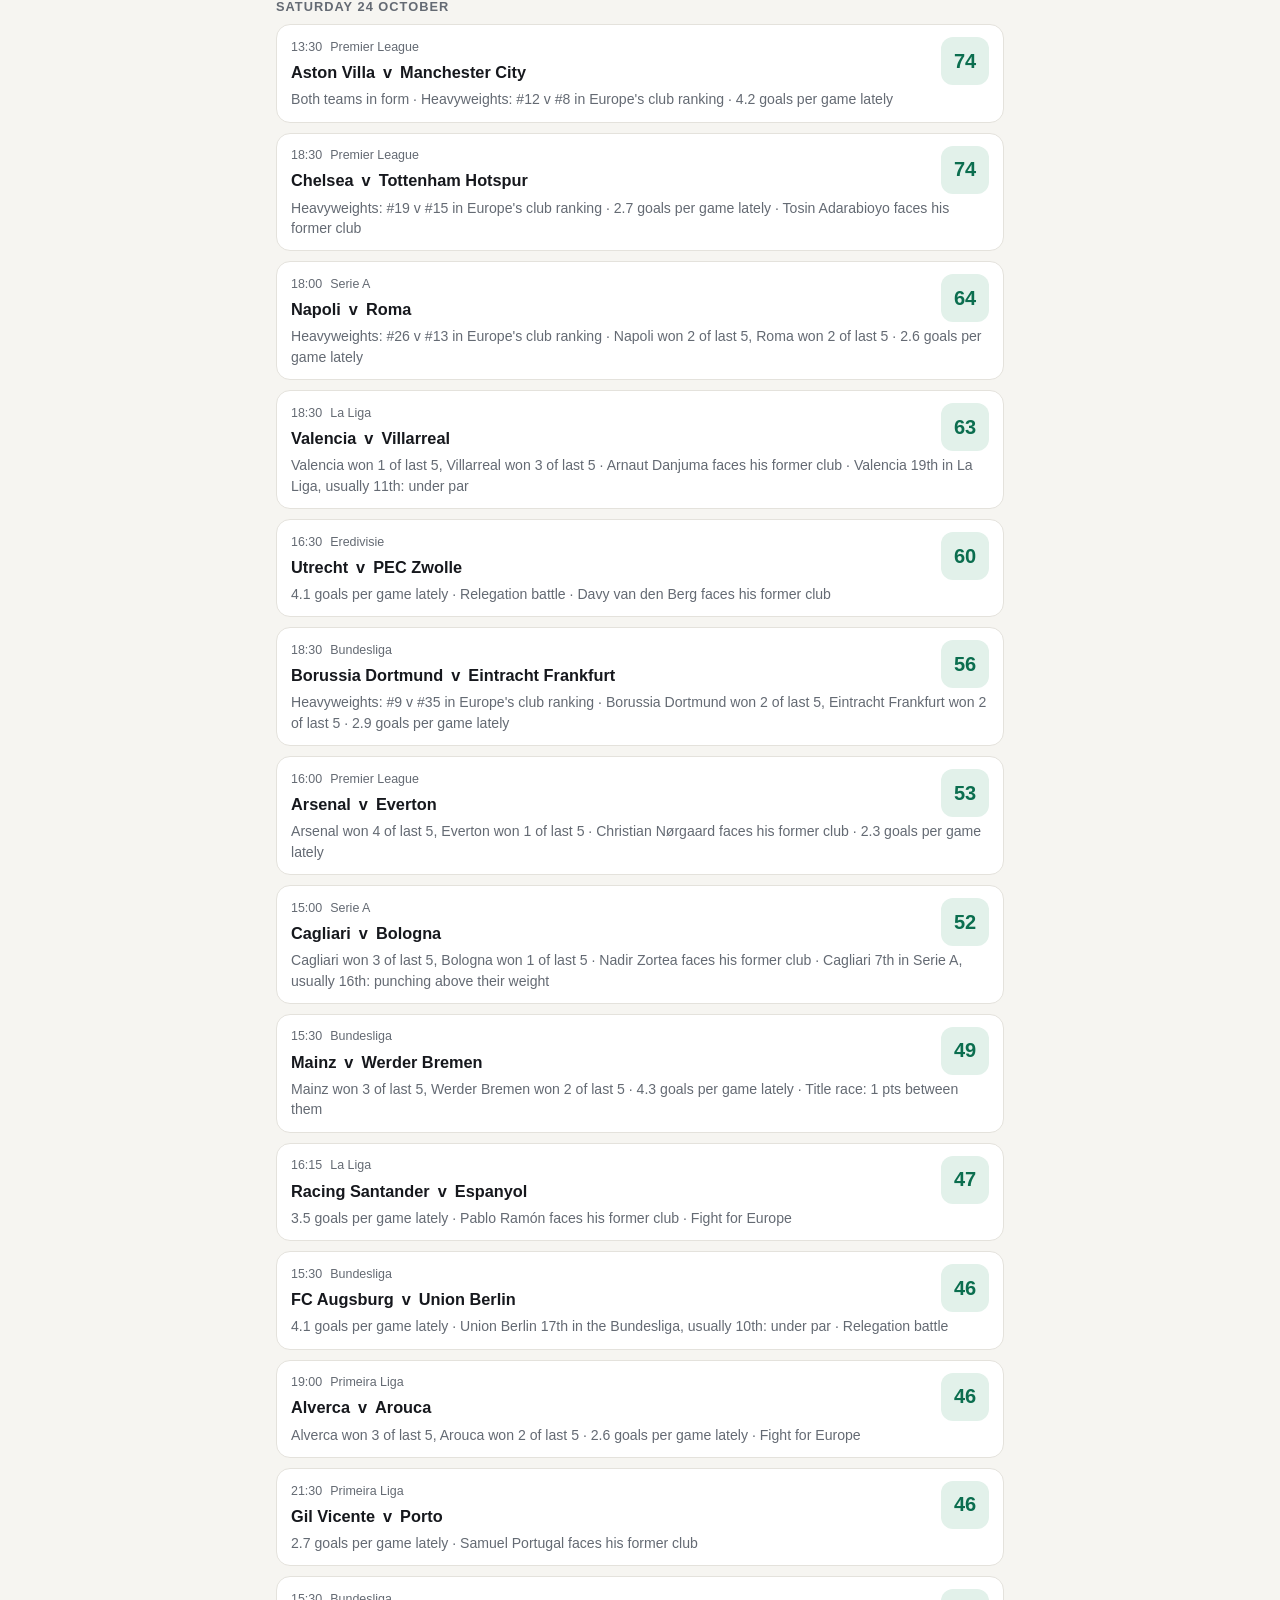
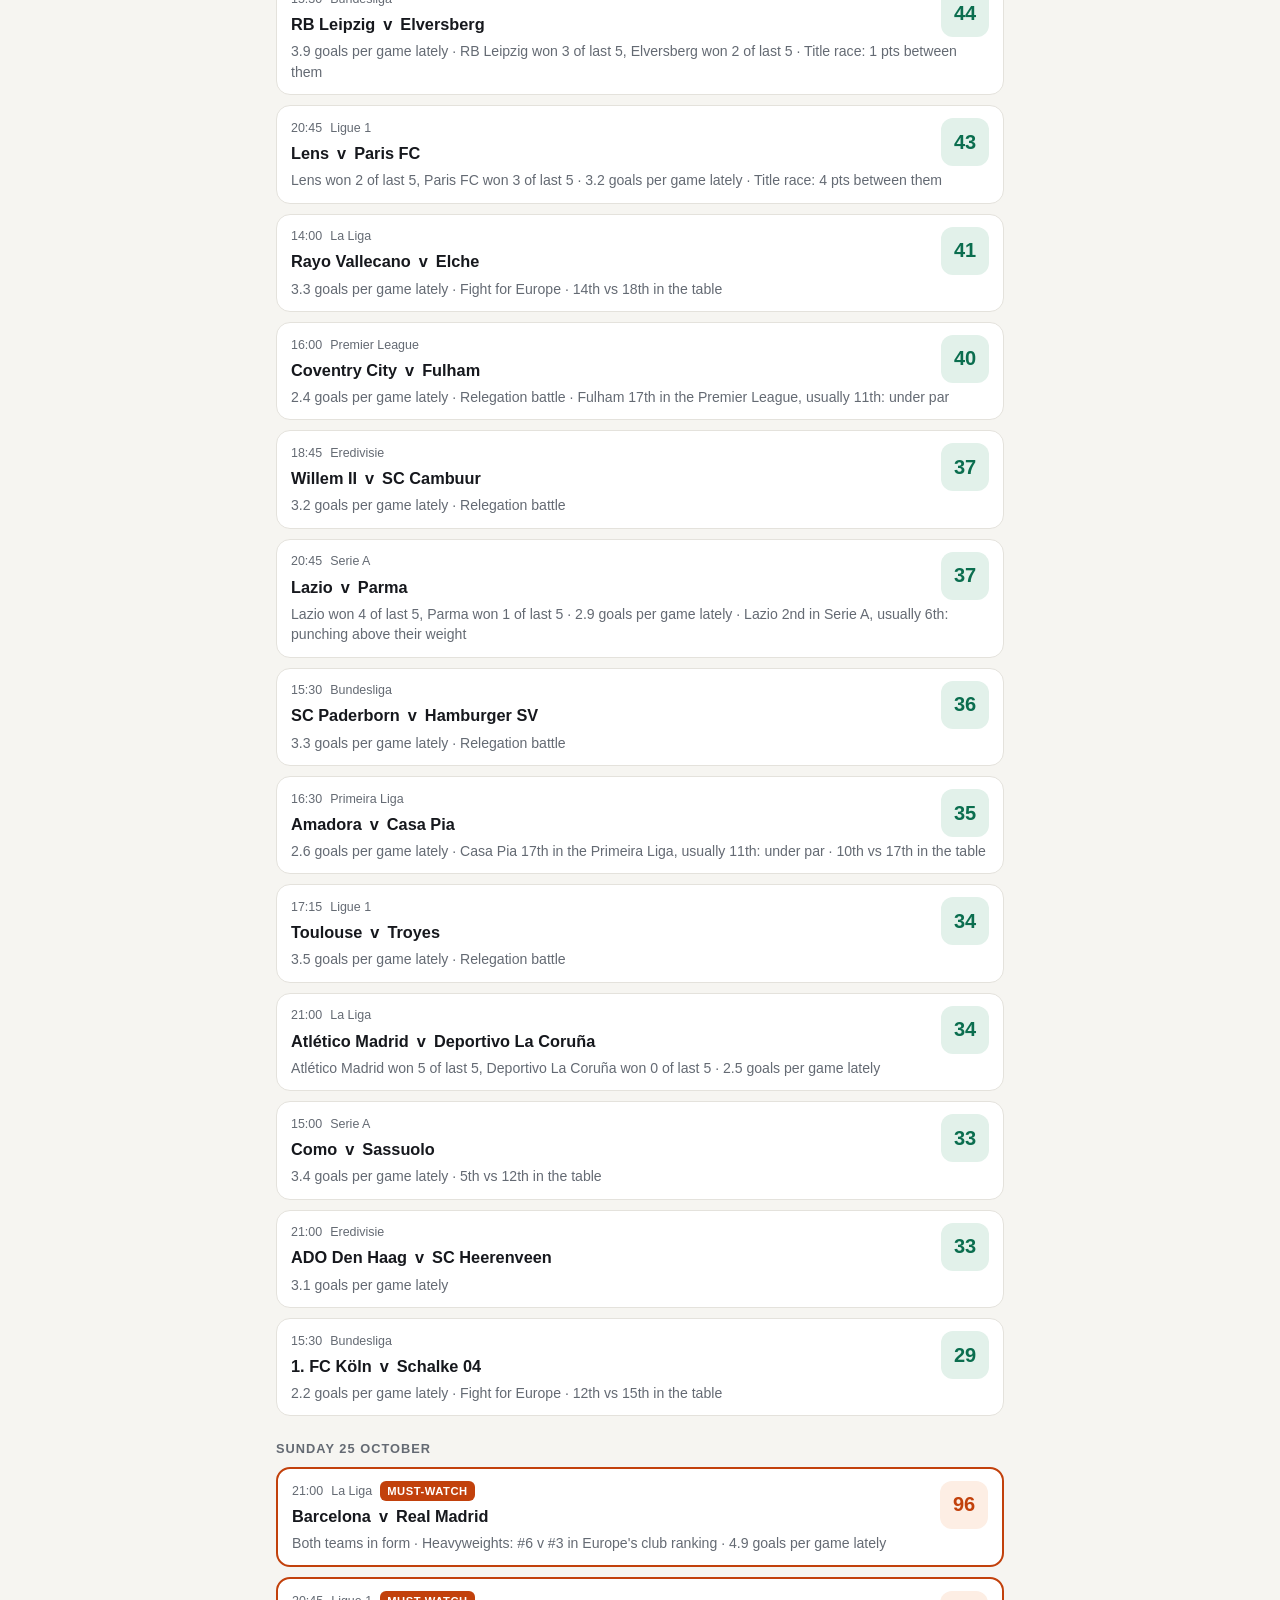
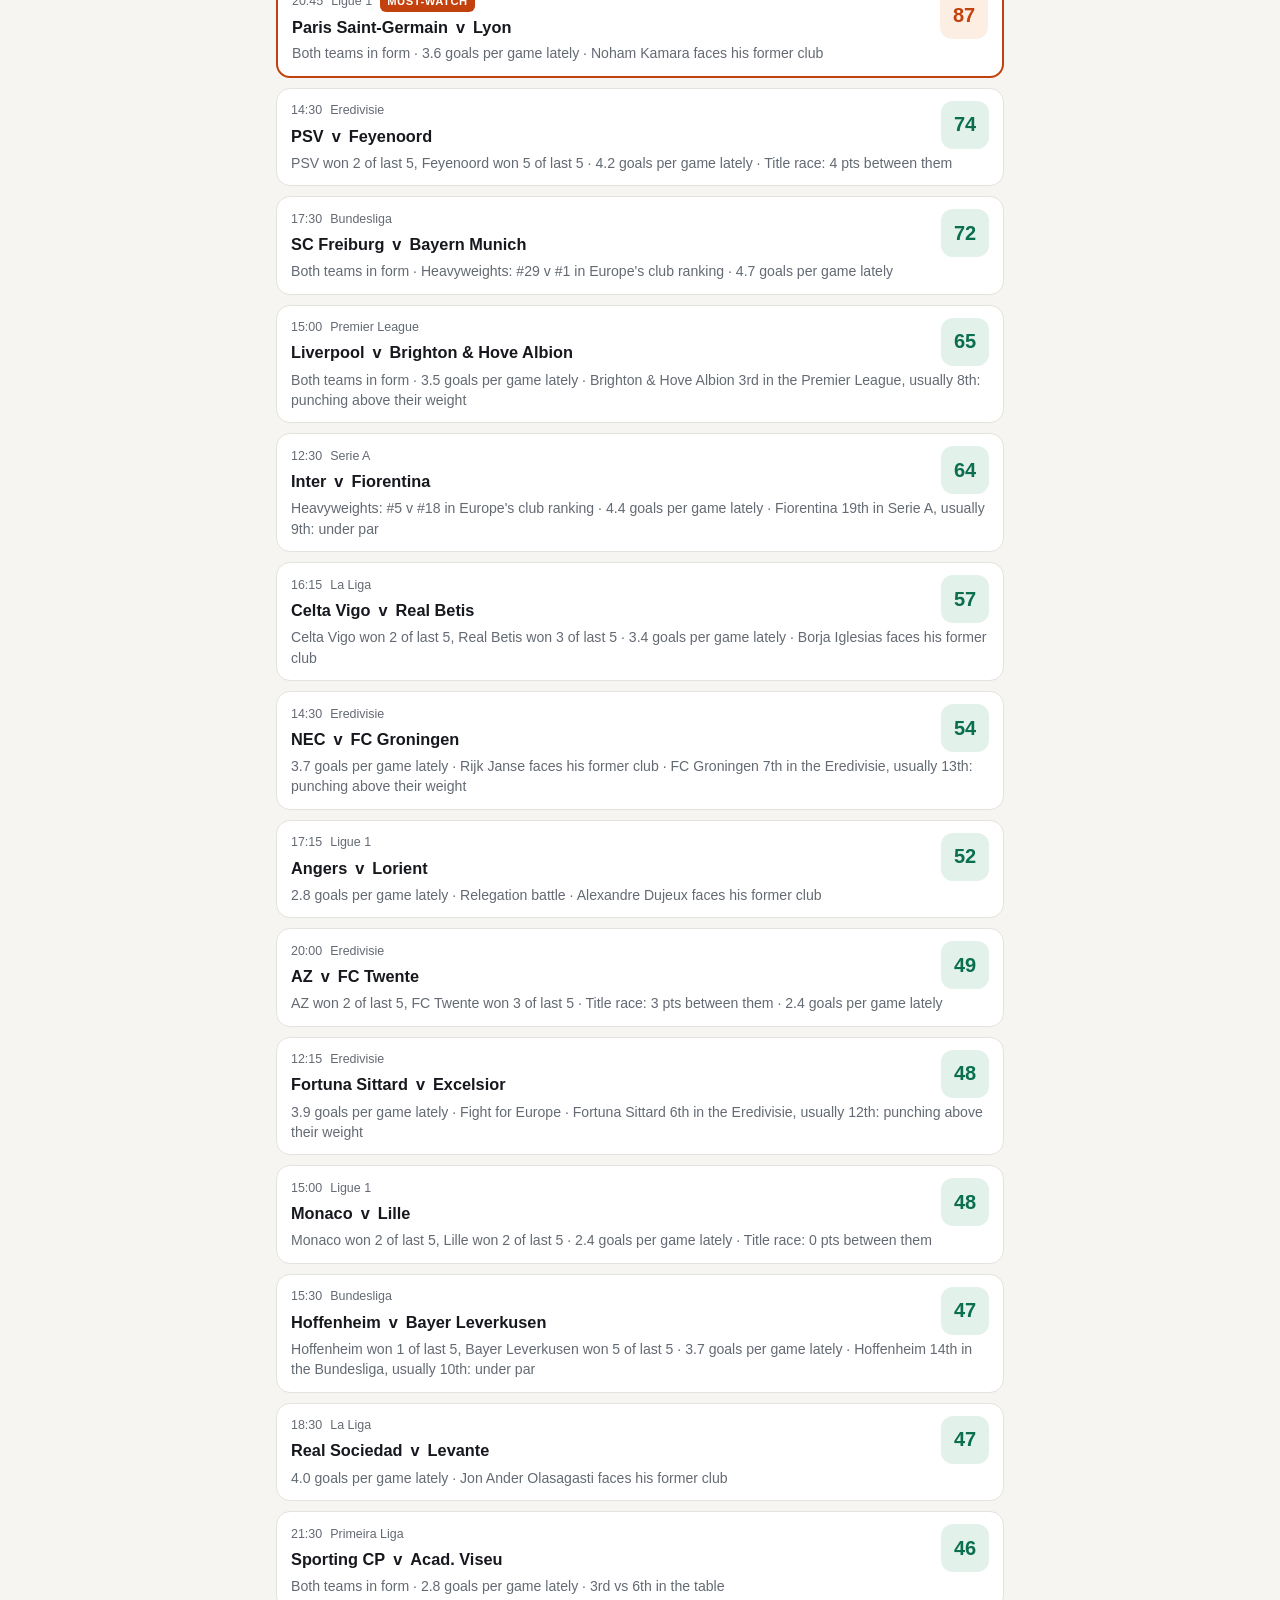
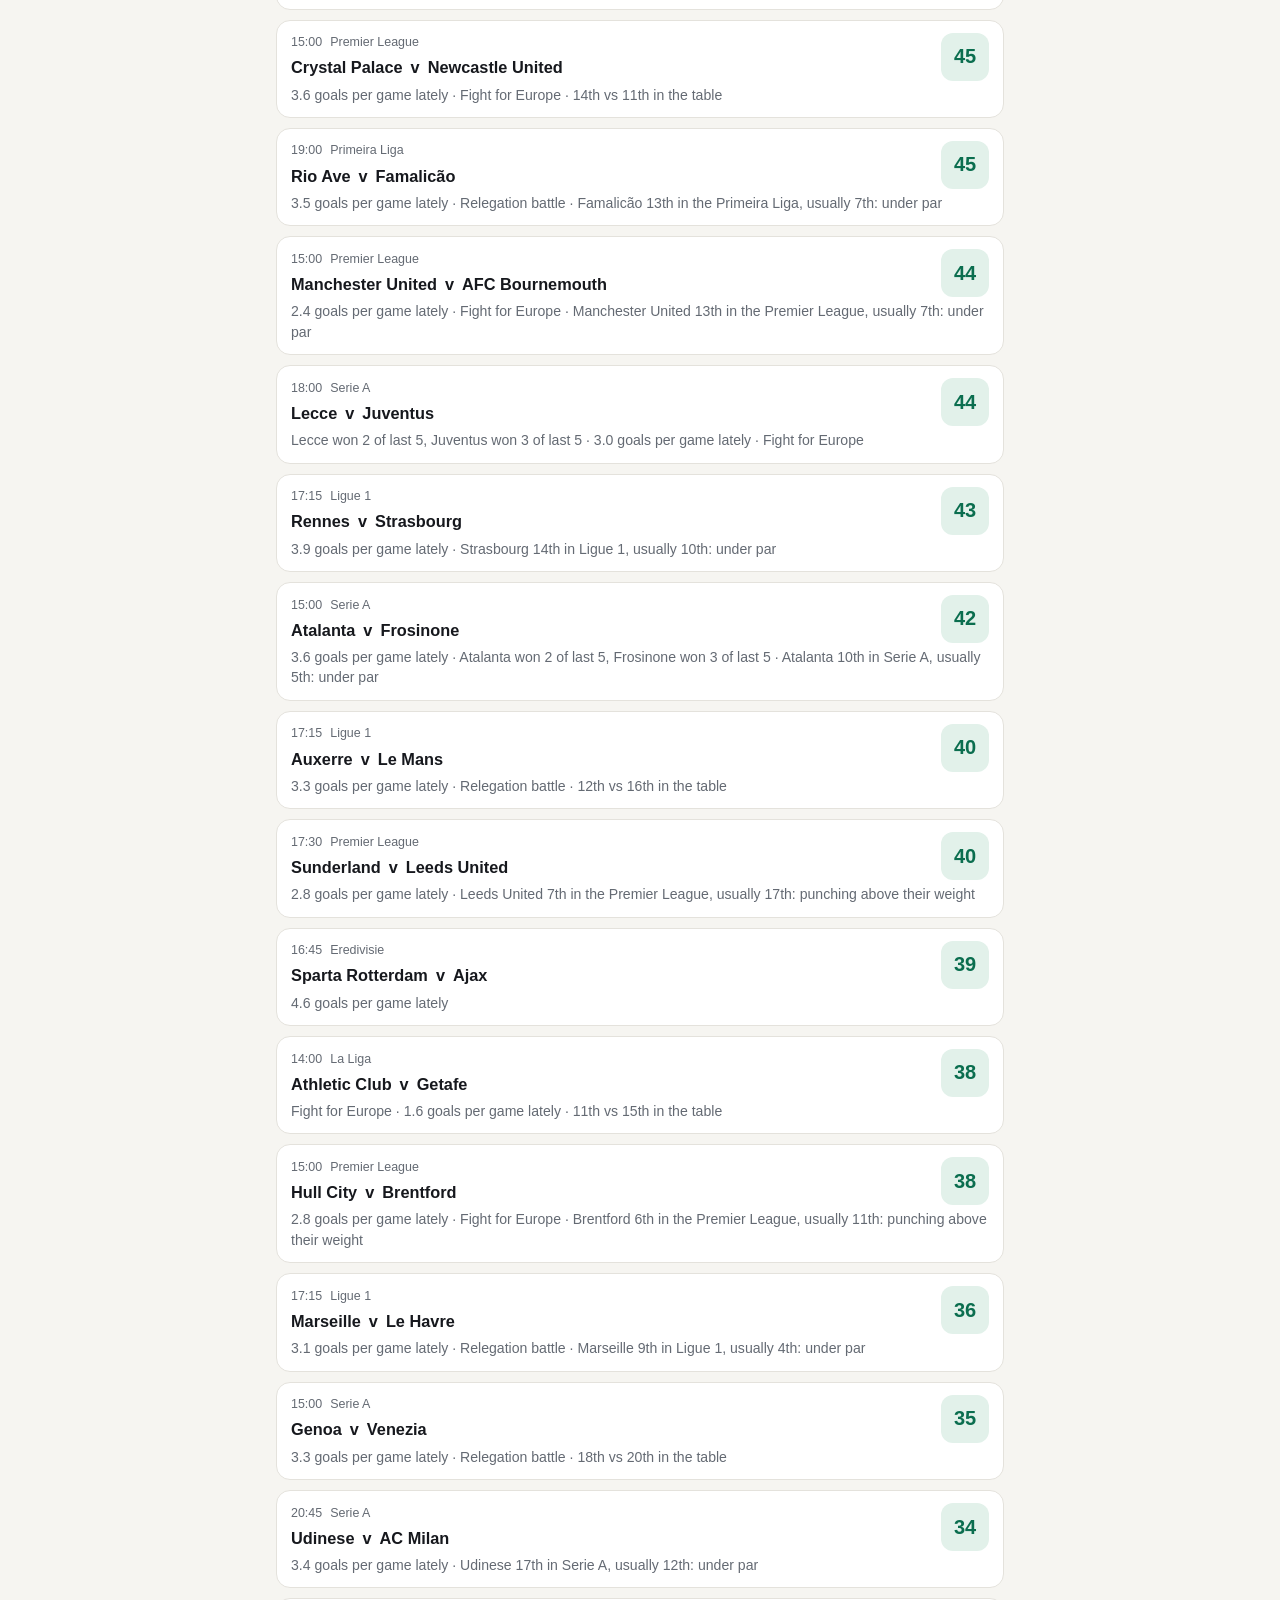
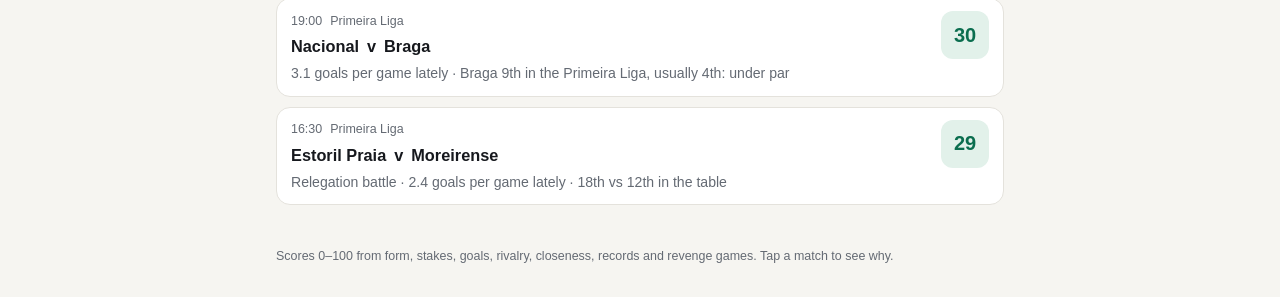
==== commit 2d2ce37c: "My Style: team style chips, a second quiz (pace, tiki-taka v counters, pressing, chaos, direct play," ====
--- a/site/index.html
+++ b/site/index.html
@@ -22,6 +22,7 @@
 
 <div class="wrap feed-bar">
   <button class="feed-btn" id="open-feed" type="button">✨ My Feed <span id="feed-name"></span></button>
+  <button class="feed-btn style-btn" id="open-style" type="button">🎨 My Style <span id="style-name"></span></button>
 </div>
 
 <nav class="controls wrap" aria-label="Filters">
@@ -63,6 +64,26 @@
   </form>
 </dialog>
 
+<dialog id="mystyle">
+  <form method="dialog" class="fav-panel">
+    <div class="fav-head">
+      <h2>My Style</h2>
+      <button class="close" value="close" aria-label="Close">×</button>
+    </div>
+    <div id="style-main">
+      <button type="button" class="quiz-cta style-cta" id="start-style-quiz">
+        <strong>🎨 Find your football style</strong>
+        <span>Tiki-taka or counters? Fast or patient? Six questions, and matches played your way move up.</span>
+      </button>
+      <h3 class="feed-sub">Styles of play</h3>
+      <div id="style-sliders"></div>
+      <label class="clash"><input type="checkbox" id="style-clash"> <span><strong>Clash of styles</strong><br><span class="hint">Boost matches where opposite philosophies meet (possession v deep block, press v build-up)</span></span></label>
+      <p class="hint">Each team's style comes from research on its coach checked against its season stats. Saved on this device only. <button type="button" class="link inline" id="style-reset">Reset</button></p>
+    </div>
+    <div id="style-quiz" hidden></div>
+  </form>
+</dialog>
+
 <dialog id="favs">
   <form method="dialog" class="fav-panel">
     <div class="fav-head">
--- a/site/style.css
+++ b/site/style.css
@@ -255,3 +255,23 @@
 .result-score { font-weight: 750; font-variant-numeric: tabular-nums; padding: 2px 10px; border-radius: 8px; background: var(--bar); }
 .result-score.veiled { color: var(--muted); }
 .more { display: block; margin: 16px auto; font: inherit; cursor: pointer; padding: 8px 16px; border-radius: 999px; border: 1px solid var(--line); background: var(--card); color: var(--ink); }
+
+/* Club badges */
+.team { display: inline-flex; align-items: center; gap: 7px; vertical-align: middle; }
+.crest { width: 20px; height: 20px; object-fit: contain; flex: none; }
+.result-line .side.away .team { justify-content: flex-end; }
+.result-line .side { min-width: 0; }
+.teams { display: flex; flex-wrap: wrap; align-items: center; gap: 4px 8px; }
+
+/* My Style */
+.feed-bar { display: flex; gap: 8px; flex-wrap: wrap; }
+.style-btn { border-color: var(--rec); color: var(--rec); background: var(--must-soft); }
+.style-btn.on { background: var(--rec); color: #fff; }
+#style-name:not(:empty)::before { content: "· "; }
+.style-cta { background: var(--rec); }
+.style-chip { font-size: 0.85em; line-height: 1; cursor: help; }
+.styles-line { font-size: 0.8rem; color: var(--muted); margin: 10px 0 0; }
+.clash { display: flex; gap: 10px; align-items: flex-start; padding: 12px 0; border-bottom: 1px solid var(--line); cursor: pointer; font-size: 0.9rem; }
+.clash input { width: 18px; height: 18px; accent-color: var(--rec); margin-top: 2px; }
+.link.inline { display: inline; margin: 0; }
+#style-main, #style-quiz { overflow-y: auto; padding-right: 6px; }
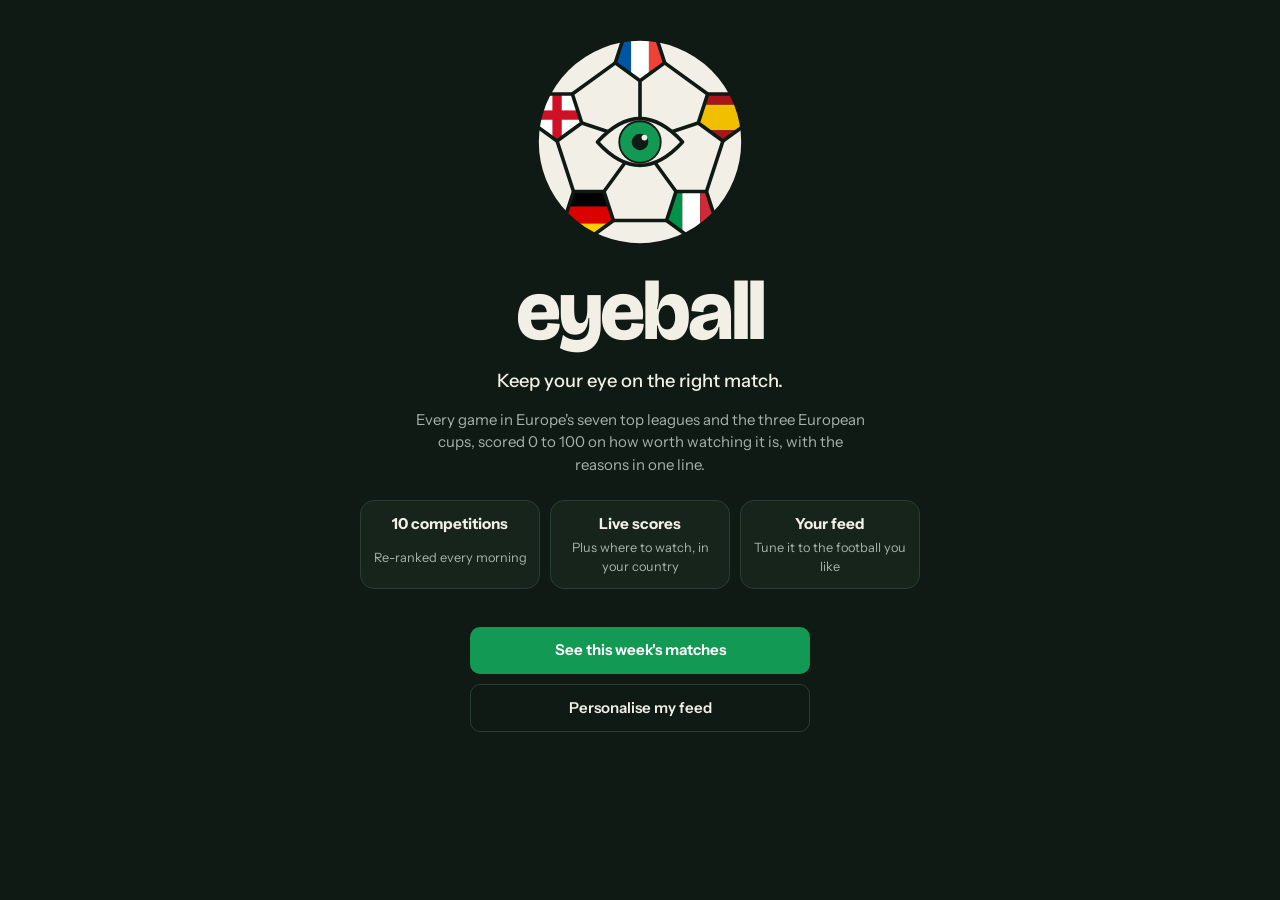
==== commit 2b6390c1: "eyeball: brand identity (logo, favicon, app icon, night/chalk/emerald, Bricolage + Instrument Sans)," ====
--- a/site/index.html
+++ b/site/index.html
@@ -3,35 +3,66 @@
 <head>
 <meta charset="utf-8">
 <meta name="viewport" content="width=device-width, initial-scale=1, viewport-fit=cover">
-<title>Match Recommender</title>
-<meta name="description" content="Which football matches are worth watching this week, and why.">
+<title>eyeball</title>
+<meta name="description" content="Keep your eye on the right match: every game in Europe's top leagues ranked 0-100, with the reasons in one line.">
+<meta name="theme-color" content="#0F1A14">
+<link rel="icon" href="brand/favicon.svg" type="image/svg+xml">
+<link rel="icon" href="brand/favicon-32.png" sizes="32x32" type="image/png">
+<link rel="apple-touch-icon" href="brand/app-icon.png">
+<link rel="preconnect" href="https://fonts.googleapis.com">
+<link rel="preconnect" href="https://fonts.gstatic.com" crossorigin>
+<link rel="stylesheet" href="https://fonts.googleapis.com/css2?family=Bricolage+Grotesque:opsz,wght@12..96,800&family=Instrument+Sans:wght@400;500;600&display=swap">
 <link rel="stylesheet" href="style.css">
 </head>
 <body>
-<header class="top">
-  <div class="wrap">
-    <h1>Worth watching</h1>
-    <p class="sub" id="updated">Loading…</p>
+
+<section id="landing" class="landing" hidden>
+  <div class="landing-inner">
+    <img class="landing-logo" src="brand/logo.svg" alt="eyeball logo: a football with an eye at its centre" width="220" height="220">
+    <h1 class="wordmark big">eyeball</h1>
+    <p class="tagline">Keep your eye on the right match.</p>
+    <p class="pitch">Every game in Europe's seven top leagues and the three European cups, scored 0 to 100 on how worth watching it is, with the reasons in one line.</p>
+    <ul class="facts">
+      <li><strong>10 competitions</strong><span>Re-ranked every morning</span></li>
+      <li><strong>Live scores</strong><span>Plus where to watch, in your country</span></li>
+      <li><strong>Your feed</strong><span>Tune it to the football you like</span></li>
+    </ul>
+    <div class="landing-cta">
+      <button type="button" class="primary" id="enter">See this week's matches</button>
+      <button type="button" class="secondary" id="enter-quiz">Personalise my feed</button>
+    </div>
+  </div>
+</section>
+
+<div id="app">
+<header class="appbar">
+  <div class="wrap appbar-inner">
+    <button type="button" class="brand-link" id="home" aria-label="eyeball home">
+      <img src="brand/logo.svg" alt="" width="34" height="34">
+      <span class="wordmark">eyeball</span>
+    </button>
+    <div class="appbar-tools">
+      <label class="tool country-pick" title="Where to watch: uses your device's time zone, nothing is sent anywhere">
+        <span aria-hidden="true">📺</span>
+        <select id="country" aria-label="Country for where to watch"></select>
+      </label>
+      <button class="tool fav-btn" id="open-favs" type="button" aria-label="Favourite teams">★ <span id="fav-count"></span></button>
+    </div>
   </div>
 </header>
 
-<div class="wrap tabs" role="tablist" aria-label="View">
-  <button type="button" role="tab" data-view="week" aria-selected="true">This week</button>
-  <button type="button" role="tab" data-view="results" aria-selected="false">Results</button>
+<div class="wrap controls-area">
+  <p class="sub" id="updated">Loading…</p>
+  <div class="tabs" role="tablist" aria-label="View">
+    <button type="button" role="tab" data-view="week" aria-selected="true">This week</button>
+    <button type="button" role="tab" data-view="results" aria-selected="false">Results</button>
+  </div>
+  <div class="feed-bar">
+    <button class="feed-btn" id="open-feed" type="button"><span>✨ My Feed</span> <span id="feed-name"></span></button>
+    <button class="feed-btn style-btn" id="open-style" type="button"><span>🎨 My Style</span> <span id="style-name"></span></button>
+  </div>
+  <button type="button" class="filter-btn" id="open-comps"><span aria-hidden="true">⛃</span> <span id="comps-label">All competitions</span> <span aria-hidden="true">▾</span></button>
 </div>
-
-<div class="wrap feed-bar">
-  <button class="feed-btn" id="open-feed" type="button">✨ My Feed <span id="feed-name"></span></button>
-  <button class="feed-btn style-btn" id="open-style" type="button">🎨 My Style <span id="style-name"></span></button>
-</div>
-
-<nav class="controls wrap" aria-label="Filters">
-  <div class="chips" id="competitions" role="group" aria-label="Competitions"></div>
-  <label class="country-pick" title="Where to watch: uses your device's time zone, nothing is sent anywhere">📺
-    <select id="country" aria-label="Country for where to watch"></select>
-  </label>
-  <button class="fav-btn" id="open-favs" type="button">★ Favourites <span id="fav-count"></span></button>
-</nav>
 
 <main class="wrap" id="days" aria-live="polite"></main>
 
@@ -84,22 +115,36 @@
   </form>
 </dialog>
 
+<dialog id="comps">
+  <form method="dialog" class="fav-panel">
+    <div class="fav-head">
+      <h2>Competitions</h2>
+      <button class="close" value="close" aria-label="Close">×</button>
+    </div>
+    <div class="chips wrap-chips" id="competitions" role="group" aria-label="Competitions"></div>
+    <div class="comps-actions">
+      <button type="button" class="link inline" id="comps-all">Show all</button>
+      <button type="button" class="link inline" id="comps-none">Hide all</button>
+    </div>
+  </form>
+</dialog>
+
 <dialog id="favs">
   <form method="dialog" class="fav-panel">
     <div class="fav-head">
       <h2>Favourite teams</h2>
       <button class="close" value="close" aria-label="Close">×</button>
     </div>
-    <p class="hint">Their matches get a +<span id="boost"></span> boost. Saved on this device.</p>
+    <p class="hint">Their matches are outlined in gold and come first each day<span id="boost" hidden></span>. Saved on this device.</p>
     <input type="search" id="fav-search" placeholder="Search teams" autocomplete="off">
     <div class="fav-list" id="fav-list"></div>
   </form>
 </dialog>
 
 <footer class="wrap foot">
-  Scores 0–100 from form, stakes, goals, rivalry, closeness, records and revenge games.
-  Tap a match to see why.
+  <span class="wordmark small">eyeball</span> scores every match 0–100 from form, stakes, goals, big clubs, rivalries, revenge, surprise teams and close games. Tap a match to see why.
 </footer>
+</div>
 
 <script src="app.js"></script>
 </body>
--- a/site/style.css
+++ b/site/style.css
@@ -1,38 +1,25 @@
+/* eyeball brand (brand/BRAND.md): one night theme by design.
+   night #0F1A14 · chalk #F2EFE6 · emerald #129A55 · muted #A7B3A9 */
 :root {
-  --bg: #f6f5f1;
-  --card: #ffffff;
-  --ink: #16181d;
-  --muted: #646a73;
-  --line: #e4e2dc;
-  --accent: #0b6e4f;
-  --accent-soft: #e2f1ea;
-  --must: #c2410c;
-  --must-soft: #fdeee4;
-  --fav: #b7791f;
-  --gold: #d4a017;
-  --rec: #d98a1c;
-  --bar: #d9d6ce;
-  --live: #d92d20;
-  color-scheme: light;
-}
-@media (prefers-color-scheme: dark) {
-  :root {
-    --bg: #111317;
-    --card: #1a1d23;
-    --ink: #eceae4;
-    --muted: #9aa0a9;
-    --line: #2a2e36;
-    --accent: #4cc490;
-    --accent-soft: #173a2c;
-    --must: #fb8a4c;
-    --must-soft: #3a2116;
-    --fav: #e3b04b;
-    --gold: #e8b931;
-    --rec: #e8a44a;
-    --bar: #343841;
-    --live: #ff6b5e;
-    color-scheme: dark;
-  }
+  --night: #0F1A14;
+  --bg: #0F1A14;
+  --card: #16241B;
+  --raised: #1E2F24;
+  --ink: #F2EFE6;
+  --muted: #A7B3A9;
+  --line: #2A3D31;
+  --accent: #129A55;
+  --accent-soft: #123826;
+  --must: #129A55;
+  --must-soft: #123826;
+  --fav: #E8B931;
+  --gold: #E8B931;
+  --rec: #E0A33B;
+  --bar: #2A3D31;
+  --live: #FF6B5E;
+  --display: "Bricolage Grotesque", "Arial Black", system-ui, sans-serif;
+  --sans: "Instrument Sans", -apple-system, BlinkMacSystemFont, "Segoe UI", Roboto, sans-serif;
+  color-scheme: dark;
 }
 
 * { box-sizing: border-box; }
@@ -41,25 +28,52 @@
   margin: 0;
   background: var(--bg);
   color: var(--ink);
-  font: 15px/1.45 -apple-system, BlinkMacSystemFont, "Segoe UI", Roboto, sans-serif;
+  font: 15px/1.5 var(--sans);
   padding-bottom: env(safe-area-inset-bottom, 0px);
 }
-.wrap { max-width: 760px; margin: 0 auto; padding-inline: 16px; }
-
-.top { padding-top: calc(env(safe-area-inset-top, 0px) + 24px); padding-bottom: 8px; }
-h1 { margin: 0; font-size: 1.7rem; letter-spacing: -0.02em; }
-.sub { margin: 4px 0 0; color: var(--muted); font-size: 0.85rem; }
-
-.controls {
-  position: sticky; top: 0; z-index: 2;
-  display: flex; gap: 8px; align-items: center;
-  padding-block: 10px;
-  background: var(--bg);
-  border-bottom: 1px solid var(--line);
-}
-.chips { display: flex; gap: 6px; overflow-x: auto; flex: 1; scrollbar-width: none; }
+.wrap { max-width: 760px; margin: 0 auto; padding-left: max(16px, env(safe-area-inset-left, 0px)); padding-right: max(16px, env(safe-area-inset-right, 0px)); }
+h1, h2, h3 { text-wrap: balance; }
+.wordmark { font-family: var(--display); font-weight: 800; letter-spacing: -0.04em; line-height: 1; }
+.wordmark.small { font-size: 1em; }
+.sub { margin: 0; color: var(--muted); font-size: 0.82rem; }
+button:focus-visible, select:focus-visible, input:focus-visible { outline: 2px solid var(--accent); outline-offset: 2px; }
+
+/* Landing */
+.landing { min-height: 100%; display: grid; place-items: center; padding: max(32px, env(safe-area-inset-top, 0px)) 20px 48px; }
+.landing-inner { max-width: 560px; display: flex; flex-direction: column; align-items: center; text-align: center; gap: 14px; }
+.landing-logo { width: min(220px, 56vw); height: auto; }
+.wordmark.big { font-size: clamp(3rem, 14vw, 5.2rem); margin: 4px 0 0; }
+.tagline { margin: 0; font-size: 1.15rem; font-weight: 500; }
+.pitch { margin: 0; color: var(--muted); max-width: 46ch; }
+.facts { list-style: none; padding: 0; margin: 10px 0; display: grid; grid-template-columns: repeat(3, minmax(0, 1fr)); gap: 10px; width: 100%; }
+.facts li { background: var(--card); border: 1px solid var(--line); border-radius: 14px; padding: 12px 10px; display: grid; gap: 2px; }
+.facts strong { font-size: 0.95rem; }
+.facts span { color: var(--muted); font-size: 0.8rem; }
+.landing-cta { display: flex; flex-direction: column; gap: 10px; width: 100%; max-width: 340px; margin-top: 6px; }
+.secondary { font: inherit; font-weight: 600; cursor: pointer; width: 100%; padding: 12px; border-radius: 10px; background: transparent; color: var(--ink); border: 1px solid var(--line); }
+@media (max-width: 520px) { .facts { grid-template-columns: 1fr; } .facts li { grid-template-columns: auto 1fr; gap: 10px; text-align: left; align-items: baseline; } }
+
+/* App bar */
+.appbar { position: sticky; top: 0; z-index: 3; background: var(--bg); border-bottom: 1px solid var(--line); padding-top: env(safe-area-inset-top, 0px); }
+.appbar-inner { display: flex; align-items: center; justify-content: space-between; gap: 12px; padding-block: 10px; }
+.brand-link { all: unset; display: flex; align-items: center; gap: 9px; cursor: pointer; color: var(--ink); }
+.brand-link:focus-visible { outline: 2px solid var(--accent); outline-offset: 4px; border-radius: 8px; }
+.brand-link .wordmark { font-size: 1.6rem; }
+.appbar-tools { display: flex; align-items: center; gap: 8px; }
+.tool { display: flex; align-items: center; gap: 4px; height: 36px; padding: 0 10px; border-radius: 10px; border: 1px solid var(--line); background: var(--card); color: var(--ink); font: inherit; font-size: 0.85rem; cursor: pointer; }
+.tool select { border: none; background: transparent; color: var(--ink); font: inherit; max-width: 7.5em; cursor: pointer; }
+.fav-btn { color: var(--gold); font-weight: 600; }
+
+/* Controls under the app bar */
+.controls-area { display: grid; gap: 12px; padding-block: 14px 4px; }
+.tabs { display: grid; grid-template-columns: 1fr 1fr; padding: 4px; gap: 4px; background: var(--card); border: 1px solid var(--line); border-radius: 14px; }
+.tabs button { font: inherit; font-family: var(--display); font-weight: 800; letter-spacing: -0.02em; font-size: 1.1rem; padding: 12px; border-radius: 10px; border: none; background: transparent; color: var(--muted); cursor: pointer; }
+.tabs button[aria-selected="true"] { background: var(--ink); color: var(--night); }
+.filter-btn { justify-self: start; font: inherit; font-size: 0.88rem; display: flex; gap: 8px; align-items: center; padding: 7px 12px; border-radius: 999px; border: 1px solid var(--line); background: var(--card); color: var(--ink); cursor: pointer; }
+.comps-actions { display: flex; gap: 16px; }
+.chips { display: flex; gap: 6px; overflow-x: auto; scrollbar-width: none; }
 .chips::-webkit-scrollbar { display: none; }
-.chip, .fav-btn {
+.chip {
   flex: none;
   border: 1px solid var(--line);
   background: var(--card);
@@ -71,7 +85,6 @@
   white-space: nowrap;
 }
 .chip[aria-pressed="true"] { background: var(--accent); border-color: var(--accent); color: #fff; }
-.fav-btn { color: var(--fav); font-weight: 600; }
 
 .day h2 {
   font-size: 0.8rem; text-transform: uppercase; letter-spacing: 0.08em;
@@ -106,13 +119,13 @@
   min-width: 48px; height: 48px; border-radius: 12px;
   display: grid; place-items: center;
   font-weight: 750; font-size: 1.25rem; font-variant-numeric: tabular-nums;
-  background: var(--accent-soft); color: var(--accent);
+  background: var(--raised); color: var(--ink);
 }
 .must .score { background: var(--must-soft); color: var(--must); }
 .badge {
   font-size: 0.7rem; font-weight: 700; text-transform: uppercase; letter-spacing: 0.05em;
   padding: 2px 7px; border-radius: 6px;
-  background: var(--must); color: #fff;
+  background: var(--must); color: var(--night);
 }
 
 .breakdown { padding: 0 14px 14px; border-top: 1px dashed var(--line); }
@@ -177,30 +190,24 @@
 .watch { grid-column: 1 / -1; font-size: 0.8rem; color: var(--muted); }
 .watch-detail { margin: 0; padding: 10px 14px 0; font-size: 0.85rem; }
 .watch-detail a { color: var(--accent); }
-.country-pick {
-  flex: none; display: flex; align-items: center; gap: 4px;
-  border: 1px solid var(--line); background: var(--card); border-radius: 999px;
-  padding: 2px 4px 2px 10px; font-size: 0.85rem;
-}
-.country-pick select {
-  border: none; background: transparent; color: var(--ink); font: inherit;
-  max-width: 9.5em; padding: 4px 2px; cursor: pointer;
-}
 
 /* Recommended tier */
 .badge.rec { background: transparent; color: var(--rec); border: 1px solid var(--rec); }
-.card.rec .score { background: var(--must-soft); color: var(--rec); }
+.card.rec .score { background: #3a2c12; color: var(--rec); }
+.must .score { background: var(--must); color: var(--night); }
 .mult { color: var(--accent); font-weight: 600; }
 
 /* My Feed */
-.feed-bar { padding-bottom: 6px; }
+.feed-bar { display: grid; grid-template-columns: 1fr 1fr; gap: 10px; }
 .feed-btn {
-  font: inherit; font-weight: 650; cursor: pointer;
-  border: 1px solid var(--accent); color: var(--accent); background: var(--accent-soft);
-  border-radius: 999px; padding: 7px 14px;
-}
-.feed-btn.on { background: var(--accent); color: #fff; }
-#feed-name:not(:empty)::before { content: "· "; }
+  font: inherit; font-weight: 600; cursor: pointer; min-height: 48px;
+  display: flex; flex-direction: column; align-items: center; justify-content: center; gap: 1px;
+  border: 1px solid var(--accent); color: var(--ink); background: var(--accent-soft);
+  border-radius: 12px; padding: 8px 12px;
+}
+.feed-btn #feed-name, .feed-btn #style-name { font-size: 0.75rem; font-weight: 500; color: var(--muted); }
+.feed-btn.on { background: var(--accent); color: var(--night); }
+.feed-btn.on #feed-name, .feed-btn.on #style-name { color: var(--night); }
 .quiz-cta {
   all: unset; box-sizing: border-box; cursor: pointer; display: grid; gap: 4px; width: 100%;
   padding: 14px; border-radius: 12px; background: var(--accent); color: #fff;
@@ -258,20 +265,27 @@
 
 /* Club badges */
 .team { display: inline-flex; align-items: center; gap: 7px; vertical-align: middle; }
-.crest { width: 20px; height: 20px; object-fit: contain; flex: none; }
+.crest { width: 22px; height: 22px; object-fit: contain; flex: none; background: var(--ink); border-radius: 50%; padding: 2px; }
 .result-line .side.away .team { justify-content: flex-end; }
 .result-line .side { min-width: 0; }
 .teams { display: flex; flex-wrap: wrap; align-items: center; gap: 4px 8px; }
 
 /* My Style */
-.feed-bar { display: flex; gap: 8px; flex-wrap: wrap; }
-.style-btn { border-color: var(--rec); color: var(--rec); background: var(--must-soft); }
-.style-btn.on { background: var(--rec); color: #fff; }
-#style-name:not(:empty)::before { content: "· "; }
+.style-btn { border-color: var(--rec); background: #2e2512; }
+.style-btn.on { background: var(--rec); color: var(--night); }
 .style-cta { background: var(--rec); }
-.style-chip { font-size: 0.85em; line-height: 1; cursor: help; }
+.style-chip { font-size: 0.72em; line-height: 1; cursor: help; background: var(--ink); border-radius: 50%; width: 1.7em; height: 1.7em; display: inline-grid; place-items: center; flex: none; }
 .styles-line { font-size: 0.8rem; color: var(--muted); margin: 10px 0 0; }
 .clash { display: flex; gap: 10px; align-items: flex-start; padding: 12px 0; border-bottom: 1px solid var(--line); cursor: pointer; font-size: 0.9rem; }
 .clash input { width: 18px; height: 18px; accent-color: var(--rec); margin-top: 2px; }
 .link.inline { display: inline; margin: 0; }
 #style-main, #style-quiz { overflow-y: auto; padding-right: 6px; }
+
+/* Frozen pre-match score on results */
+.interest { margin-left: auto; font-weight: 750; font-variant-numeric: tabular-nums; font-size: 0.8rem;
+  padding: 1px 8px; border-radius: 999px; background: var(--accent-soft); color: var(--accent); }
+.interest.must { background: var(--must-soft); color: var(--must); }
+.interest.rec { background: #3a2c12; color: var(--rec); }
+.before { margin: 0 0 10px; font-size: 0.86rem; }
+.quiet.block { display: block; margin-top: 2px; }
+.card.result .meta { width: 100%; }
